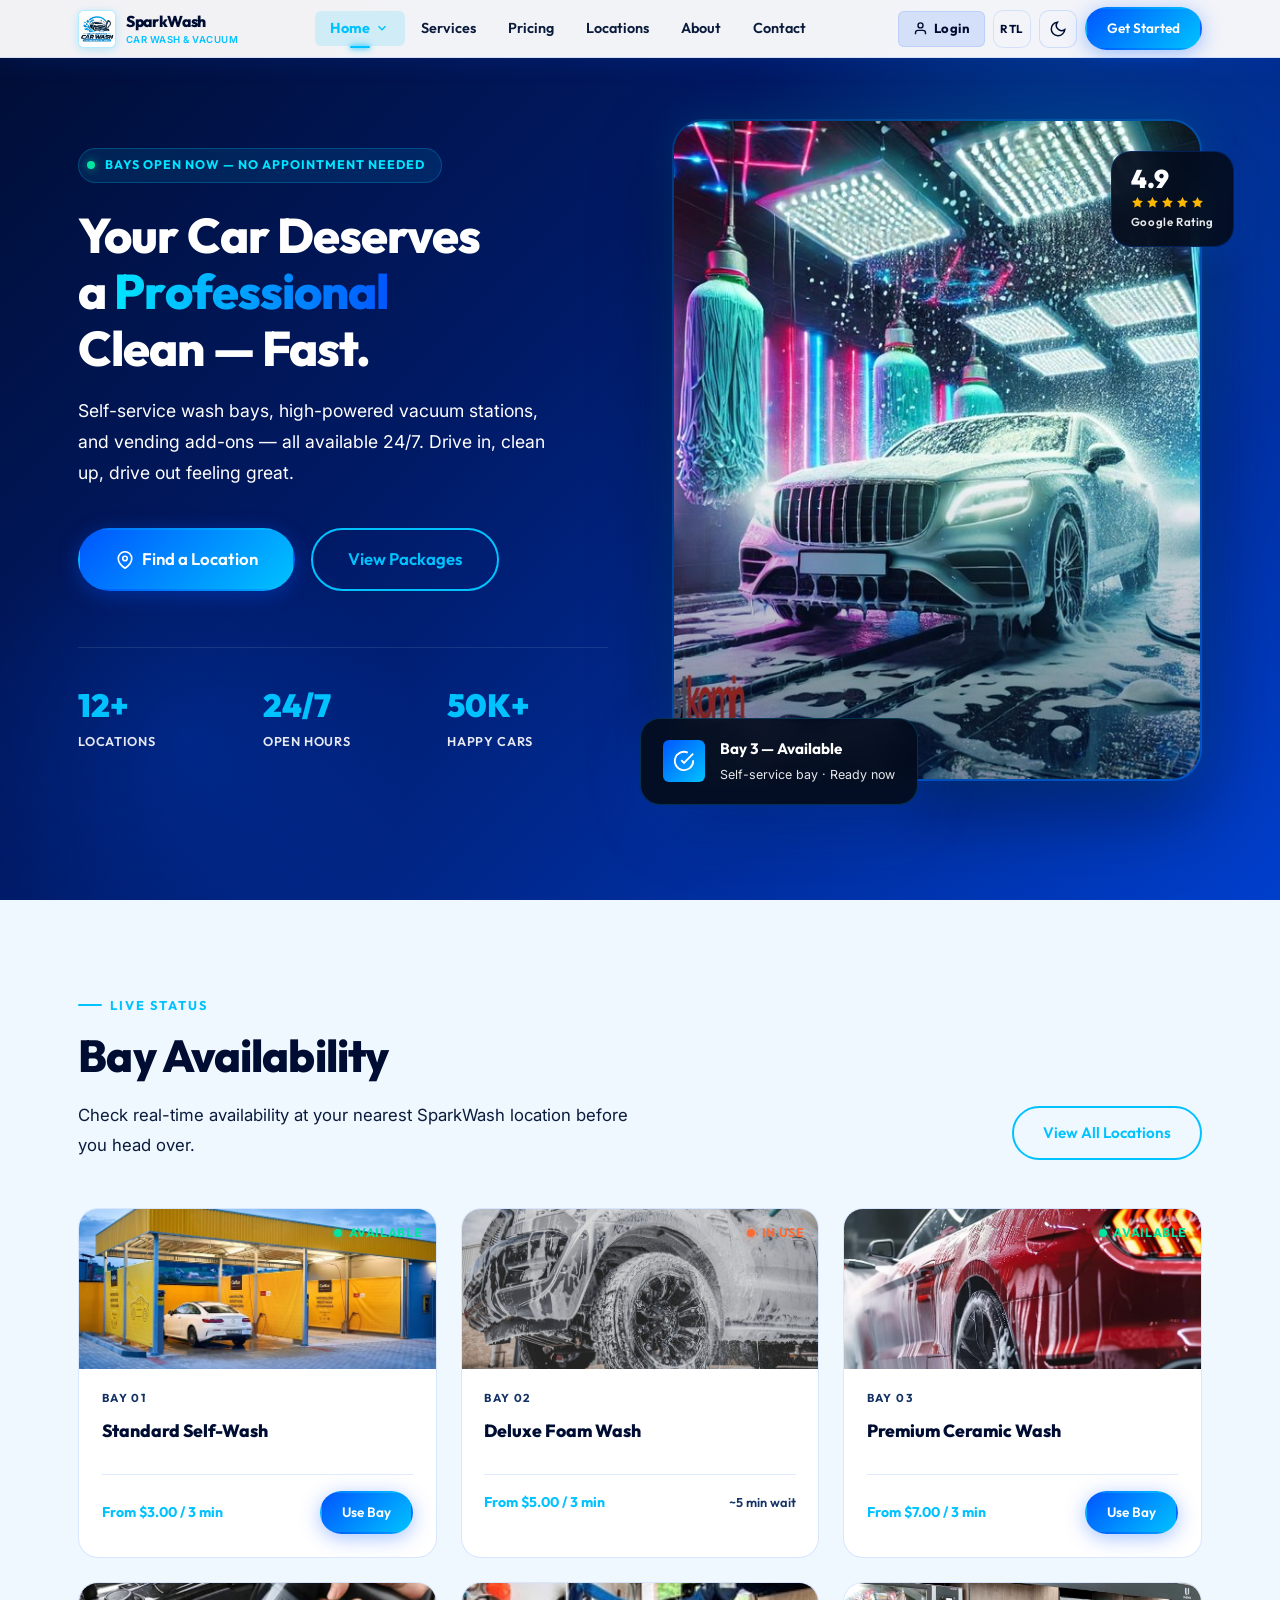
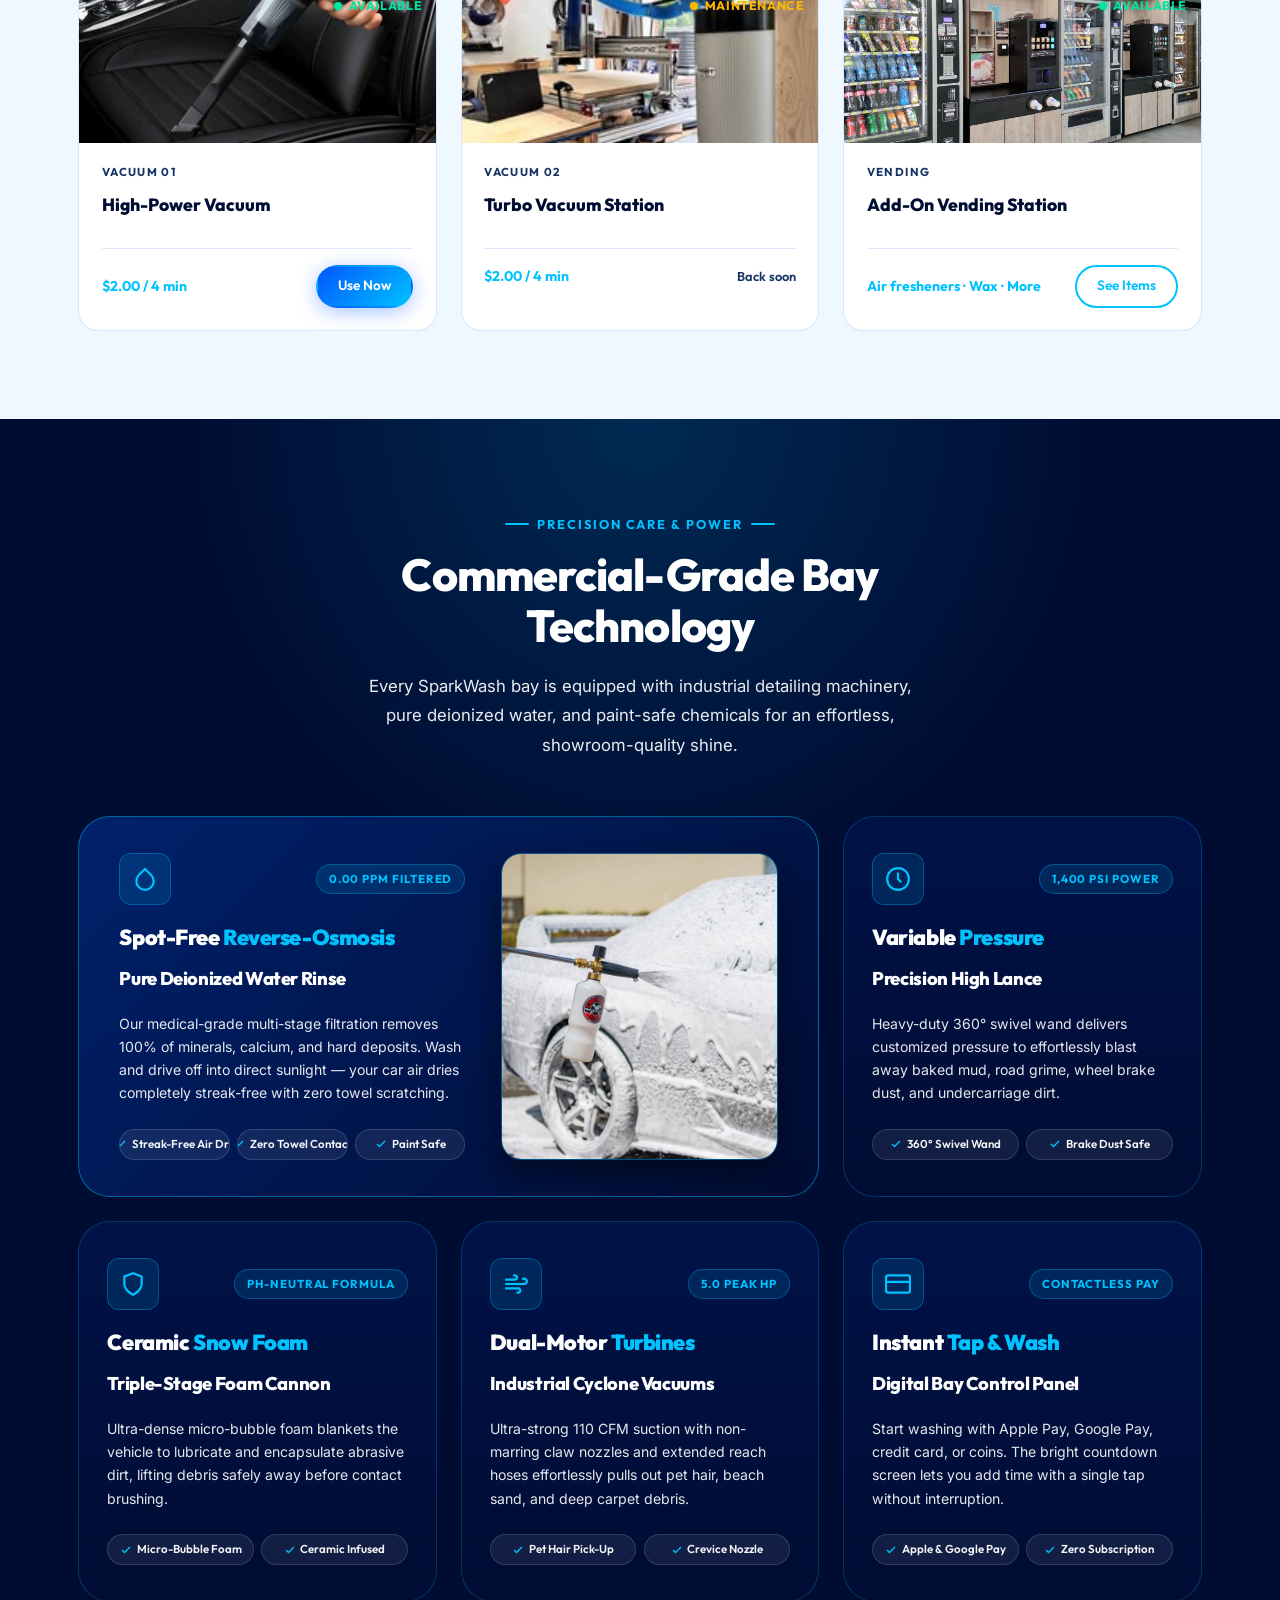
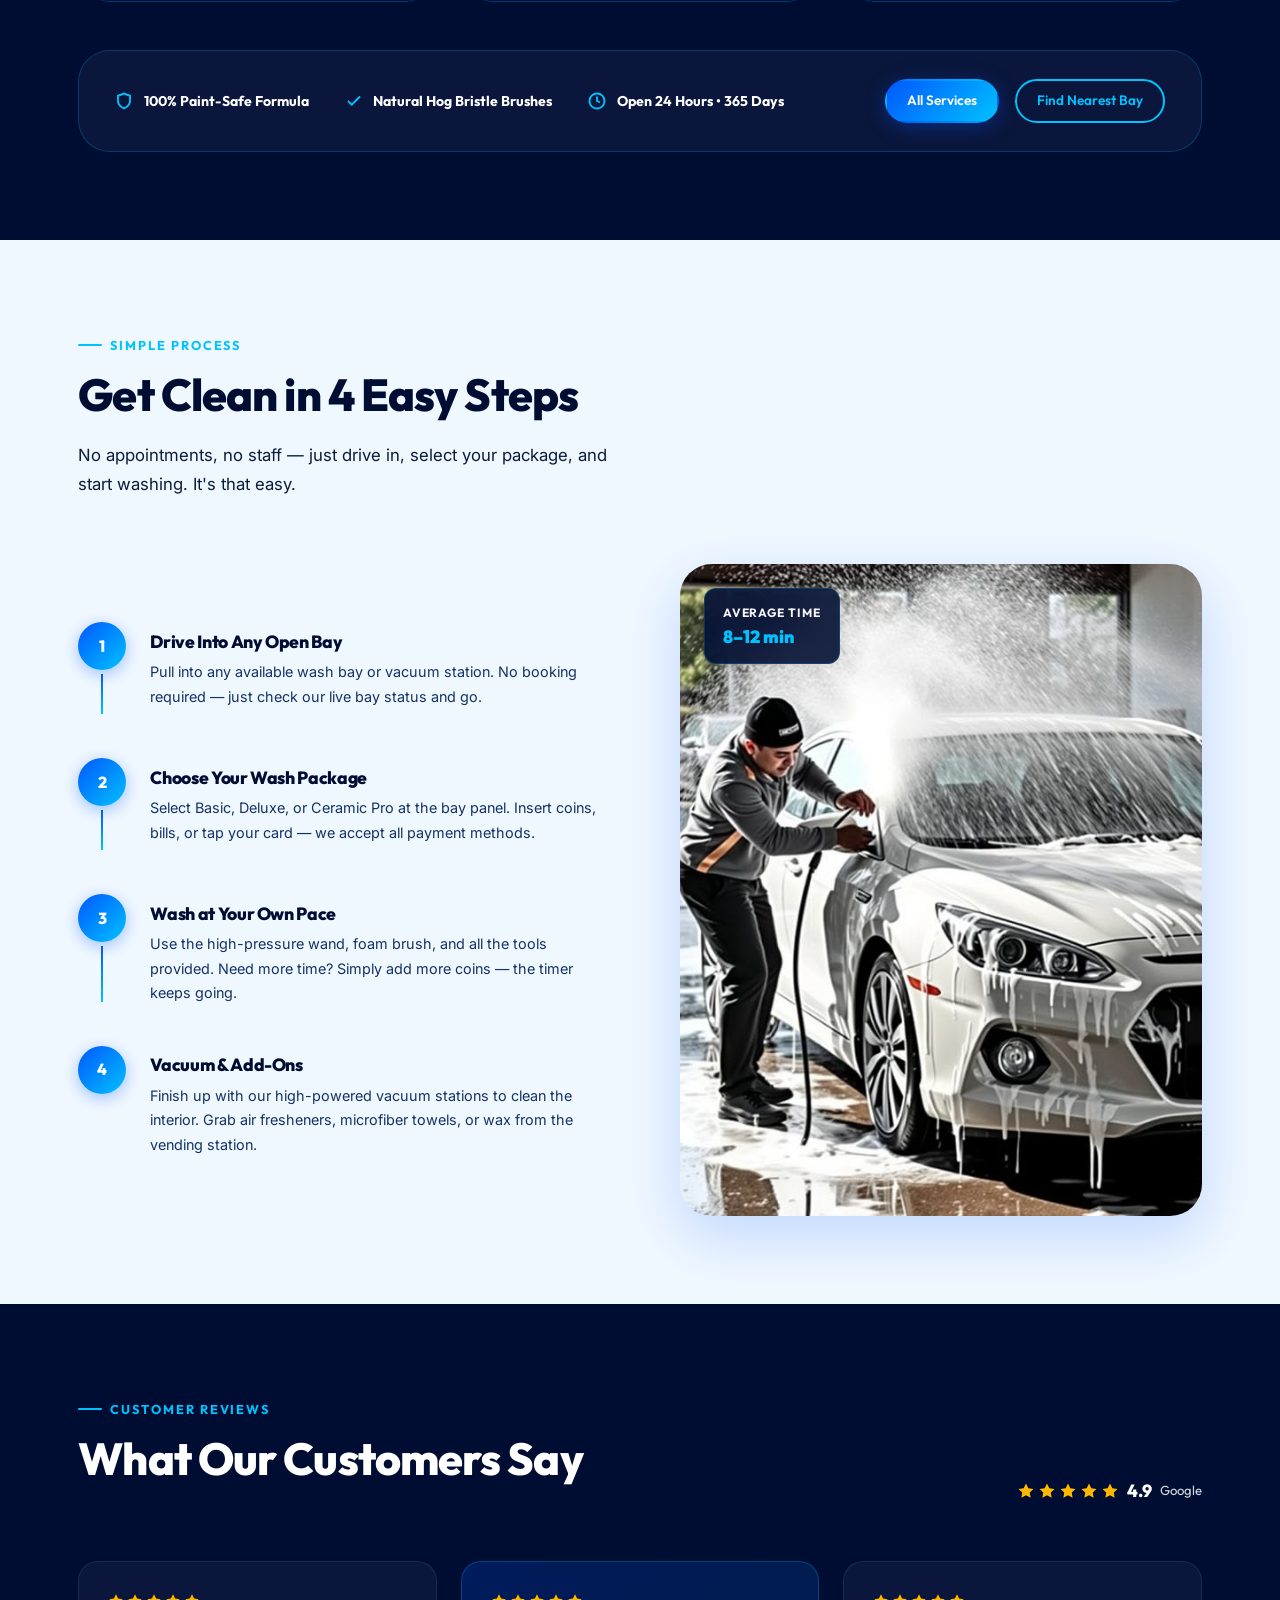
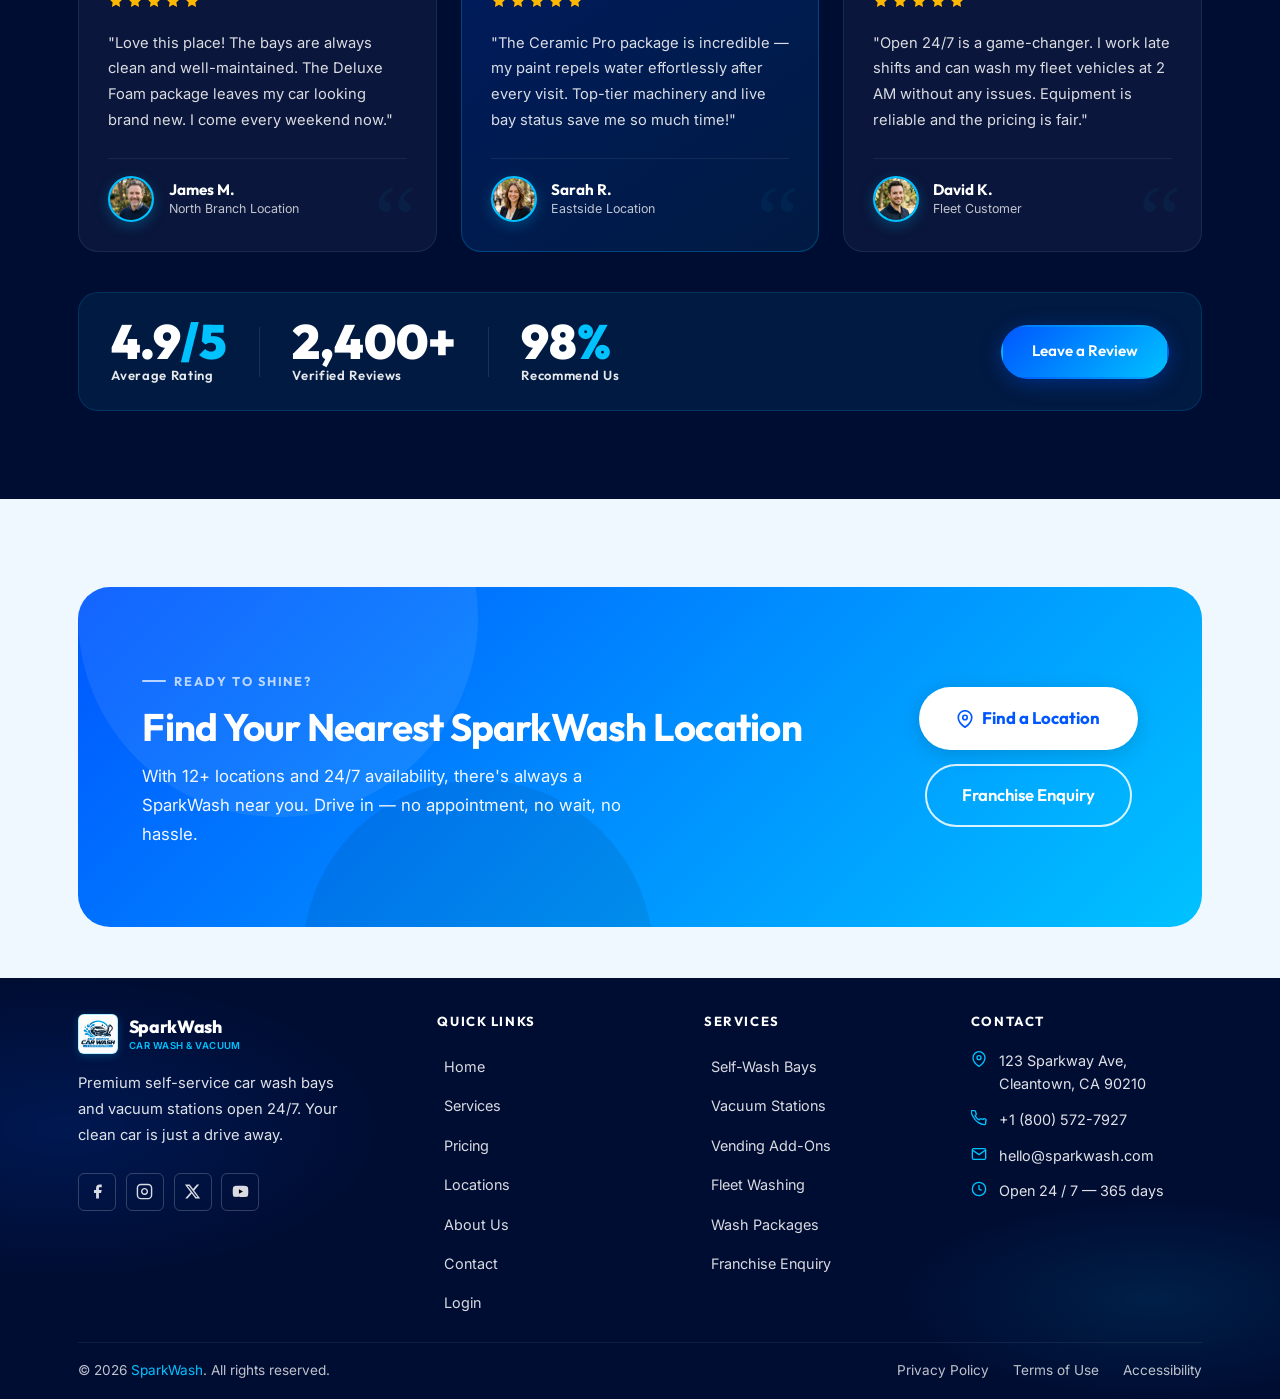
==== index.html @ c62435f8 "first commit" ====
<!DOCTYPE html>
<html lang="en" dir="ltr">

<head>
  <meta charset="UTF-8" />
  <link rel="icon" type="image/jpeg" href="assets/images/favicon.jpg" />
  <link rel="shortcut icon" href="assets/images/favicon.jpg" />
  <meta name="viewport" content="width=device-width, initial-scale=1.0" />
  <title>SparkWash — Self-Service Car Wash & Vacuum Station</title>
  <meta name="description"
    content="SparkWash offers premium self-service car wash bays, high-powered vacuum stations, and convenient vending add-ons. Find your nearest location and get started today." />
  <meta name="keywords" content="self-service car wash, vacuum station, car wash bays, SparkWash, car cleaning" />
  <meta property="og:title" content="SparkWash — Self-Service Car Wash & Vacuum Station" />
  <meta property="og:description" content="Premium self-service car wash bays and vacuum stations near you." />
  <meta property="og:type" content="website" />
  <link rel="canonical" href="index.html" />

  <!-- Fonts -->
  <link rel="preconnect" href="https://fonts.googleapis.com" />
  <link rel="preconnect" href="https://fonts.gstatic.com" crossorigin />
  <link
    href="https://fonts.googleapis.com/css2?family=Outfit:wght@300;400;500;600;700;800;900&family=Inter:wght@300;400;500;600;700&display=swap"
    rel="stylesheet" />

  <!-- Styles -->
  <link rel="stylesheet" href="assets/css/style.css" />
  <link rel="stylesheet" href="assets/css/responsive.css" />

  <link rel="stylesheet" href="assets/css/home-1.css" />
  <script src="assets/js/theme-init.js"></script>
</head>

<body>

  <!-- Skip Link -->
  <a href="#main-content" class="skip-link">Skip to main content</a>

  <!-- Loader -->
  <div id="site-loader" role="status" aria-label="Loading SparkWash">
    <div class="loader-brand">
      <svg class="loader-icon" viewBox="0 0 24 24" fill="none" stroke="currentColor" stroke-width="2"
        stroke-linecap="round" stroke-linejoin="round" aria-hidden="true">
        <path d="M7 16.5c-1.5 0-3-1.5-3-3s1.5-3 3-3h10c1.5 0 3 1.5 3 3s-1.5 3-3 3H7z" />
        <path d="M7 10.5V7a5 5 0 0110 0v3.5" />
        <circle cx="9" cy="19" r="1" />
        <circle cx="15" cy="19" r="1" />
        <path d="M3 13.5h1M20 13.5h1" />
      </svg>
      <div class="loader-name">Spark<span>Wash</span></div>
    </div>
    <div class="loader-bar">
      <div class="loader-bar-fill"></div>
    </div>
  </div>

  <!-- Header -->
  <header id="site-header" role="banner">
    <div class="container">
      <div class="header-inner">

        <!-- Brand -->
        <a href="index.html" class="header-brand" aria-label="SparkWash Home">
          <div class="brand-icon" aria-hidden="true">
            <img src="assets/images/logo.jpg" alt="SparkWash Logo" />
          </div>
          <div class="brand-text">
            <span class="brand-name">SparkWash</span>
            <span class="brand-tagline">Car Wash & Vacuum</span>
          </div>
        </a>

        <!-- Desktop Nav -->
        <nav class="header-nav" role="navigation" aria-label="Primary navigation">
          <!-- Home dropdown -->
          <div class="nav-item" data-dropdown>
            <button class="nav-link active" aria-expanded="false" aria-haspopup="true" id="nav-home-btn">
              Home
              <svg class="chevron" viewBox="0 0 24 24" fill="none" stroke="currentColor" stroke-width="2.5"
                aria-hidden="true">
                <polyline points="6 9 12 15 18 9" />
              </svg>
            </button>
            <div class="nav-dropdown" role="menu" aria-labelledby="nav-home-btn">
              <a href="index.html" role="menuitem" class="active">
                <svg viewBox="0 0 24 24" fill="none" stroke="currentColor" stroke-width="2" aria-hidden="true">
                  <path d="M3 9l9-7 9 7v11a2 2 0 01-2 2H5a2 2 0 01-2-2z" />
                  <polyline points="9 22 9 12 15 12 15 22" />
                </svg>
                Home 1
              </a>
              <a href="home-2.html" role="menuitem">
                <svg viewBox="0 0 24 24" fill="none" stroke="currentColor" stroke-width="2" aria-hidden="true">
                  <rect x="3" y="3" width="7" height="7" />
                  <rect x="14" y="3" width="7" height="7" />
                  <rect x="14" y="14" width="7" height="7" />
                  <rect x="3" y="14" width="7" height="7" />
                </svg>
                Home 2
              </a>
            </div>
          </div>

          <a href="services.html" class="nav-link">Services</a>
          <a href="pricing.html" class="nav-link">Pricing</a>
          <a href="locations.html" class="nav-link">Locations</a>
          <a href="about.html" class="nav-link">About</a>
          <a href="contact.html" class="nav-link">Contact</a>
        </nav>

        <!-- Controls -->
        <div class="header-controls">
          <a href="login.html" class="ctrl-btn-login" aria-label="Login to SparkWash" title="Sign In">
            <svg viewBox="0 0 24 24" fill="none" stroke="currentColor" stroke-width="2.2" width="15" height="15"
              aria-hidden="true">
              <path d="M20 21v-2a4 4 0 00-4-4H8a4 4 0 00-4 4v2" />
              <circle cx="12" cy="7" r="4" />
            </svg>
            <span class="ctrl-login-text">Login</span>
          </a>
          <button class="ctrl-btn" data-dir-toggle aria-label="Switch to RTL">RTL</button>
          <button class="ctrl-btn" data-dark-toggle aria-label="Switch to dark mode">
            <svg class="icon-moon" viewBox="0 0 24 24" fill="none" stroke="currentColor" stroke-width="2"
              aria-hidden="true">
              <path d="M21 12.79A9 9 0 1111.21 3 7 7 0 0021 12.79z" />
            </svg>
            <svg class="icon-sun" viewBox="0 0 24 24" fill="none" stroke="currentColor" stroke-width="2"
              aria-hidden="true" style="display:none">
              <circle cx="12" cy="12" r="5" />
              <line x1="12" y1="1" x2="12" y2="3" />
              <line x1="12" y1="21" x2="12" y2="23" />
              <line x1="4.22" y1="4.22" x2="5.64" y2="5.64" />
              <line x1="18.36" y1="18.36" x2="19.78" y2="19.78" />
              <line x1="1" y1="12" x2="3" y2="12" />
              <line x1="21" y1="12" x2="23" y2="12" />
              <line x1="4.22" y1="19.78" x2="5.64" y2="18.36" />
              <line x1="18.36" y1="5.64" x2="19.78" y2="4.22" />
            </svg>
          </button>
          <a href="contact.html" class="btn btn-primary btn-sm">Get Started</a>
          <!-- Mobile toggle -->
          <button id="menu-btn" class="menu-btn" aria-expanded="false" aria-controls="mobile-menu"
            aria-label="Toggle menu">
            <svg class="icon-hamburger" viewBox="0 0 24 24" fill="none" stroke="currentColor" stroke-width="2.2"
              aria-hidden="true">
              <line x1="3" y1="6" x2="21" y2="6" />
              <line x1="3" y1="12" x2="21" y2="12" />
              <line x1="3" y1="18" x2="21" y2="18" />
            </svg>
            <svg class="icon-close" viewBox="0 0 24 24" fill="none" stroke="currentColor" stroke-width="2.5"
              aria-hidden="true">
              <line x1="18" y1="6" x2="6" y2="18" />
              <line x1="6" y1="6" x2="18" y2="18" />
            </svg>
          </button>
        </div>

      </div>
    </div>
  </header>

  <!-- Mobile Menu -->
  <nav id="mobile-menu" role="navigation" aria-label="Mobile navigation" aria-hidden="true">
    <!-- Home accordion -->
    <div class="mobile-nav-item" data-accordion>
      <button class="mobile-nav-link active" aria-expanded="false" aria-haspopup="true">
        Home
        <svg viewBox="0 0 24 24" fill="none" stroke="currentColor" stroke-width="2.5" aria-hidden="true">
          <polyline points="6 9 12 15 18 9" />
        </svg>
      </button>
      <div class="mobile-submenu" role="group">
        <a href="index.html" class="active">
          <svg viewBox="0 0 24 24" fill="none" stroke="currentColor" stroke-width="2" aria-hidden="true">
            <path d="M3 9l9-7 9 7v11a2 2 0 01-2 2H5a2 2 0 01-2-2z" />
          </svg>
          Home 1
        </a>
        <a href="home-2.html">
          <svg viewBox="0 0 24 24" fill="none" stroke="currentColor" stroke-width="2" aria-hidden="true">
            <rect x="3" y="3" width="7" height="7" />
            <rect x="14" y="3" width="7" height="7" />
            <rect x="14" y="14" width="7" height="7" />
            <rect x="3" y="14" width="7" height="7" />
          </svg>
          Home 2
        </a>
      </div>
    </div>

    <a href="services.html" class="mobile-nav-link">Services</a>
    <a href="pricing.html" class="mobile-nav-link">Pricing</a>
    <a href="locations.html" class="mobile-nav-link">Locations</a>
    <a href="about.html" class="mobile-nav-link">About</a>
    <a href="contact.html" class="mobile-nav-link">Contact</a>
    <a href="login.html" class="mobile-nav-link">Login</a>

    <div class="mobile-controls">
      <button class="ctrl-btn" data-dark-toggle aria-label="Switch dark mode">
        <svg class="icon-moon" viewBox="0 0 24 24" fill="none" stroke="currentColor" stroke-width="2"
          aria-hidden="true">
          <path d="M21 12.79A9 9 0 1111.21 3 7 7 0 0021 12.79z" />
        </svg>
        <svg class="icon-sun" viewBox="0 0 24 24" fill="none" stroke="currentColor" stroke-width="2"
          stroke-linecap="round" stroke-linejoin="round" aria-hidden="true" style="display:none">
          <circle cx="12" cy="12" r="5" />
          <line x1="12" y1="1" x2="12" y2="3" />
          <line x1="12" y1="21" x2="12" y2="23" />
          <line x1="4.22" y1="4.22" x2="5.64" y2="5.64" />
          <line x1="18.36" y1="18.36" x2="19.78" y2="19.78" />
          <line x1="1" y1="12" x2="3" y2="12" />
          <line x1="21" y1="12" x2="23" y2="12" />
          <line x1="4.22" y1="19.78" x2="5.64" y2="18.36" />
          <line x1="18.36" y1="5.64" x2="19.78" y2="4.22" />
        </svg>
      </button>
      <button class="ctrl-btn" data-dir-toggle aria-label="Toggle direction">RTL</button>
    </div>
    <div class="mobile-cta">
      <a href="contact.html" class="btn btn-primary">Get Started Today</a>
    </div>
  </nav>

  <!-- PAGE WRAP -->
  <main id="main-content" class="page-wrap">

    <!-- ════════════════════════════════════
         SECTION 1 — HERO
         ════════════════════════════════════ -->
    <section class="hero-home section-pad" aria-labelledby="hero-heading">
      <div class="container">
        <div class="hero-grid">

          <!-- Left Content -->
          <div class="hero-left">
            <div class="hero-badge animate-fadein">
              <div class="hero-badge-dot" aria-hidden="true"></div>
              <span>Bays Open Now — No Appointment Needed</span>
            </div>

            <h1 class="hero-h1 animate-fadeup" id="hero-heading">
              Your Car Deserves<br />
              a <span class="highlight">Professional</span><br />
              Clean — Fast.
            </h1>

            <p class="hero-sub animate-fadeup delay-1">
              Self-service wash bays, high-powered vacuum stations, and vending add-ons — all available 24/7. Drive in,
              clean up, drive out feeling great.
            </p>

            <div class="hero-cta-group animate-fadeup delay-2">
              <a href="locations.html" class="btn btn-primary btn-lg">
                <svg width="18" height="18" viewBox="0 0 24 24" fill="none" stroke="currentColor" stroke-width="2.2"
                  aria-hidden="true">
                  <path d="M21 10c0 7-9 13-9 13s-9-6-9-13a9 9 0 0118 0z" />
                  <circle cx="12" cy="10" r="3" />
                </svg>
                Find a Location
              </a>
              <a href="pricing.html" class="btn btn-outline btn-lg">
                View Packages
              </a>
            </div>

            <div class="hero-stats animate-fadein delay-3">
              <div>
                <div class="hero-stat-num"><span data-counter data-target="12" data-suffix="+">12+</span></div>
                <div class="hero-stat-label">Locations</div>
              </div>
              <div>
                <div class="hero-stat-num"><span data-counter data-target="24">24</span><span
                    style="color:var(--clr-cyan)">/7</span></div>
                <div class="hero-stat-label">Open Hours</div>
              </div>
              <div>
                <div class="hero-stat-num"><span data-counter data-target="50" data-suffix="K+">50K+</span></div>
                <div class="hero-stat-label">Happy Cars</div>
              </div>
            </div>
          </div>

          <!-- Right Visual -->
          <div class="hero-visual animate-fadein delay-2">
            <div class="hero-img-frame">
              <img src="assets/images/hero/p1.jpg" alt="Shiny car in a self-service wash bay with blue lighting"
                loading="eager" />
              <div class="hero-img-overlay" aria-hidden="true"></div>
            </div>

            <!-- Floating badge 1 -->
            <div class="hero-badge-card" aria-hidden="true">
              <div class="hero-badge-card-icon">
                <svg viewBox="0 0 24 24" fill="none" stroke="currentColor" stroke-width="2" aria-hidden="true">
                  <path d="M22 11.08V12a10 10 0 11-5.93-9.14" />
                  <polyline points="22 4 12 14.01 9 11.01" />
                </svg>
              </div>
              <div class="hero-badge-card-text">
                <strong>Bay 3 — Available</strong>
                <span>Self-service bay · Ready now</span>
              </div>
            </div>

            <!-- Floating badge 2 — rating -->
            <div class="hero-badge-card2" aria-hidden="true">
              <div class="hero-badge-card2-rating">4.9</div>
              <div class="hero-badge-card2-stars">
                <svg viewBox="0 0 24 24" fill="currentColor" aria-hidden="true">
                  <polygon
                    points="12 2 15.09 8.26 22 9.27 17 14.14 18.18 21.02 12 17.77 5.82 21.02 7 14.14 2 9.27 8.91 8.26 12 2" />
                </svg>
                <svg viewBox="0 0 24 24" fill="currentColor" aria-hidden="true">
                  <polygon
                    points="12 2 15.09 8.26 22 9.27 17 14.14 18.18 21.02 12 17.77 5.82 21.02 7 14.14 2 9.27 8.91 8.26 12 2" />
                </svg>
                <svg viewBox="0 0 24 24" fill="currentColor" aria-hidden="true">
                  <polygon
                    points="12 2 15.09 8.26 22 9.27 17 14.14 18.18 21.02 12 17.77 5.82 21.02 7 14.14 2 9.27 8.91 8.26 12 2" />
                </svg>
                <svg viewBox="0 0 24 24" fill="currentColor" aria-hidden="true">
                  <polygon
                    points="12 2 15.09 8.26 22 9.27 17 14.14 18.18 21.02 12 17.77 5.82 21.02 7 14.14 2 9.27 8.91 8.26 12 2" />
                </svg>
                <svg viewBox="0 0 24 24" fill="currentColor" aria-hidden="true">
                  <polygon
                    points="12 2 15.09 8.26 22 9.27 17 14.14 18.18 21.02 12 17.77 5.82 21.02 7 14.14 2 9.27 8.91 8.26 12 2" />
                </svg>
              </div>
              <div class="hero-badge-card2-label">Google Rating</div>
            </div>
          </div>

        </div>
      </div>
    </section>

    <!-- ════════════════════════════════════
         SECTION 2 — BAY AVAILABILITY
         ════════════════════════════════════ -->
    <section class="bay-section section-pad" aria-labelledby="bay-heading">
      <div class="container">

        <div class="bay-header">
          <div>
            <div class="eyebrow animate-fadeup">Live Status</div>
            <h2 class="section-title animate-fadeup delay-1" id="bay-heading">Bay Availability</h2>
            <p class="section-sub animate-fadeup delay-2">Check real-time availability at your nearest SparkWash
              location before you head over.</p>
          </div>
          <a href="locations.html" class="btn btn-outline animate-fadeup delay-2">View All Locations</a>
        </div>

        <div class="bay-grid">

          <!-- Bay 1 -->
          <article class="bay-card has-img animate-fadeup" aria-label="Bay 1 status">
            <div class="bay-img-wrap">
              <img src="assets/images/bays/p2.jpg" alt="Bay 01 - Standard Self-Wash" class="bay-img" loading="lazy" />
              <div class="bay-status bay-available" aria-label="Available">
                <span class="bay-dot" aria-hidden="true"></span>
                <span class="bay-label">Available</span>
              </div>
            </div>
            <div class="bay-body">
              <div class="bay-number">Bay 01</div>
              <div class="bay-name">Standard Self-Wash</div>
              <div class="bay-meta">
                <span class="bay-price">From $3.00 / 3 min</span>
                <a href="pricing.html" class="btn btn-primary btn-sm">Use Bay</a>
              </div>
            </div>
          </article>

          <!-- Bay 2 -->
          <article class="bay-card has-img animate-fadeup delay-1" aria-label="Bay 2 status">
            <div class="bay-img-wrap">
              <img src="assets/images/bays/p3.jpg" alt="Bay 02 - Deluxe Foam Wash" class="bay-img" loading="lazy" />
              <div class="bay-status bay-busy" aria-label="In use">
                <span class="bay-dot" aria-hidden="true"></span>
                <span class="bay-label">In Use</span>
              </div>
            </div>
            <div class="bay-body">
              <div class="bay-number">Bay 02</div>
              <div class="bay-name">Deluxe Foam Wash</div>
              <div class="bay-meta">
                <span class="bay-price">From $5.00 / 3 min</span>
                <span style="font-size:0.8rem;color:var(--txt-muted);font-family:var(--font-heading);font-weight:600">~5
                  min wait</span>
              </div>
            </div>
          </article>

          <!-- Bay 3 -->
          <article class="bay-card has-img animate-fadeup delay-2" aria-label="Bay 3 status">
            <div class="bay-img-wrap">
              <img src="assets/images/bays/p4.jpg" alt="Bay 03 - Premium Ceramic Wash" class="bay-img" loading="lazy" />
              <div class="bay-status bay-available" aria-label="Available">
                <span class="bay-dot" aria-hidden="true"></span>
                <span class="bay-label">Available</span>
              </div>
            </div>
            <div class="bay-body">
              <div class="bay-number">Bay 03</div>
              <div class="bay-name">Premium Ceramic Wash</div>
              <div class="bay-meta">
                <span class="bay-price">From $7.00 / 3 min</span>
                <a href="pricing.html" class="btn btn-primary btn-sm">Use Bay</a>
              </div>
            </div>
          </article>

          <!-- Vacuum 1 -->
          <article class="bay-card has-img animate-fadeup delay-3" aria-label="Vacuum Station 1 status">
            <div class="bay-img-wrap">
              <img src="assets/images/bays/p5.jpg" alt="Vacuum 01 - High-Power Vacuum" class="bay-img" loading="lazy" />
              <div class="bay-status bay-available" aria-label="Available">
                <span class="bay-dot" aria-hidden="true"></span>
                <span class="bay-label">Available</span>
              </div>
            </div>
            <div class="bay-body">
              <div class="bay-number">Vacuum 01</div>
              <div class="bay-name">High-Power Vacuum</div>
              <div class="bay-meta">
                <span class="bay-price">$2.00 / 4 min</span>
                <a href="pricing.html" class="btn btn-primary btn-sm">Use Now</a>
              </div>
            </div>
          </article>

          <!-- Vacuum 2 -->
          <article class="bay-card has-img animate-fadeup delay-4" aria-label="Vacuum Station 2 status">
            <div class="bay-img-wrap">
              <img src="assets/images/bays/p6.jpg" alt="Vacuum 02 - Turbo Vacuum Station" class="bay-img"
                loading="lazy" />
              <div class="bay-status bay-maintenance" aria-label="Maintenance">
                <span class="bay-dot" aria-hidden="true"></span>
                <span class="bay-label">Maintenance</span>
              </div>
            </div>
            <div class="bay-body">
              <div class="bay-number">Vacuum 02</div>
              <div class="bay-name">Turbo Vacuum Station</div>
              <div class="bay-meta">
                <span class="bay-price">$2.00 / 4 min</span>
                <span
                  style="font-size:0.8rem;color:var(--txt-muted);font-family:var(--font-heading);font-weight:600">Back
                  soon</span>
              </div>
            </div>
          </article>

          <!-- Vending -->
          <article class="bay-card has-img animate-fadeup delay-5" aria-label="Vending station status">
            <div class="bay-img-wrap">
              <img src="assets/images/bays/p7.jpg" alt="Add-On Vending Station" class="bay-img" loading="lazy" />
              <div class="bay-status bay-available" aria-label="Available">
                <span class="bay-dot" aria-hidden="true"></span>
                <span class="bay-label">Available</span>
              </div>
            </div>
            <div class="bay-body">
              <div class="bay-number">Vending</div>
              <div class="bay-name">Add-On Vending Station</div>
              <div class="bay-meta">
                <span class="bay-price">Air fresheners · Wax · More</span>
                <a href="services.html" class="btn btn-outline btn-sm">See Items</a>
              </div>
            </div>
          </article>

        </div>

      </div>
    </section>

    <!-- ════════════════════════════════════
         SECTION 3 — COMMERCIAL BAY TECHNOLOGY SHOWCASE
         ════════════════════════════════════ -->
    <section class="tech-showcase-section section-pad" aria-labelledby="tech-heading">
      <div class="container">

        <div class="text-center" style="max-width:680px;margin:0 auto 1rem;">
          <div class="eyebrow animate-fadeup" style="color:var(--clr-cyan);justify-content:center">Precision Care &amp; Power</div>
          <h2 class="section-title animate-fadeup delay-1" id="tech-heading" style="color:#fff;">Commercial-Grade Bay Technology</h2>
          <p class="section-sub animate-fadeup delay-2" style="margin:0 auto;color:rgba(255,255,255,0.92);">
            Every SparkWash bay is equipped with industrial detailing machinery, pure deionized water, and paint-safe chemicals for an effortless, showroom-quality shine.
          </p>
        </div>

        <div class="tech-grid">

          <!-- 1. Hero Bento Card (Spans 2 columns): Spot-Free RO Rinse -->
          <article class="tech-card featured-wide animate-fadeup delay-1">
            <div class="tech-featured-content">
              <div class="tech-top-row">
                <div class="tech-icon" aria-hidden="true">
                  <svg viewBox="0 0 24 24" fill="none" stroke="currentColor" stroke-width="2">
                    <path d="M12 2.69l5.66 5.66a8 8 0 1 1-11.31 0z" />
                  </svg>
                </div>
                <span class="tech-badge">0.00 PPM Filtered</span>
              </div>
              <div class="tech-stat-val">Spot-Free <span>Reverse-Osmosis</span></div>
              <h3 class="tech-title">Pure Deionized Water Rinse</h3>
              <p class="tech-desc">
                Our medical-grade multi-stage filtration removes 100% of minerals, calcium, and hard deposits. Wash and drive off into direct sunlight — your car air dries completely streak-free with zero towel scratching.
              </p>
              <div class="tech-pills">
                <span class="tech-pill">
                  <svg viewBox="0 0 24 24" fill="none" stroke="currentColor" stroke-width="2.5"><polyline points="20 6 9 17 4 12"/></svg>
                  Streak-Free Air Dry
                </span>
                <span class="tech-pill">
                  <svg viewBox="0 0 24 24" fill="none" stroke="currentColor" stroke-width="2.5"><polyline points="20 6 9 17 4 12"/></svg>
                  Zero Towel Contact
                </span>
                <span class="tech-pill">
                  <svg viewBox="0 0 24 24" fill="none" stroke="currentColor" stroke-width="2.5"><polyline points="20 6 9 17 4 12"/></svg>
                  Paint Safe
                </span>
              </div>
            </div>
            <div class="tech-featured-img">
              <img src="assets/images/services/p12.jpg" alt="Pure spot-free water rinse in action" loading="lazy" />
            </div>
          </article>

          <!-- 2. High-Pressure Turbo Wand -->
          <article class="tech-card animate-fadeup delay-2">
            <div>
              <div class="tech-top-row">
                <div class="tech-icon" aria-hidden="true">
                  <svg viewBox="0 0 24 24" fill="none" stroke="currentColor" stroke-width="2">
                    <circle cx="12" cy="12" r="10" />
                    <polyline points="12 6 12 12 15 15" />
                  </svg>
                </div>
                <span class="tech-badge">1,400 PSI Power</span>
              </div>
              <div class="tech-stat-val">Variable <span>Pressure</span></div>
              <h3 class="tech-title">Precision High Lance</h3>
              <p class="tech-desc">
                Heavy-duty 360° swivel wand delivers customized pressure to effortlessly blast away baked mud, road grime, wheel brake dust, and undercarriage dirt.
              </p>
            </div>
            <div class="tech-pills">
              <span class="tech-pill">
                <svg viewBox="0 0 24 24" fill="none" stroke="currentColor" stroke-width="2.5"><polyline points="20 6 9 17 4 12"/></svg>
                360° Swivel Wand
              </span>
              <span class="tech-pill">
                <svg viewBox="0 0 24 24" fill="none" stroke="currentColor" stroke-width="2.5"><polyline points="20 6 9 17 4 12"/></svg>
                Brake Dust Safe
              </span>
            </div>
          </article>

          <!-- 3. Ceramic Snow Foam Cannon -->
          <article class="tech-card animate-fadeup delay-1">
            <div>
              <div class="tech-top-row">
                <div class="tech-icon" aria-hidden="true">
                  <svg viewBox="0 0 24 24" fill="none" stroke="currentColor" stroke-width="2">
                    <path d="M12 22s8-4 8-10V5l-8-3-8 3v7c0 6 8 10 8 10z" />
                  </svg>
                </div>
                <span class="tech-badge">pH-Neutral Formula</span>
              </div>
              <div class="tech-stat-val">Ceramic <span>Snow Foam</span></div>
              <h3 class="tech-title">Triple-Stage Foam Cannon</h3>
              <p class="tech-desc">
                Ultra-dense micro-bubble foam blankets the vehicle to lubricate and encapsulate abrasive dirt, lifting debris safely away before contact brushing.
              </p>
            </div>
            <div class="tech-pills">
              <span class="tech-pill">
                <svg viewBox="0 0 24 24" fill="none" stroke="currentColor" stroke-width="2.5"><polyline points="20 6 9 17 4 12"/></svg>
                Micro-Bubble Foam
              </span>
              <span class="tech-pill">
                <svg viewBox="0 0 24 24" fill="none" stroke="currentColor" stroke-width="2.5"><polyline points="20 6 9 17 4 12"/></svg>
                Ceramic Infused
              </span>
            </div>
          </article>

          <!-- 4. Dual-Motor Cyclone Vacuums -->
          <article class="tech-card animate-fadeup delay-2">
            <div>
              <div class="tech-top-row">
                <div class="tech-icon" aria-hidden="true">
                  <svg viewBox="0 0 24 24" fill="none" stroke="currentColor" stroke-width="2">
                    <path d="M9.59 4.59A2 2 0 1 1 11 8H2m10.59 11.41A2 2 0 1 0 14 16H2m15.73-8.27A2.5 2.5 0 1 1 19.5 12H2" />
                  </svg>
                </div>
                <span class="tech-badge">5.0 Peak HP</span>
              </div>
              <div class="tech-stat-val">Dual-Motor <span>Turbines</span></div>
              <h3 class="tech-title">Industrial Cyclone Vacuums</h3>
              <p class="tech-desc">
                Ultra-strong 110 CFM suction with non-marring claw nozzles and extended reach hoses effortlessly pulls out pet hair, beach sand, and deep carpet debris.
              </p>
            </div>
            <div class="tech-pills">
              <span class="tech-pill">
                <svg viewBox="0 0 24 24" fill="none" stroke="currentColor" stroke-width="2.5"><polyline points="20 6 9 17 4 12"/></svg>
                Pet Hair Pick-Up
              </span>
              <span class="tech-pill">
                <svg viewBox="0 0 24 24" fill="none" stroke="currentColor" stroke-width="2.5"><polyline points="20 6 9 17 4 12"/></svg>
                Crevice Nozzle
              </span>
            </div>
          </article>

          <!-- 5. Instant Tap & Wash Panel -->
          <article class="tech-card animate-fadeup delay-3">
            <div>
              <div class="tech-top-row">
                <div class="tech-icon" aria-hidden="true">
                  <svg viewBox="0 0 24 24" fill="none" stroke="currentColor" stroke-width="2">
                    <rect x="1" y="4" width="22" height="16" rx="2" ry="2" />
                    <line x1="1" y1="10" x2="23" y2="10" />
                  </svg>
                </div>
                <span class="tech-badge">Contactless Pay</span>
              </div>
              <div class="tech-stat-val">Instant <span>Tap &amp; Wash</span></div>
              <h3 class="tech-title">Digital Bay Control Panel</h3>
              <p class="tech-desc">
                Start washing with Apple Pay, Google Pay, credit card, or coins. The bright countdown screen lets you add time with a single tap without interruption.
              </p>
            </div>
            <div class="tech-pills">
              <span class="tech-pill">
                <svg viewBox="0 0 24 24" fill="none" stroke="currentColor" stroke-width="2.5"><polyline points="20 6 9 17 4 12"/></svg>
                Apple &amp; Google Pay
              </span>
              <span class="tech-pill">
                <svg viewBox="0 0 24 24" fill="none" stroke="currentColor" stroke-width="2.5"><polyline points="20 6 9 17 4 12"/></svg>
                Zero Subscription
              </span>
            </div>
          </article>

        </div>

        <!-- Bottom Specs Ribbon -->
        <div class="tech-specs-ribbon animate-fadein delay-3">
          <div class="tech-specs-items">
            <div class="tech-spec-item">
              <svg viewBox="0 0 24 24" fill="none" stroke="currentColor" stroke-width="2.5" aria-hidden="true">
                <path d="M12 22s8-4 8-10V5l-8-3-8 3v7c0 6 8 10 8 10z" />
              </svg>
              100% Paint-Safe Formula
            </div>
            <div class="tech-spec-item">
              <svg viewBox="0 0 24 24" fill="none" stroke="currentColor" stroke-width="2.5" aria-hidden="true">
                <polyline points="20 6 9 17 4 12" />
              </svg>
              Natural Hog Bristle Brushes
            </div>
            <div class="tech-spec-item">
              <svg viewBox="0 0 24 24" fill="none" stroke="currentColor" stroke-width="2.5" aria-hidden="true">
                <circle cx="12" cy="12" r="10" />
                <polyline points="12 6 12 12 16 14" />
              </svg>
              Open 24 Hours • 365 Days
            </div>
          </div>
          <div class="tech-specs-actions">
            <a href="services.html" class="btn btn-primary btn-sm">All Services</a>
            <a href="locations.html" class="btn btn-outline btn-sm" style="border-color:var(--clr-cyan);color:var(--clr-cyan)">Find Nearest Bay</a>
          </div>
        </div>

      </div>
    </section>

    <!-- ════════════════════════════════════
         SECTION 4 — HOW IT WORKS
         ════════════════════════════════════ -->
    <section class="how-section section-pad" aria-labelledby="how-heading">
      <div class="container">

        <div class="how-intro animate-fadeup">
          <div class="eyebrow">Simple Process</div>
          <h2 class="section-title" id="how-heading">Get Clean in 4 Easy Steps</h2>
          <p class="section-sub">No appointments, no staff — just drive in, select your package, and start washing. It's
            that easy.</p>
        </div>

        <div class="steps-layout">

          <!-- Steps -->
          <ol class="steps-list" aria-label="How to use SparkWash">
            <li class="step-item animate-fadeup">
              <div class="step-line-col">
                <div class="step-num" aria-label="Step 1">1</div>
                <div class="step-connector" aria-hidden="true"></div>
              </div>
              <div class="step-body">
                <h3 class="step-title">Drive Into Any Open Bay</h3>
                <p class="step-desc">Pull into any available wash bay or vacuum station. No booking required — just
                  check our live bay status and go.</p>
              </div>
            </li>

            <li class="step-item animate-fadeup delay-1">
              <div class="step-line-col">
                <div class="step-num" aria-label="Step 2">2</div>
                <div class="step-connector" aria-hidden="true"></div>
              </div>
              <div class="step-body">
                <h3 class="step-title">Choose Your Wash Package</h3>
                <p class="step-desc">Select Basic, Deluxe, or Ceramic Pro at the bay panel. Insert coins, bills, or tap
                  your card — we accept all payment methods.</p>
              </div>
            </li>

            <li class="step-item animate-fadeup delay-2">
              <div class="step-line-col">
                <div class="step-num" aria-label="Step 3">3</div>
                <div class="step-connector" aria-hidden="true"></div>
              </div>
              <div class="step-body">
                <h3 class="step-title">Wash at Your Own Pace</h3>
                <p class="step-desc">Use the high-pressure wand, foam brush, and all the tools provided. Need more time?
                  Simply add more coins — the timer keeps going.</p>
              </div>
            </li>

            <li class="step-item animate-fadeup delay-3">
              <div class="step-line-col">
                <div class="step-num" aria-label="Step 4">4</div>
                <div class="step-connector" aria-hidden="true"></div>
              </div>
              <div class="step-body">
                <h3 class="step-title">Vacuum & Add-Ons</h3>
                <p class="step-desc">Finish up with our high-powered vacuum stations to clean the interior. Grab air
                  fresheners, microfiber towels, or wax from the vending station.</p>
              </div>
            </li>
          </ol>

          <!-- Visual -->
          <div class="steps-visual animate-fadein delay-2">
            <img src="assets/images/sections/p8.jpg" alt="Person using self-service car wash wand on their vehicle"
              loading="lazy" />
            <div class="steps-visual-badge" aria-label="Average wash time">
              <p>Average Time</p>
              <strong>8–12 min</strong>
            </div>
          </div>

        </div>

      </div>
    </section>

    <!-- ════════════════════════════════════
         SECTION 5 — TESTIMONIALS
         ════════════════════════════════════ -->
    <section class="reviews-section section-pad" aria-labelledby="reviews-heading">
      <div class="container">

        <div class="reviews-header">
          <div>
            <div class="eyebrow animate-fadeup" style="color:var(--clr-cyan)">Customer Reviews</div>
            <h2 class="section-title animate-fadeup delay-1" id="reviews-heading" style="color:#fff;">What Our Customers
              Say</h2>
          </div>
          <div class="animate-fadein delay-2" style="display:flex;align-items:center;gap:0.5rem">
            <div style="display:flex;gap:3px">
              <svg width="18" height="18" viewBox="0 0 24 24" fill="#FFB800" aria-hidden="true">
                <polygon
                  points="12 2 15.09 8.26 22 9.27 17 14.14 18.18 21.02 12 17.77 5.82 21.02 7 14.14 2 9.27 8.91 8.26 12 2" />
              </svg>
              <svg width="18" height="18" viewBox="0 0 24 24" fill="#FFB800" aria-hidden="true">
                <polygon
                  points="12 2 15.09 8.26 22 9.27 17 14.14 18.18 21.02 12 17.77 5.82 21.02 7 14.14 2 9.27 8.91 8.26 12 2" />
              </svg>
              <svg width="18" height="18" viewBox="0 0 24 24" fill="#FFB800" aria-hidden="true">
                <polygon
                  points="12 2 15.09 8.26 22 9.27 17 14.14 18.18 21.02 12 17.77 5.82 21.02 7 14.14 2 9.27 8.91 8.26 12 2" />
              </svg>
              <svg width="18" height="18" viewBox="0 0 24 24" fill="#FFB800" aria-hidden="true">
                <polygon
                  points="12 2 15.09 8.26 22 9.27 17 14.14 18.18 21.02 12 17.77 5.82 21.02 7 14.14 2 9.27 8.91 8.26 12 2" />
              </svg>
              <svg width="18" height="18" viewBox="0 0 24 24" fill="#FFB800" aria-hidden="true">
                <polygon
                  points="12 2 15.09 8.26 22 9.27 17 14.14 18.18 21.02 12 17.77 5.82 21.02 7 14.14 2 9.27 8.91 8.26 12 2" />
              </svg>
            </div>
            <span style="font-family:var(--font-heading);font-weight:800;font-size:1.1rem;color:#fff">4.9</span>
            <span style="font-size:0.82rem;color: rgba(255,255,255,0.85);font-family:var(--font-heading)">Google</span>
          </div>
        </div>

        <div class="reviews-grid">

          <article class="review-card animate-fadeup">
            <div class="review-stars" aria-label="5 out of 5 stars">
              <svg viewBox="0 0 24 24" fill="currentColor" aria-hidden="true">
                <polygon
                  points="12 2 15.09 8.26 22 9.27 17 14.14 18.18 21.02 12 17.77 5.82 21.02 7 14.14 2 9.27 8.91 8.26 12 2" />
              </svg>
              <svg viewBox="0 0 24 24" fill="currentColor" aria-hidden="true">
                <polygon
                  points="12 2 15.09 8.26 22 9.27 17 14.14 18.18 21.02 12 17.77 5.82 21.02 7 14.14 2 9.27 8.91 8.26 12 2" />
              </svg>
              <svg viewBox="0 0 24 24" fill="currentColor" aria-hidden="true">
                <polygon
                  points="12 2 15.09 8.26 22 9.27 17 14.14 18.18 21.02 12 17.77 5.82 21.02 7 14.14 2 9.27 8.91 8.26 12 2" />
              </svg>
              <svg viewBox="0 0 24 24" fill="currentColor" aria-hidden="true">
                <polygon
                  points="12 2 15.09 8.26 22 9.27 17 14.14 18.18 21.02 12 17.77 5.82 21.02 7 14.14 2 9.27 8.91 8.26 12 2" />
              </svg>
              <svg viewBox="0 0 24 24" fill="currentColor" aria-hidden="true">
                <polygon
                  points="12 2 15.09 8.26 22 9.27 17 14.14 18.18 21.02 12 17.77 5.82 21.02 7 14.14 2 9.27 8.91 8.26 12 2" />
              </svg>
            </div>
            <blockquote class="review-text">"Love this place! The bays are always clean and well-maintained. The Deluxe Foam package leaves my car looking brand new. I come every weekend now."</blockquote>
            <div class="review-author">
              <div class="review-avatar">
                <img src="assets/images/testimonials/james.jpg" alt="James M." loading="lazy" />
              </div>
              <div>
                <div class="review-name">James M.</div>
                <div class="review-location">North Branch Location</div>
              </div>
            </div>
          </article>

          <article class="review-card featured-review animate-fadeup delay-1">
            <div class="review-stars" aria-label="5 out of 5 stars">
              <svg viewBox="0 0 24 24" fill="currentColor" aria-hidden="true">
                <polygon
                  points="12 2 15.09 8.26 22 9.27 17 14.14 18.18 21.02 12 17.77 5.82 21.02 7 14.14 2 9.27 8.91 8.26 12 2" />
              </svg>
              <svg viewBox="0 0 24 24" fill="currentColor" aria-hidden="true">
                <polygon
                  points="12 2 15.09 8.26 22 9.27 17 14.14 18.18 21.02 12 17.77 5.82 21.02 7 14.14 2 9.27 8.91 8.26 12 2" />
              </svg>
              <svg viewBox="0 0 24 24" fill="currentColor" aria-hidden="true">
                <polygon
                  points="12 2 15.09 8.26 22 9.27 17 14.14 18.18 21.02 12 17.77 5.82 21.02 7 14.14 2 9.27 8.91 8.26 12 2" />
              </svg>
              <svg viewBox="0 0 24 24" fill="currentColor" aria-hidden="true">
                <polygon
                  points="12 2 15.09 8.26 22 9.27 17 14.14 18.18 21.02 12 17.77 5.82 21.02 7 14.14 2 9.27 8.91 8.26 12 2" />
              </svg>
              <svg viewBox="0 0 24 24" fill="currentColor" aria-hidden="true">
                <polygon
                  points="12 2 15.09 8.26 22 9.27 17 14.14 18.18 21.02 12 17.77 5.82 21.02 7 14.14 2 9.27 8.91 8.26 12 2" />
              </svg>
            </div>
            <blockquote class="review-text">"The Ceramic Pro package is incredible — my paint repels water effortlessly after every visit. Top-tier machinery and live bay status save me so much time!"</blockquote>
            <div class="review-author">
              <div class="review-avatar">
                <img src="assets/images/testimonials/sarah.jpg" alt="Sarah R." loading="lazy" />
              </div>
              <div>
                <div class="review-name">Sarah R.</div>
                <div class="review-location">Eastside Location</div>
              </div>
            </div>
          </article>

          <article class="review-card animate-fadeup delay-2">
            <div class="review-stars" aria-label="5 out of 5 stars">
              <svg viewBox="0 0 24 24" fill="currentColor" aria-hidden="true">
                <polygon
                  points="12 2 15.09 8.26 22 9.27 17 14.14 18.18 21.02 12 17.77 5.82 21.02 7 14.14 2 9.27 8.91 8.26 12 2" />
              </svg>
              <svg viewBox="0 0 24 24" fill="currentColor" aria-hidden="true">
                <polygon
                  points="12 2 15.09 8.26 22 9.27 17 14.14 18.18 21.02 12 17.77 5.82 21.02 7 14.14 2 9.27 8.91 8.26 12 2" />
              </svg>
              <svg viewBox="0 0 24 24" fill="currentColor" aria-hidden="true">
                <polygon
                  points="12 2 15.09 8.26 22 9.27 17 14.14 18.18 21.02 12 17.77 5.82 21.02 7 14.14 2 9.27 8.91 8.26 12 2" />
              </svg>
              <svg viewBox="0 0 24 24" fill="currentColor" aria-hidden="true">
                <polygon
                  points="12 2 15.09 8.26 22 9.27 17 14.14 18.18 21.02 12 17.77 5.82 21.02 7 14.14 2 9.27 8.91 8.26 12 2" />
              </svg>
              <svg viewBox="0 0 24 24" fill="currentColor" aria-hidden="true">
                <polygon
                  points="12 2 15.09 8.26 22 9.27 17 14.14 18.18 21.02 12 17.77 5.82 21.02 7 14.14 2 9.27 8.91 8.26 12 2" />
              </svg>
            </div>
            <blockquote class="review-text">"Open 24/7 is a game-changer. I work late shifts and can wash my fleet vehicles at 2 AM without any issues. Equipment is reliable and the pricing is fair."</blockquote>
            <div class="review-author">
              <div class="review-avatar">
                <img src="assets/images/testimonials/david.jpg" alt="David K." loading="lazy" />
              </div>
              <div>
                <div class="review-name">David K.</div>
                <div class="review-location">Fleet Customer</div>
              </div>
            </div>
          </article>

        </div>

        <div class="reviews-summary animate-fadeup delay-3" role="region" aria-label="Review summary">
          <div>
            <div class="reviews-summary-num">4.9<span>/5</span></div>
            <div class="reviews-summary-label">Average Rating</div>
          </div>
          <div style="width:1px;height:50px;background:rgba(255,255,255,0.1)" aria-hidden="true"></div>
          <div>
            <div class="reviews-summary-num">2,<span style="color:#fff">400</span>+</div>
            <div class="reviews-summary-label">Verified Reviews</div>
          </div>
          <div style="width:1px;height:50px;background:rgba(255,255,255,0.1)" aria-hidden="true"></div>
          <div>
            <div class="reviews-summary-num">98<span>%</span></div>
            <div class="reviews-summary-label">Recommend Us</div>
          </div>
          <div style="margin-inline-start:auto">
            <a href="contact.html" class="btn btn-primary">Leave a Review</a>
          </div>
        </div>

      </div>
    </section>

    <!-- ════════════════════════════════════
         SECTION 6 — CTA BANNER
         ════════════════════════════════════ -->
    <section class="cta-section section-pad" aria-labelledby="cta-heading">
      <div class="container">
        <div class="cta-banner animate-fadein">
          <div class="cta-text">
            <div class="eyebrow">Ready to Shine?</div>
            <h2 id="cta-heading">Find Your Nearest SparkWash Location</h2>
            <p>With 12+ locations and 24/7 availability, there's always a SparkWash near you. Drive in — no appointment,
              no wait, no hassle.</p>
          </div>
          <div class="cta-actions">
            <a href="locations.html" class="btn btn-white btn-lg">
              <svg width="18" height="18" viewBox="0 0 24 24" fill="none" stroke="currentColor" stroke-width="2.2"
                aria-hidden="true">
                <path d="M21 10c0 7-9 13-9 13s-9-6-9-13a9 9 0 0118 0z" />
                <circle cx="12" cy="10" r="3" />
              </svg>
              Find a Location
            </a>
            <a href="contact.html" class="btn btn-white-outline btn-lg">Franchise Enquiry</a>
          </div>
        </div>
      </div>
    </section>

  </main>

  <!-- ════════════════════════════════════
       FOOTER
       ════════════════════════════════════ -->
  <footer id="site-footer" role="contentinfo">
    <div class="container">
      <div class="footer-inner">

        <div class="footer-top">

          <!-- Brand Column -->
          <div class="footer-brand-col">
            <div class="footer-brand">
              <div class="brand-icon" aria-hidden="true">
                <img src="assets/images/logo.jpg" alt="SparkWash Logo" />
              </div>
              <div class="brand-text">
                <span class="brand-name">SparkWash</span>
                <span class="brand-tagline">Car Wash & Vacuum</span>
              </div>
            </div>
            <p class="footer-desc">Premium self-service car wash bays and vacuum stations open 24/7. Your clean car is
              just a drive away.</p>
            <div class="footer-socials" aria-label="Social media links">
              <!-- Facebook -->
              <a href="#" class="social-btn" aria-label="Facebook">
                <svg viewBox="0 0 24 24" fill="currentColor" aria-hidden="true">
                  <path d="M18 2h-3a5 5 0 00-5 5v3H7v4h3v8h4v-8h3l1-4h-4V7a1 1 0 011-1h3z" />
                </svg>
              </a>
              <!-- Instagram -->
              <a href="#" class="social-btn" aria-label="Instagram">
                <svg viewBox="0 0 24 24" fill="none" stroke="currentColor" stroke-width="2" aria-hidden="true">
                  <rect x="2" y="2" width="20" height="20" rx="5" ry="5" />
                  <path d="M16 11.37A4 4 0 1112.63 8 4 4 0 0116 11.37z" />
                  <line x1="17.5" y1="6.5" x2="17.51" y2="6.5" />
                </svg>
              </a>
              <!-- Twitter/X -->
              <a href="#" class="social-btn" aria-label="X (Twitter)">
                <svg viewBox="0 0 24 24" fill="currentColor" aria-hidden="true">
                  <path
                    d="M18.244 2.25h3.308l-7.227 8.26 8.502 11.24H16.17l-5.214-6.817L4.99 21.75H1.68l7.73-8.835L1.254 2.25H8.08l4.713 6.231zm-1.161 17.52h1.833L7.084 4.126H5.117z" />
                </svg>
              </a>
              <!-- YouTube -->
              <a href="#" class="social-btn" aria-label="YouTube">
                <svg viewBox="0 0 24 24" fill="currentColor" aria-hidden="true">
                  <path
                    d="M22.54 6.42a2.78 2.78 0 00-1.94-1.96C18.88 4 12 4 12 4s-6.88 0-8.6.46a2.78 2.78 0 00-1.94 1.96A29 29 0 001 12a29 29 0 00.46 5.58 2.78 2.78 0 001.94 1.95C5.12 20 12 20 12 20s6.88 0 8.6-.47a2.78 2.78 0 001.94-1.95A29 29 0 0023 12a29 29 0 00-.46-5.58z" />
                  <polygon points="9.75 15.02 15.5 12 9.75 8.98 9.75 15.02" fill="#000" />
                </svg>
              </a>
            </div>
          </div>

          <!-- Quick Links -->
          <div>
            <h3 class="footer-col-title">Quick Links</h3>
            <ul class="footer-links">
              <li><a href="index.html">Home</a></li>
              <li><a href="services.html">Services</a></li>
              <li><a href="pricing.html">Pricing</a></li>
              <li><a href="locations.html">Locations</a></li>
              <li><a href="about.html">About Us</a></li>
              <li><a href="contact.html">Contact</a></li>
              <li><a href="login.html">Login</a></li>
            </ul>
          </div>

          <!-- Services -->
          <div>
            <h3 class="footer-col-title">Services</h3>
            <ul class="footer-links">
              <li><a href="services.html#self-wash">Self-Wash Bays</a></li>
              <li><a href="services.html#vacuum">Vacuum Stations</a></li>
              <li><a href="services.html#vending">Vending Add-Ons</a></li>
              <li><a href="services.html#fleet">Fleet Washing</a></li>
              <li><a href="pricing.html">Wash Packages</a></li>
              <li><a href="contact.html#franchise">Franchise Enquiry</a></li>
            </ul>
          </div>

          <!-- Contact -->
          <div>
            <h3 class="footer-col-title">Contact</h3>
            <div class="footer-contact-item">
              <svg viewBox="0 0 24 24" fill="none" stroke="currentColor" stroke-width="2" aria-hidden="true">
                <path d="M21 10c0 7-9 13-9 13s-9-6-9-13a9 9 0 0118 0z" />
                <circle cx="12" cy="10" r="3" />
              </svg>
              <span>123 Sparkway Ave, Cleantown, CA 90210</span>
            </div>
            <div class="footer-contact-item">
              <svg viewBox="0 0 24 24" fill="none" stroke="currentColor" stroke-width="2" aria-hidden="true">
                <path
                  d="M22 16.92v3a2 2 0 01-2.18 2 19.79 19.79 0 01-8.63-3.07A19.5 19.5 0 013.07 9.8 19.79 19.79 0 01.07 1.23 2 2 0 012.03 1h3a2 2 0 012 1.72 12.84 12.84 0 00.7 2.81 2 2 0 01-.45 2.11L6.09 8.91a16 16 0 006 6l1.27-1.27a2 2 0 012.11-.45 12.84 12.84 0 002.81.7A2 2 0 0122 16.92z" />
              </svg>
              <a href="tel:+18005727927" style="color:inherit">+1 (800) 572-7927</a>
            </div>
            <div class="footer-contact-item">
              <svg viewBox="0 0 24 24" fill="none" stroke="currentColor" stroke-width="2" aria-hidden="true">
                <path d="M4 4h16c1.1 0 2 .9 2 2v12c0 1.1-.9 2-2 2H4c-1.1 0-2-.9-2-2V6c0-1.1.9-2 2-2z" />
                <polyline points="22,6 12,13 2,6" />
              </svg>
              <a href="mailto:hello@sparkwash.com" style="color:inherit">hello@sparkwash.com</a>
            </div>
            <div class="footer-contact-item">
              <svg viewBox="0 0 24 24" fill="none" stroke="currentColor" stroke-width="2" aria-hidden="true">
                <circle cx="12" cy="12" r="10" />
                <polyline points="12 6 12 12 16 14" />
              </svg>
              <span>Open 24 / 7 — 365 days</span>
            </div>
          </div>

        </div>

        <div class="footer-bottom">
          <p class="footer-copy">© 2026 <span>SparkWash</span>. All rights reserved.</p>
          <nav class="footer-legal" aria-label="Legal links">
            <a href="#">Privacy Policy</a>
            <a href="#">Terms of Use</a>
            <a href="#">Accessibility</a>
          </nav>
        </div>

      </div>
    </div>
  </footer>

  <!-- Scroll to Top -->
  <button id="scroll-top" aria-label="Scroll to top">
    <svg viewBox="0 0 24 24" fill="none" stroke="currentColor" stroke-width="2.5" aria-hidden="true">
      <polyline points="18 15 12 9 6 15" />
    </svg>
  </button>

  <!-- JS -->
  <script src="assets/js/main.js"></script>

</body>

</html>
---- assets/css/style.css ----
/* ============================================================
   SPARKWASH — GLOBAL DESIGN SYSTEM
   Blue/Cyan Premium Theme
   ============================================================ */

@import url('https://fonts.googleapis.com/css2?family=Outfit:wght@300;400;500;600;700;800;900&family=Inter:wght@300;400;500;600;700&display=swap');

/* ─── CSS VARIABLES ─────────────────────────────────────── */
:root {
  /* Brand Colors */
  --clr-cyan: #00C2FF;
  --clr-cyan-light: #00E5FF;
  --clr-cyan-dark: #0099CC;
  --clr-royal: #0057FF;
  --clr-royal-dark: #003FCC;
  --clr-navy: #001A66;
  --clr-navy-deep: #000D33;
  --clr-white: #FFFFFF;
  --clr-off-white: #F0F8FF;
  --clr-text-bright: #FFFFFF;
  --clr-text-body: #FFFFFF;
  --clr-text-muted: #D2E7FF;

  /* Gradients */
  --grad-primary: linear-gradient(135deg, #0057FF 0%, #00C2FF 100%);
  --grad-hero: linear-gradient(135deg, #000D33 0%, #001A66 40%, #003FCC 100%);
  --grad-section: linear-gradient(180deg, #000D33 0%, #001233 100%);
  --grad-card: linear-gradient(145deg, rgba(0, 87, 255, 0.15) 0%, rgba(0, 194, 255, 0.08) 100%);
  --grad-shine: linear-gradient(90deg, transparent, rgba(0, 194, 255, 0.2), transparent);

  /* Light Mode Surface */
  --bg-page: #F0F8FF;
  --bg-surface: #FFFFFF;
  --bg-nav: rgba(255, 255, 255, 0.95);
  --bg-section-alt: #E8F2FF;
  --bg-card: #FFFFFF;

  /* Light Mode Text - Crisp & High-Contrast */
  --txt-heading: #000D33;
  --txt-body: #0A1B3B;
  --txt-muted: #143265;
  --txt-bright: #FFFFFF;

  /* Borders */
  --border-light: rgba(0, 87, 255, 0.12);
  --border-cyan: rgba(0, 194, 255, 0.3);
  --border-card: rgba(0, 87, 255, 0.15);

  /* Shadows */
  --shadow-sm: 0 2px 12px rgba(0, 87, 255, 0.08);
  --shadow-md: 0 8px 32px rgba(0, 87, 255, 0.15);
  --shadow-lg: 0 20px 60px rgba(0, 87, 255, 0.2);
  --shadow-glow: 0 0 30px rgba(0, 194, 255, 0.25);
  --shadow-nav: 0 4px 24px rgba(0, 87, 255, 0.12);

  /* Typography */
  --font-heading: 'Outfit', sans-serif;
  --font-body: 'Inter', sans-serif;

  /* Spacing & Layout - Even & Balanced across Header, Sections & Footer */
  --container-max: 1200px;
  --header-h: 58px;
  --radius-sm: 6px;
  --radius-md: 12px;
  --radius-lg: 20px;
  --radius-xl: 32px;
  --radius-pill: 999px;

  /* Transitions */
  --ease-fast: 0.18s cubic-bezier(0.4, 0, 0.2, 1);
  --ease-med: 0.3s cubic-bezier(0.4, 0, 0.2, 1);
  --ease-slow: 0.5s cubic-bezier(0.4, 0, 0.2, 1);
}

/* Dark Mode Variables */
.dark-mode {
  --bg-page: #000000;
  --bg-surface: #040d1e;
  --bg-nav: rgba(0, 0, 0, 0.96);
  --bg-section-alt: #030918;
  --bg-card: #050e20;
  --txt-heading: #FFFFFF;
  --txt-body: #FFFFFF;
  --txt-muted: #D2E7FF;
  --border-light: rgba(0, 194, 255, 0.18);
  --border-card: rgba(0, 194, 255, 0.2);
  --shadow-sm: 0 2px 12px rgba(0, 194, 255, 0.06);
  --shadow-md: 0 8px 32px rgba(0, 194, 255, 0.12);
  --shadow-nav: 0 4px 24px rgba(0, 0, 0, 0.5);
}

/* ─── RESET & BASE ──────────────────────────────────────── */
*,
*::before,
*::after {
  box-sizing: border-box;
  margin: 0;
  padding: 0;
}

html {
  scroll-behavior: smooth;
  font-size: 16px;
  -webkit-text-size-adjust: 100%;
}

body {
  font-family: var(--font-body);
  background-color: var(--bg-page);
  color: var(--txt-body);
  line-height: 1.6;
  overflow-x: hidden;
  transition: background-color var(--ease-med), color var(--ease-med);
}

img {
  max-width: 100%;
  height: auto;
  display: block;
}

a {
  text-decoration: none;
  color: inherit;
}

ul,
ol {
  list-style: none;
}

button {
  cursor: pointer;
  border: none;
  background: none;
  font-family: inherit;
}

input,
textarea,
select {
  font-family: inherit;
}

/* ─── TYPOGRAPHY ────────────────────────────────────────── */
h1,
h2,
h3,
h4,
h5,
h6 {
  font-family: var(--font-heading);
  color: var(--txt-heading);
  line-height: 1.15;
  font-weight: 700;
  letter-spacing: -0.02em;
}

h1 {
  font-size: clamp(2rem, 3vw, 2rem);
}

h2 {
  font-size: clamp(2rem, 3.5vw, 3rem);
}

h3 {
  font-size: clamp(1.4rem, 2vw, 1.9rem);
}

h4 {
  font-size: clamp(1.1rem, 1.5vw, 1.4rem);
}

h5 {
  font-size: 1.1rem;
}

h6 {
  font-size: 0.95rem;
}

p {
  color: var(--txt-body);
  line-height: 1.75;
}

/* ─── UTILITY CLASSES ───────────────────────────────────── */
.container {
  width: 100%;
  max-width: var(--container-max);
  margin: 0 auto;
  padding: 0 clamp(1.25rem, 3vw, 2.5rem);
}

.section-pad {
  padding: clamp(3.5rem, 7vw, 5.5rem) 0;
}

.text-center {
  text-align: center;
}

.text-right {
  text-align: right;
}

.eyebrow {
  display: inline-flex;
  align-items: center;
  gap: 0.5rem;
  font-family: var(--font-heading);
  font-size: 0.8rem;
  font-weight: 700;
  letter-spacing: 0.15em;
  text-transform: uppercase;
  color: var(--clr-cyan);
  margin-bottom: 0.9rem;
}

.eyebrow::before {
  content: '';
  display: block;
  width: 24px;
  height: 2px;
  background: var(--clr-cyan);
  border-radius: 2px;
}

.text-center .eyebrow,
.eyebrow.text-center,
[style*="justify-content:center"].eyebrow,
.eyebrow[style*="justify-content:center"] {
  justify-content: center;
}

.text-center .eyebrow::after,
.eyebrow.text-center::after,
[style*="justify-content:center"].eyebrow::after,
.eyebrow[style*="justify-content:center"]::after {
  content: '';
  display: block;
  width: 24px;
  height: 2px;
  background: var(--clr-cyan);
  border-radius: 2px;
}

[dir="rtl"] .eyebrow::before {
  order: 1;
}

.section-title {
  font-family: var(--font-heading);
  font-weight: 800;
  color: var(--txt-heading);
  margin-bottom: 1.25rem;
}

.section-sub {
  font-size: 1.05rem;
  color: var(--txt-body);
  max-width: 560px;
  line-height: 1.75;
  font-weight: 400;
}

/* ─── BRIGHT TEXT STYLING FOR ALL TEXT SECTIONS ─────────────────── */
.hero-home p,
.hero-content p,
.about-hero p,
.svc-page-hero p,
.pricing-hero p,
.loc-hero p,
.contact-hero p,
.team-strip p,
.franchise-left p,
.cta-text p,
.auth-banner p {
  color: #FFFFFF !important;
  opacity: 0.95;
}

.breadcrumb {
  color: rgba(255, 255, 255, 0.9) !important;
}

.breadcrumb a {
  color: var(--clr-cyan) !important;
  font-weight: 600;
}

.team-stat-lbl,
.franchise-stat-lbl {
  color: rgba(255, 255, 255, 0.88) !important;
}

.dark-mode p,
.dark-mode .section-sub,
.dark-mode .card p,
.dark-mode .service-card p,
.dark-mode .pricing-card p,
.dark-mode .step-item p,
.dark-mode .feature-card p,
.dark-mode .location-card p,
.dark-mode .testimonial-card p,
.dark-mode .value-card p,
.dark-mode .tl-desc,
.dark-mode .faq-answer p {
  color: #FFFFFF !important;
  opacity: 0.95;
}

.dark-mode .card-desc,
.dark-mode .pricing-card-desc,
.dark-mode .svc-desc,
.dark-mode .bay-body p,
.dark-mode .bay-desc,
.dark-mode .bay-number,
.dark-mode .pkg-card p {
  color: #D2E7FF !important;
}

.dark-mode .bay-name,
.dark-mode .card-title,
.dark-mode .feature-card-title,
.dark-mode .location-card-title {
  color: #FFFFFF !important;
}

.text-cyan {
  color: var(--clr-cyan);
}

.text-royal {
  color: var(--clr-royal);
}

.gradient-text {
  background: var(--grad-primary);
  -webkit-background-clip: text;
  -webkit-text-fill-color: transparent;
  background-clip: text;
}

/* ─── BUTTONS ───────────────────────────────────────────── */
.btn {
  display: inline-flex;
  align-items: center;
  gap: 0.5rem;
  font-family: var(--font-heading);
  font-weight: 600;
  font-size: 0.95rem;
  padding: 0.8rem 1.8rem;
  border-radius: var(--radius-pill);
  transition: all var(--ease-fast);
  cursor: pointer;
  white-space: nowrap;
  position: relative;
  overflow: hidden;
  border: 2px solid transparent;
}

.btn::after {
  content: '';
  position: absolute;
  inset: 0;
  background: var(--grad-shine);
  transform: translateX(-100%);
  transition: transform 0.5s ease;
}

.btn:hover::after {
  transform: translateX(100%);
}

.btn-primary {
  background: var(--grad-primary);
  color: #FFFFFF;
  border-color: transparent;
  box-shadow: 0 4px 20px rgba(0, 87, 255, 0.35);
}

.btn-primary:hover {
  box-shadow: 0 6px 28px rgba(0, 194, 255, 0.5);
  transform: translateY(-2px);
}

.btn-outline {
  background: transparent;
  color: var(--clr-cyan);
  border-color: var(--clr-cyan);
}

.btn-outline:hover,
.btn-outline:focus {
  background: var(--clr-cyan) !important;
  color: #000D33 !important;
  border-color: var(--clr-cyan) !important;
  box-shadow: 0 4px 20px rgba(0, 194, 255, 0.4);
  transform: translateY(-2px);
}

.btn-ghost {
  background: rgba(0, 194, 255, 0.1);
  color: var(--clr-cyan-light);
  border-color: rgba(0, 194, 255, 0.2);
}

.btn-ghost:hover {
  background: rgba(0, 194, 255, 0.2);
  border-color: var(--clr-cyan);
}

.btn-sm {
  font-size: 0.85rem;
  padding: 0.55rem 1.25rem;
}

.btn-lg {
  font-size: 1.05rem;
  padding: 1rem 2.2rem;
}

/* ─── LOADER ────────────────────────────────────────────── */
#site-loader {
  position: fixed;
  inset: 0;
  z-index: 9999;
  background: var(--clr-navy-deep);
  display: flex;
  flex-direction: column;
  align-items: center;
  justify-content: center;
  gap: 1.5rem;
  transition: opacity 0.5s ease, visibility 0.5s ease;
}

#site-loader.loaded {
  opacity: 0;
  visibility: hidden;
  pointer-events: none;
}

.loader-brand {
  display: flex;
  align-items: center;
  gap: 0.75rem;
}

.loader-icon {
  width: 48px;
  height: 48px;
  color: var(--clr-cyan);
  animation: loaderPulse 1.2s ease-in-out infinite;
}

.loader-name {
  font-family: var(--font-heading);
  font-size: 1.6rem;
  font-weight: 800;
  color: #FFFFFF;
  letter-spacing: -0.02em;
}

.loader-name span {
  color: var(--clr-cyan);
}

.loader-bar {
  width: 180px;
  height: 3px;
  background: rgba(255, 255, 255, 0.1);
  border-radius: 99px;
  overflow: hidden;
}

.loader-bar-fill {
  height: 100%;
  width: 0;
  background: var(--grad-primary);
  border-radius: 99px;
  animation: loaderFill 1.4s ease-out forwards;
}

@keyframes loaderPulse {

  0%,
  100% {
    opacity: 1;
    transform: scale(1);
  }

  50% {
    opacity: 0.7;
    transform: scale(0.92);
  }
}

@keyframes loaderFill {
  0% {
    width: 0;
  }

  60% {
    width: 70%;
  }

  100% {
    width: 100%;
  }
}

/* ─── HEADER ────────────────────────────────────────────── */
#site-header {
  position: fixed;
  top: 0;
  left: 0;
  right: 0;
  z-index: 1000;
  height: var(--header-h);
  display: flex;
  align-items: center;
  background: var(--bg-nav);
  border-bottom: 1px solid var(--border-light);
  box-shadow: var(--shadow-nav);
  transition: background var(--ease-med), box-shadow var(--ease-med), border-color var(--ease-med);
  backdrop-filter: blur(16px);
  -webkit-backdrop-filter: blur(16px);
}

.header-inner {
  display: flex;
  align-items: center;
  justify-content: space-between;
  gap: 1rem;
  width: 100%;
}

/* Brand */
.header-brand {
  display: flex;
  align-items: center;
  gap: 0.6rem;
  flex-shrink: 0;
  text-decoration: none;
}

.brand-icon {
  width: 38px;
  height: 38px;
  background: #FFFFFF;
  border-radius: var(--radius-sm);
  display: flex;
  align-items: center;
  justify-content: center;
  flex-shrink: 0;
  overflow: hidden;
  box-shadow: 0 2px 8px rgba(0, 194, 255, 0.25);
  border: 1px solid rgba(0, 194, 255, 0.3);
}

.brand-icon img {
  width: 100%;
  height: 100%;
  object-fit: cover;
  display: block;
}

.brand-icon svg {
  width: 18px;
  height: 18px;
  color: #FFFFFF;
}

.brand-text {
  display: flex;
  flex-direction: column;
  gap: 3px;
  line-height: 1.15;
}

.brand-name {
  font-family: var(--font-heading);
  font-size: 0.98rem;
  font-weight: 800;
  color: var(--txt-heading);
  letter-spacing: -0.02em;
  white-space: nowrap;
}

.brand-tagline {
  font-size: 0.6rem;
  font-weight: 600;
  color: var(--clr-cyan);
  letter-spacing: 0.05em;
  text-transform: uppercase;
  white-space: nowrap;
}

/* Nav */
.header-nav {
  display: flex;
  align-items: center;
  gap: 0.1rem;
}

.nav-item {
  position: relative;
}

.nav-link {
  position: relative;
  display: flex;
  align-items: center;
  gap: 0.35rem;
  font-family: var(--font-heading);
  font-size: 0.9rem;
  font-weight: 600;
  color: var(--txt-body);
  padding: 0.55rem 0.95rem;
  border-radius: var(--radius-sm);
  transition: color var(--ease-fast), background var(--ease-fast);
  white-space: nowrap;
  cursor: pointer;
}

.nav-link:hover {
  color: var(--clr-cyan);
  background: rgba(0, 194, 255, 0.08);
}

.nav-link.active {
  color: var(--clr-cyan) !important;
  background: rgba(0, 194, 255, 0.14) !important;
  font-weight: 700 !important;
}

.nav-link.active::after {
  content: '';
  position: absolute;
  bottom: 0px;
  left: 12px;
  right: 12px;
  height: 3px;
  background: var(--clr-cyan);
  border-radius: 3px 3px 0 0;
  box-shadow: 0 0 10px var(--clr-cyan), 0 0 4px var(--clr-cyan);
}

.nav-link svg.chevron {
  width: 14px;
  height: 14px;
  transition: transform var(--ease-fast);
  flex-shrink: 0;
}

.nav-item.open>.nav-link svg.chevron {
  transform: rotate(180deg);
}

/* Dropdown */
.nav-dropdown {
  position: absolute;
  top: calc(100% + 8px);
  left: 0;
  min-width: 180px;
  background: var(--bg-surface);
  border: 1px solid var(--border-card);
  border-radius: var(--radius-md);
  box-shadow: var(--shadow-lg);
  padding: 0.5rem;
  opacity: 0;
  visibility: hidden;
  transform: translateY(-8px);
  transition: opacity var(--ease-fast), transform var(--ease-fast), visibility var(--ease-fast);
  pointer-events: none;
}

[dir="rtl"] .nav-dropdown {
  left: auto;
  right: 0;
}

.nav-item.open .nav-dropdown {
  opacity: 1;
  visibility: visible;
  transform: translateY(0);
  pointer-events: auto;
}

.nav-dropdown a {
  display: flex;
  align-items: center;
  gap: 0.6rem;
  font-family: var(--font-heading);
  font-size: 0.88rem;
  font-weight: 600;
  color: var(--txt-body);
  padding: 0.6rem 0.9rem;
  border-radius: var(--radius-sm);
  transition: background var(--ease-fast), color var(--ease-fast);
}

.nav-dropdown a:hover,
.nav-dropdown a.active {
  background: rgba(0, 194, 255, 0.12);
  color: var(--clr-cyan) !important;
  font-weight: 700;
}

.nav-dropdown a svg {
  width: 16px;
  height: 16px;
  color: var(--clr-cyan);
  flex-shrink: 0;
}

/* Header Controls */
.header-controls {
  display: flex;
  align-items: center;
  gap: 0.5rem;
  flex-shrink: 0;
}

.ctrl-btn {
  width: 38px;
  height: 38px;
  border-radius: 10px;
  display: flex;
  align-items: center;
  justify-content: center;
  background: rgba(255, 255, 255, 0.05);
  border: 1.5px solid var(--border-light);
  color: var(--txt-heading);
  cursor: pointer;
  transition: all var(--ease-med);
  font-family: var(--font-heading);
  font-size: 0.72rem;
  font-weight: 700;
  letter-spacing: 0.05em;
  position: relative;
}

.ctrl-btn:hover {
  background: rgba(0, 194, 255, 0.12);
  border-color: var(--clr-cyan);
  color: var(--clr-cyan);
  transform: translateY(-1px);
  box-shadow: 0 4px 14px rgba(0, 194, 255, 0.25);
}

.ctrl-btn:active {
  transform: translateY(0) scale(0.95);
}

.ctrl-btn svg {
  width: 18px;
  height: 18px;
  transition: transform var(--ease-med), color var(--ease-fast);
}

/* Specific Dark Mode Toggle Button — Premium State */
.ctrl-btn[data-dark-toggle] {
  border-color: var(--border-card);
}

.dark-mode .ctrl-btn[data-dark-toggle] {
  color: #ffb703 !important;
  border-color: rgba(255, 183, 3, 0.5) !important;
  background: rgba(255, 183, 3, 0.12) !important;
  box-shadow: 0 0 14px rgba(255, 183, 3, 0.25);
}

.dark-mode .ctrl-btn[data-dark-toggle]:hover {
  color: #ffd166 !important;
  border-color: #ffd166 !important;
  background: rgba(255, 183, 3, 0.22) !important;
  box-shadow: 0 0 20px rgba(255, 183, 3, 0.45);
  transform: translateY(-1px) scale(1.05);
}

.dark-mode .ctrl-btn[data-dark-toggle] .icon-sun {
  filter: drop-shadow(0 0 3px rgba(255, 183, 3, 0.8));
}

/* Login Button in Header Controls (Placed right beside RTL) */
.ctrl-btn-login {
  display: inline-flex;
  align-items: center;
  gap: 0.4rem;
  padding: 0 0.85rem;
  height: 36px;
  border-radius: var(--radius-sm);
  background: rgba(0, 87, 255, 0.12);
  border: 1px solid var(--border-light);
  color: var(--txt-heading);
  font-family: var(--font-heading);
  font-size: 0.82rem;
  font-weight: 700;
  letter-spacing: 0.03em;
  transition: all var(--ease-fast);
  text-decoration: none;
  white-space: nowrap;
  flex-shrink: 0;
}

.ctrl-btn-login:hover {
  background: var(--grad-primary);
  color: #FFFFFF !important;
  border-color: transparent;
  transform: translateY(-1px);
  box-shadow: 0 4px 14px rgba(0, 87, 255, 0.3);
}

.ctrl-btn-login svg {
  width: 15px;
  height: 15px;
  flex-shrink: 0;
}

.dark-mode .ctrl-btn-login {
  background: rgba(0, 194, 255, 0.12);
  border-color: rgba(0, 194, 255, 0.25);
  color: #FFFFFF;
}

@media (max-width: 540px) {
  .ctrl-login-text {
    display: none;
  }

  .ctrl-btn-login {
    padding: 0;
    width: 36px;
    justify-content: center;
  }
}

.menu-btn {
  display: none;
  width: 40px;
  height: 40px;
  border-radius: var(--radius-sm);
  background: transparent;
  border: 1px solid var(--border-light);
  color: var(--txt-heading);
  align-items: center;
  justify-content: center;
  cursor: pointer;
  transition: all var(--ease-fast);
}

.menu-btn:hover {
  background: rgba(0, 194, 255, 0.08);
  border-color: var(--clr-cyan);
}

.menu-btn svg {
  width: 22px;
  height: 22px;
  flex-shrink: 0;
}

/* Into Mark (X) icon toggle for close state */
.menu-btn .icon-close {
  display: none;
}

.menu-btn.active .icon-hamburger,
.menu-btn[aria-expanded="true"] .icon-hamburger {
  display: none !important;
}

.menu-btn.active .icon-close,
.menu-btn[aria-expanded="true"] .icon-close {
  display: block !important;
  color: var(--clr-cyan);
}

/* ─── MOBILE MENU ───────────────────────────────────────── */
#mobile-menu {
  position: fixed;
  inset: 0;
  z-index: 999;
  background: var(--bg-page);
  padding: calc(var(--header-h) + 1.5rem) 1.5rem 2rem;
  display: flex;
  flex-direction: column;
  gap: 0.75rem;
  overflow-y: auto;
  opacity: 0;
  visibility: hidden;
  transform: translateX(100%);
  transition: opacity var(--ease-med), transform var(--ease-med), visibility var(--ease-med);
}

[dir="rtl"] #mobile-menu {
  transform: translateX(-100%);
}

#mobile-menu.open {
  opacity: 1;
  visibility: visible;
  transform: translateX(0);
}

.mobile-nav-group {
  display: flex;
  flex-direction: column;
  gap: 0.75rem;
  width: 100%;
}

.mobile-nav-item {
  width: 100%;
}

.mobile-nav-item .mobile-nav-link,
button.mobile-nav-link,
.mobile-nav-link {
  width: 100%;
  box-sizing: border-box;
  display: flex;
  align-items: center;
  justify-content: space-between;
  font-family: var(--font-heading);
  font-size: 1.15rem;
  font-weight: 700;
  color: var(--txt-heading);
  padding: 0.9rem 1.1rem;
  border-radius: var(--radius-md);
  border: 1px solid var(--border-card);
  background: transparent;
  transition: all var(--ease-fast);
  cursor: pointer;
  text-decoration: none;
}

.mobile-nav-link:hover {
  background: rgba(0, 194, 255, 0.07);
  border-color: var(--clr-cyan);
  color: var(--clr-cyan);
}

.mobile-nav-link.active {
  background: rgba(0, 194, 255, 0.15) !important;
  border-color: var(--clr-cyan) !important;
  color: var(--clr-cyan) !important;
  font-weight: 700 !important;
  border-left: 4px solid var(--clr-cyan) !important;
  box-shadow: 0 0 15px rgba(0, 194, 255, 0.2);
}

[dir="rtl"] .mobile-nav-link.active {
  border-left: 1px solid var(--clr-cyan) !important;
  border-right: 4px solid var(--clr-cyan) !important;
}

.mobile-nav-link svg {
  width: 18px;
  height: 18px;
  transition: transform var(--ease-fast);
  flex-shrink: 0;
}

.mobile-nav-item.open .mobile-nav-link svg {
  transform: rotate(180deg);
}

.mobile-submenu {
  display: none;
  flex-direction: column;
  gap: 0.35rem;
  padding: 0.4rem 0 0.4rem 1.25rem;
}

[dir="rtl"] .mobile-submenu {
  padding: 0.4rem 1.25rem 0.4rem 0;
}

.mobile-nav-item.open .mobile-submenu {
  display: flex;
}

.mobile-submenu a {
  display: flex;
  align-items: center;
  gap: 0.75rem;
  font-family: var(--font-heading);
  font-size: 0.95rem;
  font-weight: 600;
  color: var(--txt-muted);
  padding: 0.65rem 0.9rem;
  border-radius: var(--radius-sm);
  border: 1px solid transparent;
  transition: all var(--ease-fast);
}

.mobile-submenu a svg {
  width: 18px;
  height: 18px;
  color: var(--clr-cyan);
  flex-shrink: 0;
}

.mobile-submenu a:hover,
.mobile-submenu a.active {
  color: var(--clr-cyan) !important;
  background: rgba(0, 194, 255, 0.12) !important;
  border-color: rgba(0, 194, 255, 0.25) !important;
  font-weight: 700;
}

.mobile-controls {
  margin-top: auto;
  padding-top: 1.5rem;
  border-top: 1px solid var(--border-card);
  display: flex;
  gap: 0.75rem;
  flex-wrap: wrap;
}

.mobile-cta {
  margin-top: 1rem;
}

.mobile-cta .btn {
  width: 100%;
  justify-content: center;
}

/* ─── SCROLL-TO-TOP ─────────────────────────────────────── */
#scroll-top {
  position: fixed;
  bottom: 2rem;
  right: 2rem;
  z-index: 500;
  width: 46px;
  height: 46px;
  border-radius: var(--radius-md);
  background: var(--grad-primary);
  color: #FFFFFF;
  display: flex;
  align-items: center;
  justify-content: center;
  cursor: pointer;
  box-shadow: var(--shadow-glow);
  opacity: 0;
  visibility: hidden;
  transform: translateY(12px);
  transition: all var(--ease-fast);
  border: none;
}

[dir="rtl"] #scroll-top {
  right: auto;
  left: 2rem;
}

#scroll-top.visible {
  opacity: 1;
  visibility: visible;
  transform: translateY(0);
}

#scroll-top:hover {
  box-shadow: 0 8px 30px rgba(0, 194, 255, 0.4);
  transform: translateY(-3px);
}

#scroll-top svg {
  width: 20px;
  height: 20px;
}

/* ─── MAIN CONTENT OFFSET ───────────────────────────────── */
.page-wrap {
  padding-top: var(--header-h);
}

/* ─── HERO BASE ─────────────────────────────────────────── */
.hero {
  position: relative;
  overflow: hidden;
  min-height: 100svh;
  display: flex;
  align-items: center;
}

.hero-overlay {
  position: absolute;
  inset: 0;
  background: var(--grad-hero);
  z-index: 1;
}

.hero-img {
  position: absolute;
  inset: 0;
  width: 100%;
  height: 100%;
  object-fit: cover;
  z-index: 0;
}

.hero-content {
  position: relative;
  z-index: 2;
}

/* ─── CARDS ─────────────────────────────────────────────── */
.card {
  background: var(--bg-card);
  border: 1px solid var(--border-card);
  border-radius: var(--radius-lg);
  overflow: hidden;
  transition: transform var(--ease-med), box-shadow var(--ease-med), border-color var(--ease-med);
}

.card:hover {
  transform: translateY(-6px);
  box-shadow: var(--shadow-lg);
  border-color: var(--clr-cyan);
}

/* ─── SECTION DIVIDERS ──────────────────────────────────── */
.wave-divider {
  position: absolute;
  bottom: -1px;
  left: 0;
  right: 0;
  height: 80px;
  overflow: hidden;
}

.wave-divider svg {
  width: 100%;
  height: 100%;
}

/* ─── BADGE / TAG ───────────────────────────────────────── */
.badge {
  display: inline-flex;
  align-items: center;
  gap: 0.35rem;
  font-family: var(--font-heading);
  font-size: 0.75rem;
  font-weight: 700;
  letter-spacing: 0.06em;
  text-transform: uppercase;
  padding: 0.3rem 0.75rem;
  border-radius: var(--radius-pill);
  border: 1px solid;
}

.badge-cyan {
  color: var(--clr-cyan);
  border-color: rgba(0, 194, 255, 0.3);
  background: rgba(0, 194, 255, 0.08);
}

.badge-royal {
  color: var(--clr-royal);
  border-color: rgba(0, 87, 255, 0.3);
  background: rgba(0, 87, 255, 0.08);
}

/* ─── STAT NUMBERS ──────────────────────────────────────── */
.stat-num {
  font-family: var(--font-heading);
  font-size: clamp(2.5rem, 5vw, 4rem);
  font-weight: 900;
  line-height: 1;
  background: var(--grad-primary);
  -webkit-background-clip: text;
  -webkit-text-fill-color: transparent;
  background-clip: text;
}

/* ─── ICON BOX ──────────────────────────────────────────── */
.icon-box {
  width: 56px;
  height: 56px;
  border-radius: var(--radius-md);
  display: flex;
  align-items: center;
  justify-content: center;
  background: var(--grad-card);
  border: 1px solid var(--border-cyan);
  flex-shrink: 0;
}

.icon-box svg {
  width: 26px;
  height: 26px;
  color: var(--clr-cyan);
}

.icon-box-lg {
  width: 72px;
  height: 72px;
  border-radius: var(--radius-lg);
}

.icon-box-lg svg {
  width: 34px;
  height: 34px;
}

/* ─── FORMS ─────────────────────────────────────────────── */
.form-group {
  display: flex;
  flex-direction: column;
  gap: 0.4rem;
}

.form-label {
  font-family: var(--font-heading);
  font-size: 0.85rem;
  font-weight: 600;
  color: var(--txt-heading);
}

.form-input,
.form-select,
.form-textarea {
  width: 100%;
  padding: 0.85rem 1.1rem;
  font-family: var(--font-body);
  font-size: 0.95rem;
  color: var(--txt-heading);
  background: var(--bg-surface);
  border: 1.5px solid var(--border-card);
  border-radius: var(--radius-md);
  outline: none;
  transition: border-color var(--ease-fast), box-shadow var(--ease-fast);
}

.form-input::placeholder,
.form-textarea::placeholder {
  color: var(--txt-muted);
}

.form-input:focus,
.form-select:focus,
.form-textarea:focus {
  border-color: var(--clr-cyan);
  box-shadow: 0 0 0 3px rgba(0, 194, 255, 0.12);
}

.form-select option {
  background-color: var(--bg-surface);
  color: var(--txt-heading);
  padding: 0.5rem 1rem;
}

.dark-mode .form-select option {
  background-color: #060e24;
  color: #ffffff;
}

.form-textarea {
  min-height: 140px;
  resize: vertical;
}

/* ─── FOOTER ────────────────────────────────────────────── */
#site-footer {
  background: var(--clr-navy-deep);
  color: var(--clr-text-body);
  position: relative;
  overflow: hidden;
}

#site-footer::before {
  content: '';
  position: absolute;
  top: 0;
  left: -20%;
  width: 50%;
  height: 300px;
  background: radial-gradient(ellipse, rgba(0, 87, 255, 0.15) 0%, transparent 70%);
  pointer-events: none;
}

#site-footer::after {
  content: '';
  position: absolute;
  bottom: 0;
  right: -10%;
  width: 40%;
  height: 200px;
  background: radial-gradient(ellipse, rgba(0, 194, 255, 0.1) 0%, transparent 70%);
  pointer-events: none;
}

.footer-inner {
  position: relative;
  z-index: 1;
}

.footer-top {
  padding: 2.25rem 0 1.75rem;
  display: grid;
  grid-template-columns: 1.4fr repeat(3, 1fr);
  gap: 2rem 2.25rem;
  border-bottom: 1px solid rgba(255, 255, 255, 0.07);
}

.footer-brand-col {}

.footer-brand {
  display: flex;
  align-items: center;
  gap: 0.65rem;
  margin-bottom: 1.1rem;
}

.footer-brand .brand-icon {
  width: 40px;
  height: 40px;
}

.footer-brand .brand-name {
  color: #FFFFFF;
  font-size: 1.1rem;
}

.footer-brand .brand-tagline {
  color: var(--clr-cyan);
}

.footer-desc {
  font-size: 0.92rem;
  color: rgba(255, 255, 255, 0.88);
  line-height: 1.75;
  max-width: 280px;
  margin-bottom: 1.5rem;
}

.footer-socials {
  display: flex;
  gap: 0.6rem;
}

.social-btn {
  width: 38px;
  height: 38px;
  border-radius: var(--radius-sm);
  border: 1px solid rgba(255, 255, 255, 0.2);
  display: flex;
  align-items: center;
  justify-content: center;
  color: rgba(255, 255, 255, 0.85);
  transition: all var(--ease-fast);
}

.social-btn:hover {
  background: var(--grad-primary);
  border-color: transparent;
  color: #FFFFFF;
  transform: translateY(-2px);
}

.social-btn svg {
  width: 17px;
  height: 17px;
}

.footer-col-title {
  font-family: var(--font-heading);
  font-size: 0.82rem;
  font-weight: 700;
  letter-spacing: 0.12em;
  text-transform: uppercase;
  color: #FFFFFF;
  margin-bottom: 1.25rem;
}

.footer-links {
  display: flex;
  flex-direction: column;
  gap: 0.65rem;
}

.footer-links a {
  font-size: 0.9rem;
  color: rgba(255, 255, 255, 0.85);
  transition: color var(--ease-fast), padding var(--ease-fast);
  display: inline-flex;
  align-items: center;
  gap: 0.4rem;
}

.footer-links a::before {
  content: '';
  display: block;
  width: 0;
  height: 1px;
  background: var(--clr-cyan);
  transition: width var(--ease-fast);
}

.footer-links a:hover {
  color: var(--clr-cyan);
}

.footer-links a:hover::before {
  width: 12px;
}

[dir="rtl"] .footer-links a::before {
  order: 1;
}

.footer-contact-item {
  display: flex;
  align-items: flex-start;
  gap: 0.75rem;
  font-size: 0.9rem;
  color: rgba(255, 255, 255, 0.88);
  margin-bottom: 0.8rem;
  transition: color var(--ease-fast);
}

.footer-contact-item:hover {
  color: var(--clr-cyan);
}

.footer-contact-item svg {
  width: 16px;
  height: 16px;
  color: var(--clr-cyan);
  flex-shrink: 0;
  margin-top: 2px;
}

.footer-bottom {
  padding: 1rem 0;
  display: flex;
  align-items: center;
  justify-content: space-between;
  gap: 1rem;
  flex-wrap: wrap;
}

.footer-copy {
  font-size: 0.85rem;
  color: rgba(255, 255, 255, 0.75);
}

.footer-copy span {
  color: var(--clr-cyan);
}

.footer-legal {
  display: flex;
  gap: 1.5rem;
}

.footer-legal a {
  font-size: 0.85rem;
  color: rgba(255, 255, 255, 0.75);
  transition: color var(--ease-fast);
}

.footer-legal a:hover {
  color: var(--clr-cyan);
}

/* ─── ANIMATIONS ────────────────────────────────────────── */
@keyframes fadeUp {
  from {
    opacity: 0;
    transform: translateY(30px);
  }

  to {
    opacity: 1;
    transform: translateY(0);
  }
}

@keyframes fadeIn {
  from {
    opacity: 0;
  }

  to {
    opacity: 1;
  }
}

@keyframes clipReveal {
  from {
    clip-path: inset(0 100% 0 0);
  }

  to {
    clip-path: inset(0 0% 0 0);
  }
}

@keyframes borderPulse {

  0%,
  100% {
    border-color: rgba(0, 194, 255, 0.3);
  }

  50% {
    border-color: rgba(0, 194, 255, 0.7);
  }
}

@keyframes floatY {

  0%,
  100% {
    transform: translateY(0);
  }

  50% {
    transform: translateY(-12px);
  }
}

@keyframes spinSlow {
  from {
    transform: rotate(0deg);
  }

  to {
    transform: rotate(360deg);
  }
}

@keyframes glowPulse {

  0%,
  100% {
    opacity: 0.4;
  }

  50% {
    opacity: 0.8;
  }
}

.animate-fadeup {
  opacity: 0;
  transform: translateY(30px);
  transition: opacity 0.7s ease, transform 0.7s ease;
}

.animate-fadeup.in-view {
  opacity: 1;
  transform: translateY(0);
}

.animate-fadein {
  opacity: 0;
  transition: opacity 0.7s ease;
}

.animate-fadein.in-view {
  opacity: 1;
}

.delay-1 {
  transition-delay: 0.1s;
}

.delay-2 {
  transition-delay: 0.2s;
}

.delay-3 {
  transition-delay: 0.3s;
}

.delay-4 {
  transition-delay: 0.4s;
}

.delay-5 {
  transition-delay: 0.5s;
}

@media (prefers-reduced-motion: reduce) {

  .animate-fadeup,
  .animate-fadein {
    transition: none;
    opacity: 1;
    transform: none;
  }
}

/* ─── SECTION BACKGROUNDS ───────────────────────────────── */
.bg-dark-section {
  background: var(--clr-navy-deep);
  color: var(--clr-text-body);
  position: relative;
}

.bg-blue-section {
  background: linear-gradient(135deg, var(--clr-navy) 0%, #001F7A 100%);
  color: var(--clr-text-body);
  position: relative;
}

.bg-alt-section {
  background: var(--bg-section-alt);
}

.dark-mode .bg-alt-section {
  background: var(--bg-surface);
}

/* ─── GLOW ORBS (decorative) ────────────────────────────── */
.glow-orb {
  position: absolute;
  border-radius: 50%;
  pointer-events: none;
  filter: blur(60px);
  animation: glowPulse 4s ease-in-out infinite;
}

.orb-cyan {
  background: rgba(0, 194, 255, 0.18);
}

.orb-royal {
  background: rgba(0, 87, 255, 0.18);
}

/* ─── PRICE CARDS ───────────────────────────────────────── */
.price-card {
  background: var(--bg-card);
  border: 2px solid var(--border-card);
  border-radius: var(--radius-xl);
  padding: 2.5rem 2rem;
  position: relative;
  overflow: hidden;
  transition: all var(--ease-med);
}

.price-card.featured {
  background: linear-gradient(145deg, #001A66, #003FCC);
  border-color: var(--clr-cyan);
  color: #FFFFFF;
  box-shadow: var(--shadow-glow);
}

.price-card:hover {
  transform: translateY(-8px);
  box-shadow: var(--shadow-lg);
}

.price-card.featured:hover {
  box-shadow: 0 24px 64px rgba(0, 194, 255, 0.35);
}

.price-tag {
  font-family: var(--font-heading);
  font-size: clamp(2.5rem, 4vw, 3.5rem);
  font-weight: 900;
  color: var(--txt-heading);
  line-height: 1;
}

.price-card.featured .price-tag {
  color: #FFFFFF;
}

.price-tag sup {
  font-size: 0.45em;
  vertical-align: super;
  font-weight: 600;
}

.price-tag sub {
  font-size: 0.3em;
  vertical-align: baseline;
  font-weight: 400;
  opacity: 0.7;
}

.price-features {
  display: flex;
  flex-direction: column;
  gap: 0.65rem;
  margin: 1.5rem 0;
}

.price-feature {
  display: flex;
  align-items: center;
  gap: 0.6rem;
  font-size: 0.9rem;
}

.price-feature svg {
  width: 16px;
  height: 16px;
  color: var(--clr-cyan);
  flex-shrink: 0;
}

/* ─── BAY STATUS ────────────────────────────────────────── */
.bay-status {
  display: inline-flex;
  align-items: center;
  gap: 0.4rem;
  font-size: 0.78rem;
  font-weight: 700;
  font-family: var(--font-heading);
  letter-spacing: 0.05em;
  text-transform: uppercase;
}

.bay-dot {
  width: 8px;
  height: 8px;
  border-radius: 50%;
  flex-shrink: 0;
}

.bay-available .bay-dot {
  background: #00E5A0;
  box-shadow: 0 0 6px rgba(0, 229, 160, 0.6);
}

.bay-available {
  color: #00E5A0;
}

.bay-busy .bay-dot {
  background: #FF6B35;
  box-shadow: 0 0 6px rgba(255, 107, 53, 0.6);
}

.bay-busy {
  color: #FF6B35;
}

.bay-maintenance .bay-dot {
  background: #FFB800;
  box-shadow: 0 0 6px rgba(255, 184, 0, 0.6);
}

.bay-maintenance {
  color: #FFB800;
}

/* ─── ACCORDION ─────────────────────────────────────────── */
.accordion-item {
  border: 1.5px solid var(--border-card);
  border-radius: var(--radius-md);
  overflow: hidden;
  transition: border-color var(--ease-fast);
}

.accordion-item.open {
  border-color: var(--clr-cyan);
}

.accordion-header {
  display: flex;
  align-items: center;
  justify-content: space-between;
  gap: 1rem;
  padding: 1.1rem 1.4rem;
  cursor: pointer;
  background: transparent;
  width: 100%;
  text-align: left;
  font-family: var(--font-heading);
  font-size: 0.95rem;
  font-weight: 700;
  color: var(--txt-heading);
  transition: background var(--ease-fast), color var(--ease-fast);
}

[dir="rtl"] .accordion-header {
  text-align: right;
}

.accordion-item.open .accordion-header {
  color: var(--clr-cyan);
  background: rgba(0, 194, 255, 0.04);
}

.accordion-icon {
  width: 20px;
  height: 20px;
  color: var(--clr-cyan);
  flex-shrink: 0;
  transition: transform var(--ease-fast);
}

.accordion-item.open .accordion-icon {
  transform: rotate(45deg);
}

.accordion-body {
  max-height: 0;
  overflow: hidden;
  transition: max-height 0.35s ease;
}

.accordion-item.open .accordion-body {
  max-height: 400px;
}

.accordion-body-inner {
  padding: 0 1.4rem 1.25rem;
  font-size: 0.9rem;
  color: var(--txt-muted);
  line-height: 1.75;
}

/* ─── DARK MODE SECTION OVERRIDES ───────────────────────── */
.dark-mode .bg-dark-section h2,
.dark-mode .bg-dark-section h3,
.dark-mode .bg-dark-section h4,
.dark-mode .bg-blue-section h2,
.dark-mode .bg-blue-section h3,
.dark-mode .bg-blue-section h4 {
  color: #FFFFFF;
}

.dark-mode .bg-dark-section p,
.dark-mode .bg-blue-section p {
  color: rgba(255, 255, 255, 0.7);
}

/* Always white text in dark/blue sections */
.bg-dark-section .section-title,
.bg-blue-section .section-title {
  color: #FFFFFF;
}

.bg-dark-section .section-sub,
.bg-blue-section .section-sub {
  color: rgba(255, 255, 255, 0.65);
}

/* ─── SKIP LINK ─────────────────────────────────────────── */
.skip-link {
  position: absolute;
  top: -100%;
  left: 1rem;
  background: var(--clr-royal);
  color: #FFFFFF;
  padding: 0.6rem 1.2rem;
  border-radius: 0 0 var(--radius-sm) var(--radius-sm);
  font-family: var(--font-heading);
  font-weight: 700;
  font-size: 0.88rem;
  z-index: 10000;
  transition: top var(--ease-fast);
}

.skip-link:focus {
  top: 0;
}

/* ─── ACTIVE NAV INDICATOR ──────────────────────────────────────── */
.nav-link.active::after {
  content: '';
  position: absolute;
  bottom: -2px;
  left: 50%;
  transform: translateX(-50%);
  width: 20px;
  height: 2px;
  background: var(--clr-cyan);
  border-radius: 2px;
}

/* ─── PAGE WRAP ─────────────────────────────────────────────────── */
.page-wrap {
  padding-top: 0;
}

/* ─── CTA BANNER ────────────────────────────────────────────────── */
.cta-banner {
  background: var(--grad-hero);
  border-radius: var(--radius-xl);
  padding: 4rem 3.5rem;
  display: grid;
  grid-template-columns: 1fr auto;
  gap: 3rem;
  align-items: center;
  position: relative;
  overflow: hidden;
}

.cta-banner::before {
  content: '';
  position: absolute;
  inset: 0;
  background: radial-gradient(ellipse at right top, rgba(0, 194, 255, 0.2) 0%, transparent 60%);
  pointer-events: none;
}

.cta-text {
  position: relative;
  z-index: 1;
}

.cta-text .eyebrow {
  color: var(--clr-cyan);
}

.cta-text h2 {
  color: #FFFFFF;
  margin-bottom: 0.6rem;
}

.cta-text p {
  color: #FFFFFF;
  opacity: 0.95;
  max-width: 520px;
  font-size: 1.05rem;
  line-height: 1.75;
}

.cta-actions {
  display: flex;
  flex-direction: column;
  gap: 0.75rem;
  align-items: flex-end;
  flex-shrink: 0;
  position: relative;
  z-index: 1;
}

@media (max-width: 768px) {
  .cta-banner {
    grid-template-columns: 1fr;
    padding: 2.5rem 2rem;
  }

  .cta-actions {
    align-items: flex-start;
    flex-direction: row;
    flex-wrap: wrap;
  }
}

/* ─── WHITE / LIGHT BUTTONS ─────────────────────────────────────── */
.btn-white {
  background: #FFFFFF;
  color: var(--clr-royal);
  border-color: transparent;
  font-weight: 700;
  box-shadow: 0 4px 20px rgba(0, 0, 0, 0.15);
}

.btn-white:hover {
  background: var(--clr-off-white);
  transform: translateY(-2px);
  box-shadow: 0 8px 30px rgba(0, 0, 0, 0.2);
}

.btn-white-outline {
  background: transparent;
  color: #FFFFFF;
  border-color: rgba(255, 255, 255, 0.4);
}

.btn-white-outline:hover {
  background: rgba(255, 255, 255, 0.1);
  border-color: #FFFFFF;
}

/* ─── MOBILE CONTROLS ───────────────────────────────────────────── */
.mobile-controls {
  display: flex;
  gap: 0.75rem;
  align-items: center;
  padding: 1rem 1.5rem;
  border-top: 1px solid rgba(255, 255, 255, 0.06);
  margin-top: 0.5rem;
}

/* ─── SECTION TO FOOTER SPACING ──────────────────────────────────── */
main>section:last-of-type,
.page-wrap>section:last-of-type {
  padding-bottom: clamp(2.5rem, 4vw, 3.5rem);
}

/* ─── AUTH / LOGIN STYLES ────────────────────────────────────────── */
.auth-section {
  min-height: calc(100vh - var(--header-h));
  display: flex;
  align-items: center;
  justify-content: center;
  padding: clamp(2rem, 5vw, 4rem) 0;
  position: relative;
  overflow: hidden;
}

.auth-wrapper {
  display: grid;
  grid-template-columns: 1.1fr 1fr;
  background: var(--bg-surface);
  border: 1.5px solid var(--border-light);
  border-radius: var(--radius-xl);
  box-shadow: var(--shadow-lg);
  overflow: hidden;
  max-width: 1040px;
  margin: 0 auto;
  width: 100%;
}

.auth-banner {
  background: var(--grad-hero);
  padding: clamp(2.5rem, 5vw, 4rem);
  display: flex;
  flex-direction: column;
  justify-content: space-between;
  position: relative;
  overflow: hidden;
  color: #FFFFFF;
}

.auth-banner::before {
  content: '';
  position: absolute;
  top: -20%;
  left: -20%;
  width: 350px;
  height: 350px;
  background: radial-gradient(circle, rgba(0, 194, 255, 0.2) 0%, transparent 70%);
  pointer-events: none;
}

.auth-banner-content {
  position: relative;
  z-index: 1;
}

.auth-banner h2 {
  color: #FFFFFF;
  font-size: clamp(1.6rem, 2.5vw, 2.2rem);
  margin-bottom: 0.75rem;
}

.auth-banner p {
  color: #FFFFFF;
  opacity: 0.95;
  font-size: 1rem;
  line-height: 1.7;
  margin-bottom: 2rem;
}

.auth-perks {
  display: flex;
  flex-direction: column;
  gap: 1rem;
  margin-bottom: 2rem;
}

.auth-perk-item {
  display: flex;
  align-items: center;
  gap: 0.85rem;
  font-size: 0.92rem;
  color: rgba(255, 255, 255, 0.9);
}

.auth-perk-icon {
  width: 32px;
  height: 32px;
  border-radius: 50%;
  background: rgba(0, 194, 255, 0.15);
  border: 1px solid rgba(0, 194, 255, 0.3);
  display: flex;
  align-items: center;
  justify-content: center;
  flex-shrink: 0;
  color: var(--clr-cyan);
}

.auth-perk-icon svg {
  width: 16px;
  height: 16px;
}

.auth-banner-footer {
  font-size: 0.82rem;
  color: rgba(255, 255, 255, 0.45);
  position: relative;
  z-index: 1;
}

.auth-form-card {
  padding: clamp(2rem, 4vw, 3.5rem);
  display: flex;
  flex-direction: column;
  justify-content: center;
  background: var(--bg-card);
}

.auth-form-header {
  margin-bottom: 1.75rem;
}

.auth-form-header h1 {
  font-size: clamp(1.5rem, 2.2vw, 1.9rem);
  color: var(--txt-heading);
  margin-bottom: 0.35rem;
}

.auth-form-header p {
  font-size: 0.88rem;
  color: var(--txt-muted);
}

.auth-tabs {
  display: grid;
  grid-template-columns: 1fr 1fr;
  background: rgba(0, 87, 255, 0.06);
  border: 1px solid var(--border-light);
  border-radius: var(--radius-pill);
  padding: 4px;
  margin-bottom: 1.75rem;
}

.auth-tab-btn {
  padding: 0.6rem 1rem;
  border-radius: var(--radius-pill);
  font-family: var(--font-heading);
  font-size: 0.85rem;
  font-weight: 700;
  color: var(--txt-muted);
  text-align: center;
  transition: all var(--ease-fast);
}

.auth-tab-btn.active {
  background: var(--grad-primary);
  color: #FFFFFF;
  box-shadow: 0 2px 10px rgba(0, 87, 255, 0.25);
}

.auth-form-group {
  margin-bottom: 1.25rem;
}

.auth-form-label {
  display: block;
  font-size: 0.82rem;
  font-weight: 600;
  color: var(--txt-heading);
  margin-bottom: 0.45rem;
}

.auth-input-wrap {
  position: relative;
  display: flex;
  align-items: center;
}

.auth-input-icon {
  position: absolute;
  left: 1rem;
  width: 18px;
  height: 18px;
  color: var(--txt-muted);
  pointer-events: none;
}

[dir="rtl"] .auth-input-icon {
  left: auto;
  right: 1rem;
}

.auth-input {
  width: 100%;
  padding: 0.75rem 1rem 0.75rem 2.75rem;
  background: var(--bg-surface);
  border: 1.5px solid var(--border-light);
  border-radius: var(--radius-md);
  font-size: 0.92rem;
  color: var(--txt-heading);
  transition: border-color var(--ease-fast), box-shadow var(--ease-fast);
}

[dir="rtl"] .auth-input {
  padding: 0.75rem 2.75rem 0.75rem 1rem;
}

.auth-input:focus {
  outline: none;
  border-color: var(--clr-cyan);
  box-shadow: 0 0 0 3px rgba(0, 194, 255, 0.15);
}

.auth-input-toggle-pwd {
  position: absolute;
  right: 1rem;
  background: none;
  border: none;
  color: var(--txt-muted);
  cursor: pointer;
  padding: 0;
  display: flex;
  align-items: center;
}

[dir="rtl"] .auth-input-toggle-pwd {
  right: auto;
  left: 1rem;
}

.auth-input-toggle-pwd:hover {
  color: var(--clr-cyan);
}

.auth-meta-row {
  display: flex;
  align-items: center;
  justify-content: space-between;
  gap: 1rem;
  font-size: 0.82rem;
  margin-bottom: 1.5rem;
}

.auth-checkbox-label {
  display: flex;
  align-items: center;
  gap: 0.5rem;
  color: var(--txt-muted);
  cursor: pointer;
  user-select: none;
}

.auth-checkbox-label input[type="checkbox"] {
  accent-color: var(--clr-royal);
  width: 16px;
  height: 16px;
}

.auth-forgot-link {
  color: var(--clr-cyan);
  font-weight: 600;
  transition: color var(--ease-fast);
}

.auth-forgot-link:hover {
  text-decoration: underline;
}

.auth-divider {
  display: flex;
  align-items: center;
  gap: 1rem;
  margin: 1.5rem 0;
  color: var(--txt-muted);
  font-size: 0.8rem;
}

.auth-divider::before,
.auth-divider::after {
  content: '';
  flex: 1;
  height: 1px;
  background: var(--border-light);
}

.auth-social-btns {
  display: grid;
  grid-template-columns: 1fr 1fr;
  gap: 0.85rem;
  margin-bottom: 1.5rem;
}

.auth-social-btn {
  display: flex;
  align-items: center;
  justify-content: center;
  gap: 0.6rem;
  padding: 0.65rem 1rem;
  background: var(--bg-surface);
  border: 1.5px solid var(--border-light);
  border-radius: var(--radius-md);
  color: var(--txt-heading);
  font-size: 0.85rem;
  font-weight: 600;
  transition: all var(--ease-fast);
}

.auth-social-btn:hover {
  border-color: var(--clr-cyan);
  background: rgba(0, 194, 255, 0.05);
  transform: translateY(-1px);
}

.auth-social-btn svg {
  width: 18px;
  height: 18px;
}

.auth-switch-prompt {
  text-align: center;
  font-size: 0.85rem;
  color: var(--txt-muted);
}

.auth-switch-prompt a {
  color: var(--clr-cyan);
  font-weight: 700;
}

.auth-switch-prompt a:hover {
  text-decoration: underline;
}

/* ─── RESPONSIVE 2-COLUMN GRID UTILITY ────────────────────── */
.grid-2col-resp {
  display: grid;
  grid-template-columns: 1fr 1fr;
  gap: 3rem;
  align-items: center;
}

@media (max-width: 991px) {
  .grid-2col-resp {
    grid-template-columns: 1fr !important;
    gap: 2rem !important;
  }
}

@media (max-width: 900px) {
  .auth-wrapper {
    grid-template-columns: 1fr;
    max-width: 520px;
  }

  .auth-banner {
    display: none;
  }
}
---- assets/css/responsive.css ----
/* ============================================================
   SPARKWASH — ULTRA RESPONSIVE SYSTEM
   Engineered for:
   - Desktop & Ultrawide (1200px - 1920px+)
   - iPad Pro 12.9" & 13" (1024px - 1199px)
   - iPad 10.2", iPad Air, iPad Pro 11", Tablets (768px - 1023px)
   - Large Phones: iPhone 14/15/16 Pro Max, Pixel 7/8/9/10 Pro (412px - 430px)
   - Standard Phones: iPhone 12/13/14/15/16, Pixel 7/8/9 (375px - 410px)
   - Compact Phones: iPhone SE, Small Androids (320px - 360px)
   ============================================================ */

/* ─── GLOBAL OVERFLOW & MEDIA SAFEGUARDS ──────────────────── */
html, body {
  max-width: 100%;
  overflow-x: hidden !important;
  position: relative;
}

*, *::before, *::after {
  box-sizing: border-box;
}

img, svg, video, canvas {
  max-width: 100%;
  height: auto;
}

/* ─── 1199px and below (iPad Pro 12.9" / 13", Small Laptops) ─── */
@media (max-width: 1199px) {
  :root {
    --container-max: 1080px;
  }

  .header-nav {
    gap: 0.25rem;
  }

  .nav-link {
    padding: 0.5rem 0.65rem;
    font-size: 0.88rem;
  }

  .packages-grid {
    gap: 1.5rem;
  }

  .steps-layout {
    gap: 3rem;
  }
}

/* ─── 1024px and below (iPad, iPad Air, Tablets) ──────────── */
@media (max-width: 1024px) {
  .header-nav,
  .header-controls .btn-primary,
  .ctrl-btn-login {
    display: none !important;
  }

  .menu-btn {
    display: flex !important;
  }

  .header-controls {
    gap: 0.45rem;
  }

  /* Grid adaptations for tablets */
  .footer-top {
    grid-template-columns: 1fr 1fr;
    gap: 2.25rem;
  }

  .about-hero-inner,
  .team-strip-inner,
  .contact-layout,
  .franchise-layout,
  .pricing-cards-grid,
  .faq-grid,
  .svc-features-grid,
  .steps-layout {
    grid-template-columns: 1fr !important;
    gap: 2.5rem !important;
  }

  .loc-grid {
    grid-template-columns: 1fr 1fr !important;
  }

  .guarantee-box {
    grid-template-columns: 1fr !important;
    text-align: center;
  }

  .guarantee-icon {
    margin: 0 auto;
  }

  .cta-banner {
    grid-template-columns: 1fr !important;
    padding: 3rem 2.5rem;
  }

  .cta-actions {
    align-items: flex-start;
    flex-direction: row;
    flex-wrap: wrap;
  }
}

/* ─── 768px and below (Small Tablets & Large Phones) ───────── */
@media (max-width: 768px) {
  :root {
    --header-h: 58px;
  }

  .container {
    padding: 0 1.25rem;
  }

  /* Section padding scales down comfortably */
  .section-pad {
    padding: clamp(2.5rem, 5vw, 3.5rem) 0;
  }

  /* Footer single column on phones */
  .footer-top {
    grid-template-columns: 1fr;
    gap: 2rem;
    padding: 2.25rem 0 1.5rem;
  }

  .footer-desc {
    max-width: 100%;
  }

  .footer-bottom {
    flex-direction: column;
    align-items: flex-start;
    gap: 0.85rem;
  }

  /* Hero adjustments */
  .hero-home {
    min-height: auto;
    padding: calc(var(--header-h) + 2.5rem) 0 3.5rem;
  }

  .hero-grid {
    grid-template-columns: 1fr !important;
    gap: 2.5rem !important;
  }

  .hero-stats {
    grid-template-columns: repeat(3, 1fr);
    gap: 1rem;
  }

  .hero-img-wrap {
    max-width: 480px;
    margin: 0 auto;
  }

  .hero-badge-card {
    left: 0;
    bottom: -1rem;
    padding: 0.8rem 1rem;
  }

  /* Cards single column */
  .packages-grid,
  .reviews-grid,
  .values-grid,
  .loc-grid,
  .vending-grid,
  .team-stat-row,
  .h2-services-mosaic,
  .h2-stations-grid {
    grid-template-columns: 1fr !important;
  }

  .svc-tile,
  .svc-tile.large {
    grid-column: span 1 !important;
  }

  .form-row {
    grid-template-columns: 1fr !important;
  }

  .social-grid {
    grid-template-columns: 1fr 1fr !important;
  }

  /* Scroll-to-top position */
  #scroll-top {
    bottom: 1.25rem;
    right: 1.25rem;
    width: 42px;
    height: 42px;
  }

  [dir="rtl"] #scroll-top {
    right: auto;
    left: 1.25rem;
  }
}

/* ─── 540px and below (Pixel 7/8/9/10, iPhone 12/13/14/15/16 Pro) ─── */
@media (max-width: 540px) {
  /* Compact Login Button in Navbar: hide text, show icon square */
  .ctrl-login-text {
    display: none !important;
  }

  .ctrl-btn-login {
    padding: 0 !important;
    width: 36px !important;
    justify-content: center !important;
  }

  .header-controls {
    gap: 0.35rem;
  }

  .brand-tagline {
    display: block !important;
    font-size: 0.58rem;
    line-height: 1;
    letter-spacing: 0.04em;
  }

  .hero-stats {
    grid-template-columns: 1fr 1fr;
  }

  .cta-banner {
    padding: 2.25rem 1.5rem;
  }

  .cta-actions {
    width: 100%;
    flex-direction: column;
  }

  .cta-actions .btn {
    width: 100%;
    justify-content: center;
  }

  .addon-table th,
  .addon-table td {
    padding: 0.75rem 0.85rem;
    font-size: 0.84rem;
  }

  .hours-table td {
    padding: 0.65rem 0.85rem;
    font-size: 0.86rem;
  }
}

/* ─── 425px and below (Standard Mobile Screens) ───────────── */
@media (max-width: 425px) {
  :root {
    --header-h: 56px;
  }

  .container {
    padding: 0 1rem;
  }

  .brand-name {
    font-size: 0.94rem;
  }

  .brand-icon {
    width: 30px;
    height: 30px;
  }

  .brand-icon svg {
    width: 16px;
    height: 16px;
  }

  .btn-lg {
    font-size: 0.95rem;
    padding: 0.85rem 1.5rem;
  }

  .footer-legal {
    gap: 1rem;
    flex-wrap: wrap;
  }

  .bay-grid {
    grid-template-columns: 1fr !important;
  }

  .hero-badge-card {
    position: static;
    margin-top: 1rem;
    width: 100%;
  }
}

/* ─── 360px and below (iPhone SE & Compact Phones) ────────── */
@media (max-width: 360px) {
  .brand-name {
    font-size: 0.88rem;
  }

  .brand-tagline {
    font-size: 0.52rem;
  }

  .header-controls {
    gap: 0.25rem;
  }

  .ctrl-btn {
    width: 32px;
    height: 32px;
    font-size: 0.68rem;
  }

  .ctrl-btn-login {
    width: 32px !important;
    height: 32px !important;
  }

  .menu-btn {
    width: 36px;
    height: 36px;
  }

  .mobile-nav-link {
    font-size: 1rem;
    padding: 0.75rem 0.85rem;
  }

  .p-card {
    padding: 1.75rem 1.25rem;
  }

  .p-price {
    font-size: 2.75rem;
  }
}

/* ─── PRINT MEDIA ─────────────────────────────────────────── */
@media print {
  #site-header,
  #site-loader,
  #mobile-menu,
  #scroll-top {
    display: none !important;
  }

  .page-wrap {
    padding-top: 0;
  }
}
---- assets/css/home-1.css ----
/* ── PAGE-SPECIFIC STYLES ── */

    /* HERO */
    .hero-home {
      min-height: 100svh;
      background: var(--grad-hero);
      position: relative;
      overflow: hidden;
      display: flex;
      align-items: center;
    }

    .hero-home::before {
      content: '';
      position: absolute;
      top: -20%;
      right: -10%;
      width: 700px;
      height: 700px;
      background: radial-gradient(ellipse, rgba(0,194,255,0.15) 0%, transparent 65%);
      pointer-events: none;
      animation: glowPulse 5s ease-in-out infinite;
    }

    .hero-home::after {
      content: '';
      position: absolute;
      bottom: -10%;
      left: -5%;
      width: 500px;
      height: 500px;
      background: radial-gradient(ellipse, rgba(0,87,255,0.2) 0%, transparent 65%);
      pointer-events: none;
    }

    .hero-grid {
      display: grid;
      grid-template-columns: 1fr 1fr;
      gap: 4rem;
      align-items: center;
      position: relative;
      z-index: 1;
    }

    .hero-badge {
      display: inline-flex;
      align-items: center;
      gap: 0.6rem;
      background: rgba(0,194,255,0.1);
      border: 1px solid rgba(0,194,255,0.25);
      border-radius: var(--radius-pill);
      padding: 0.4rem 1rem 0.4rem 0.5rem;
      margin-bottom: 1.5rem;
    }

    .hero-badge-dot {
      width: 8px;
      height: 8px;
      border-radius: 50%;
      background: #00E5A0;
      box-shadow: 0 0 8px rgba(0,229,160,0.6);
      animation: borderPulse 2s ease infinite;
      flex-shrink: 0;
    }

    .hero-badge span {
      font-family: var(--font-heading);
      font-size: 0.78rem;
      font-weight: 700;
      letter-spacing: 0.08em;
      text-transform: uppercase;
      color: var(--clr-cyan-light);
    }

    .hero-h1 {
      font-size: clamp(2rem, 3.8vw, 3.5rem);
      font-weight: 800;
      color: #FFFFFF;
      line-height: 1.16;
      margin-bottom: 1.25rem;
      letter-spacing: -0.02em;
    }

    .hero-h1 .highlight {
      background: linear-gradient(90deg, var(--clr-cyan-light), var(--clr-royal));
      -webkit-background-clip: text;
      -webkit-text-fill-color: transparent;
      background-clip: text;
    }

    .hero-sub {
      font-size: 1.1rem;
      color: rgba(255,255,255,0.7);
      max-width: 480px;
      line-height: 1.75;
      margin-bottom: 2.5rem;
    }

    .hero-cta-group {
      display: flex;
      align-items: center;
      gap: 1rem;
      flex-wrap: wrap;
    }

    .hero-stats {
      display: grid;
      grid-template-columns: repeat(3, 1fr);
      gap: 1.5rem;
      margin-top: 3.5rem;
      padding-top: 2rem;
      border-top: 1px solid rgba(255,255,255,0.1);
    }

    .hero-stat-num {
      font-family: var(--font-heading);
      font-size: 2rem;
      font-weight: 900;
      color: #FFFFFF;
    }

    .hero-stat-num span {
      color: var(--clr-cyan);
    }

    .hero-stat-label {
      font-size: 0.8rem;
      color: rgba(255,255,255,0.90);
      letter-spacing: 0.05em;
      text-transform: uppercase;
      font-weight: 600;
      font-family: var(--font-heading);
    }

    /* Hero right visual */
    .hero-visual {
      position: relative;
      display: flex;
      align-items: center;
      justify-content: center;
    }

    .hero-img-frame {
      position: relative;
      width: 100%;
      aspect-ratio: 4/5;
      border-radius: var(--radius-xl);
      overflow: hidden;
      border: 2px solid rgba(0,194,255,0.2);
      box-shadow: 0 30px 80px rgba(0,0,0,0.4), 0 0 40px rgba(0,194,255,0.15);
    }

    .hero-img-frame img {
      width: 100%;
      height: 100%;
      object-fit: cover;
      transform: scale(1.03);
      transition: transform 6s ease;
    }

    .hero-img-frame:hover img {
      transform: scale(1.08);
    }

    .hero-img-overlay {
      position: absolute;
      inset: 0;
      background: linear-gradient(to top, rgba(0,13,51,0.5) 0%, transparent 50%);
    }

    .hero-badge-card {
      position: absolute;
      bottom: -1.5rem;
      left: -2rem;
      background: rgba(4,13,30,0.92);
      backdrop-filter: blur(12px);
      border: 1px solid rgba(0,194,255,0.2);
      border-radius: var(--radius-lg);
      padding: 1.1rem 1.4rem;
      display: flex;
      align-items: center;
      gap: 0.9rem;
      box-shadow: var(--shadow-lg);
      animation: floatY 4s ease-in-out infinite;
    }

    .hero-badge-card-icon {
      width: 42px;
      height: 42px;
      background: var(--grad-primary);
      border-radius: var(--radius-sm);
      display: flex;
      align-items: center;
      justify-content: center;
      flex-shrink: 0;
    }

    .hero-badge-card-icon svg {
      width: 22px;
      height: 22px;
      color: #FFFFFF;
    }

    .hero-badge-card-text strong {
      display: block;
      font-family: var(--font-heading);
      font-size: 0.95rem;
      font-weight: 700;
      color: #FFFFFF;
    }

    .hero-badge-card-text span {
      font-size: 0.78rem;
      color: rgba(255,255,255,0.90);
    }

    .hero-badge-card2 {
      position: absolute;
      top: 2rem;
      right: -2rem;
      background: rgba(4,13,30,0.92);
      backdrop-filter: blur(12px);
      border: 1px solid rgba(0,87,255,0.25);
      border-radius: var(--radius-lg);
      padding: 0.9rem 1.2rem;
      box-shadow: var(--shadow-md);
      animation: floatY 5s ease-in-out infinite reverse;
    }

    .hero-badge-card2-rating {
      font-family: var(--font-heading);
      font-size: 1.6rem;
      font-weight: 900;
      color: #FFFFFF;
      line-height: 1;
    }

    .hero-badge-card2-stars {
      display: flex;
      gap: 2px;
      margin: 0.25rem 0;
    }

    .hero-badge-card2-stars svg {
      width: 13px;
      height: 13px;
      color: #FFB800;
    }

    .hero-badge-card2-label {
      font-size: 0.72rem;
      color: rgba(255,255,255,0.90);
      font-family: var(--font-heading);
      font-weight: 600;
      letter-spacing: 0.05em;
    }

    /* ─── SECTION 2 — BAY AVAILABILITY ─── */
    .bay-section {
      background: var(--bg-page);
      transition: background var(--ease-med);
    }

    .bay-header {
      display: flex;
      align-items: flex-end;
      justify-content: space-between;
      gap: 2rem;
      margin-bottom: 3rem;
      flex-wrap: wrap;
    }

    .bay-grid {
      display: grid;
      grid-template-columns: repeat(auto-fill, minmax(280px, 1fr));
      gap: 1.5rem;
    }

    .bay-card {
      background: var(--bg-card);
      border: 1.5px solid var(--border-card);
      border-radius: var(--radius-lg);
      padding: 1.8rem;
      position: relative;
      overflow: hidden;
      transition: all var(--ease-med);
    }

    .bay-card::before {
      content: '';
      position: absolute;
      top: 0;
      left: 0;
      right: 0;
      height: 3px;
      background: var(--grad-primary);
      transform: scaleX(0);
      transform-origin: left;
      transition: transform var(--ease-med);
    }

    .bay-card:hover::before {
      transform: scaleX(1);
    }

    .bay-card:hover {
      box-shadow: var(--shadow-md);
      border-color: var(--border-cyan);
      transform: translateY(-4px);
    }

    /* Bay Card with Image */
    .bay-card.has-img,
    .bay-card:has(.bay-img-wrap) {
      padding: 0;
      display: flex;
      flex-direction: column;
    }

    .bay-img-wrap {
      position: relative;
      width: 100%;
      height: 160px;
      overflow: hidden;
      background: var(--clr-navy-deep);
    }

    .bay-img {
      width: 100%;
      height: 100%;
      object-fit: cover;
      display: block;
      transition: transform 0.6s var(--ease-med);
    }

    .bay-card:hover .bay-img {
      transform: scale(1.06);
    }

    .bay-img-wrap .bay-status {
      position: absolute;
      top: 0.85rem;
      right: 0.85rem;
      z-index: 2;
    }

    [dir="rtl"] .bay-img-wrap .bay-status {
      right: auto;
      left: 0.85rem;
    }

    .bay-body {
      padding: 1.25rem 1.4rem 1.4rem;
      display: flex;
      flex-direction: column;
      flex: 1;
    }

    .bay-number {
      font-family: var(--font-heading);
      font-size: 0.72rem;
      font-weight: 700;
      letter-spacing: 0.12em;
      text-transform: uppercase;
      color: var(--txt-muted);
      margin-bottom: 0.6rem;
    }

    .bay-name {
      font-family: var(--font-heading);
      font-size: 1.1rem;
      font-weight: 800;
      color: var(--txt-heading);
      margin-bottom: 0.8rem;
    }

    .bay-meta {
      display: flex;
      align-items: center;
      justify-content: space-between;
      margin-top: 1rem;
      padding-top: 1rem;
      border-top: 1px solid var(--border-light);
    }

    .bay-price {
      font-family: var(--font-heading);
      font-size: 0.88rem;
      font-weight: 700;
      color: var(--clr-cyan);
    }

    /* ─── SECTION 3 — COMMERCIAL BAY TECHNOLOGY SHOWCASE ─── */
    .tech-showcase-section {
      background: var(--clr-navy-deep);
      position: relative;
      overflow: hidden;
    }

    .tech-showcase-section::before {
      content: '';
      position: absolute;
      top: 0;
      left: 50%;
      transform: translateX(-50%);
      width: 900px;
      height: 480px;
      background: radial-gradient(ellipse at center top, rgba(0, 194, 255, 0.16) 0%, transparent 70%);
      pointer-events: none;
    }

    .tech-grid {
      display: grid;
      grid-template-columns: repeat(3, 1fr);
      gap: 1.5rem;
      margin-top: 3.5rem;
      align-items: stretch;
    }

    .tech-card {
      background: linear-gradient(180deg, rgba(0, 26, 102, 0.42) 0%, rgba(0, 13, 51, 0.65) 100%);
      border: 1.5px solid rgba(0, 194, 255, 0.22);
      border-radius: var(--radius-xl);
      padding: 2.25rem 1.75rem;
      position: relative;
      overflow: hidden;
      display: flex;
      flex-direction: column;
      justify-content: space-between;
      height: 100%;
      transition: all var(--ease-med);
      color: #FFFFFF;
    }

    .tech-card:hover {
      transform: translateY(-7px);
      border-color: var(--clr-cyan);
      box-shadow: 0 18px 45px rgba(0, 194, 255, 0.28);
    }

    /* Wide Bento Card (Featured Hero Bay) */
    .tech-card.featured-wide {
      grid-column: span 2;
      background: linear-gradient(135deg, rgba(0, 87, 255, 0.28) 0%, rgba(0, 13, 51, 0.8) 100%);
      border-color: rgba(0, 194, 255, 0.45);
      display: grid;
      grid-template-columns: 1.25fr 1fr;
      gap: 2.25rem;
      align-items: center;
      padding: 2.25rem 2.5rem;
    }

    .tech-card.featured-wide:hover {
      box-shadow: 0 22px 55px rgba(0, 194, 255, 0.35);
    }

    .tech-featured-img {
      position: relative;
      border-radius: var(--radius-lg);
      overflow: hidden;
      height: 100%;
      min-height: 240px;
      border: 1px solid rgba(0, 194, 255, 0.35);
      box-shadow: 0 12px 30px rgba(0, 0, 0, 0.5);
    }

    .tech-featured-img img {
      width: 100%;
      height: 100%;
      object-fit: cover;
      display: block;
      transition: transform 0.6s ease;
    }

    .tech-card.featured-wide:hover .tech-featured-img img {
      transform: scale(1.06);
    }

    .tech-card > div:first-child {
      display: flex;
      flex-direction: column;
      flex: 1;
    }

    .tech-top-row {
      display: flex;
      align-items: center;
      justify-content: space-between;
      margin-bottom: 1.25rem;
      min-height: 52px;
    }

    .tech-icon {
      width: 52px;
      height: 52px;
      border-radius: var(--radius-md);
      background: rgba(0, 194, 255, 0.12);
      border: 1px solid rgba(0, 194, 255, 0.3);
      display: flex;
      align-items: center;
      justify-content: center;
      color: var(--clr-cyan);
      flex-shrink: 0;
    }

    .tech-icon svg {
      width: 26px;
      height: 26px;
    }

    .tech-badge {
      font-family: var(--font-heading);
      font-size: 0.72rem;
      font-weight: 700;
      letter-spacing: 0.08em;
      text-transform: uppercase;
      color: var(--clr-cyan);
      background: rgba(0, 194, 255, 0.12);
      border: 1px solid rgba(0, 194, 255, 0.3);
      padding: 0.3rem 0.75rem;
      border-radius: var(--radius-pill);
      white-space: nowrap;
    }

    .tech-stat-val {
      font-family: var(--font-heading);
      font-size: 1.35rem;
      font-weight: 900;
      color: #FFFFFF;
      margin-bottom: 0.3rem;
      letter-spacing: -0.02em;
      line-height: 1.2;
    }

    .tech-stat-val span {
      color: var(--clr-cyan);
    }

    .tech-title {
      font-family: var(--font-heading);
      font-size: 1.15rem;
      font-weight: 800;
      color: #FFFFFF !important;
      margin-bottom: 0.65rem;
      line-height: 1.3;
      min-height: 2.85rem;
      display: flex;
      align-items: center;
    }

    .tech-desc {
      font-size: 0.88rem;
      color: rgba(255, 255, 255, 0.9) !important;
      line-height: 1.65;
      margin-bottom: 1.5rem;
      flex-grow: 1;
    }

    .tech-pills {
      display: flex;
      flex-wrap: nowrap;
      gap: 0.45rem;
      margin-top: auto;
      width: 100%;
    }

    .tech-pill {
      display: inline-flex;
      align-items: center;
      justify-content: center;
      gap: 0.3rem;
      font-family: var(--font-heading);
      font-size: 0.72rem;
      font-weight: 600;
      color: rgba(255, 255, 255, 0.95);
      background: rgba(255, 255, 255, 0.07);
      border: 1px solid rgba(255, 255, 255, 0.14);
      padding: 0.35rem 0.5rem;
      border-radius: var(--radius-pill);
      flex: 1 1 0;
      min-width: 0;
      white-space: nowrap;
      text-align: center;
      overflow: hidden;
      text-overflow: ellipsis;
    }

    .tech-pill svg {
      width: 12px;
      height: 12px;
      color: var(--clr-cyan);
      flex-shrink: 0;
    }

    /* Bottom Specs Ribbon */
    .tech-specs-ribbon {
      margin-top: 3rem;
      background: rgba(255, 255, 255, 0.04);
      border: 1.5px solid rgba(0, 194, 255, 0.22);
      border-radius: var(--radius-xl);
      padding: 1.75rem 2.25rem;
      display: flex;
      align-items: center;
      justify-content: space-between;
      gap: 2rem;
      flex-wrap: wrap;
    }

    .tech-specs-items {
      display: flex;
      align-items: center;
      gap: 2.25rem;
      flex-wrap: wrap;
    }

    .tech-spec-item {
      display: flex;
      align-items: center;
      gap: 0.65rem;
      font-family: var(--font-heading);
      font-size: 0.88rem;
      font-weight: 700;
      color: #FFFFFF;
    }

    .tech-spec-item svg {
      width: 18px;
      height: 18px;
      color: var(--clr-cyan);
      flex-shrink: 0;
    }

    .tech-specs-actions {
      display: flex;
      align-items: center;
      gap: 1rem;
      flex-wrap: wrap;
    }

    /* Responsive Rules for Bay Tech Showcase */
    @media (max-width: 1024px) {
      .tech-grid {
        grid-template-columns: repeat(2, 1fr);
        gap: 1.5rem;
      }
      .tech-card.featured-wide {
        grid-column: span 2;
        grid-template-columns: 1.1fr 1fr;
        gap: 1.75rem;
        padding: 2rem;
      }
      .tech-featured-img {
        min-height: 200px;
      }
      .tech-specs-ribbon {
        flex-direction: column;
        align-items: stretch;
        gap: 1.5rem;
        padding: 1.75rem 1.5rem;
      }
      .tech-specs-items {
        gap: 1.25rem;
      }
    }

    @media (max-width: 768px) {
      .tech-grid {
        grid-template-columns: 1fr !important;
        gap: 1.25rem;
      }
      .tech-card,
      .tech-card.featured-wide {
        grid-column: span 1 !important;
        grid-template-columns: 1fr !important;
        padding: 1.75rem 1.4rem;
      }
      .tech-pills {
        gap: 0.45rem;
        flex-wrap: wrap !important;
      }
      .tech-pill {
        flex: 0 1 auto;
        font-size: 0.72rem;
        padding: 0.3rem 0.55rem;
      }
      .tech-featured-img {
        height: 200px;
      }
      .tech-specs-ribbon {
        flex-direction: column;
        align-items: stretch;
        text-align: center;
        padding: 1.5rem 1.25rem;
        gap: 1.25rem;
      }
      .tech-specs-items {
        flex-direction: column;
        align-items: flex-start;
        gap: 0.85rem;
      }
      .tech-specs-actions {
        flex-direction: column;
        width: 100%;
      }
      .tech-specs-actions .btn {
        width: 100%;
        justify-content: center;
      }
    }

    /* ─── SECTION 4 — HOW IT WORKS ─── */
    .how-section {
      background: var(--bg-alt-section);
      position: relative;
      overflow: hidden;
    }

    .dark-mode .how-section {
      background: var(--bg-surface);
    }

    .how-intro {
      max-width: 600px;
      margin-bottom: 4rem;
    }

    .steps-layout {
      display: grid;
      grid-template-columns: 1fr 1fr;
      gap: 5rem;
      align-items: center;
    }

    .steps-list {
      display: flex;
      flex-direction: column;
      gap: 0;
    }

    .step-item {
      display: flex;
      gap: 1.5rem;
      position: relative;
    }

    .step-item:not(:last-child) {
      padding-bottom: 2.5rem;
    }

    .step-line-col {
      display: flex;
      flex-direction: column;
      align-items: center;
      flex-shrink: 0;
    }

    .step-num {
      width: 48px;
      height: 48px;
      border-radius: 50%;
      background: var(--grad-primary);
      display: flex;
      align-items: center;
      justify-content: center;
      font-family: var(--font-heading);
      font-size: 1rem;
      font-weight: 800;
      color: #FFFFFF;
      flex-shrink: 0;
      box-shadow: 0 4px 16px rgba(0,87,255,0.35);
      position: relative;
      z-index: 1;
    }

    .step-connector {
      flex: 1;
      width: 2px;
      background: linear-gradient(to bottom, var(--clr-royal), var(--clr-cyan));
      margin: 4px 0;
      min-height: 40px;
    }

    .step-item:last-child .step-connector {
      display: none;
    }

    .step-body {
      padding-top: 0.6rem;
    }

    .step-title {
      font-family: var(--font-heading);
      font-size: 1.1rem;
      font-weight: 800;
      color: var(--txt-heading);
      margin-bottom: 0.5rem;
    }

    .step-desc {
      font-size: 0.9rem;
      color: var(--txt-muted);
      line-height: 1.7;
    }

    .steps-visual {
      position: relative;
      border-radius: var(--radius-xl);
      overflow: hidden;
      aspect-ratio: 4/5;
      box-shadow: var(--shadow-lg);
    }

    .steps-visual img {
      width: 100%;
      height: 100%;
      object-fit: cover;
    }

    .steps-visual-badge {
      position: absolute;
      top: 1.5rem;
      left: 1.5rem;
      background: rgba(0,13,51,0.88);
      backdrop-filter: blur(10px);
      border: 1px solid rgba(0,194,255,0.2);
      border-radius: var(--radius-md);
      padding: 0.8rem 1.1rem;
    }

    .steps-visual-badge p {
      font-family: var(--font-heading);
      font-size: 0.75rem;
      font-weight: 700;
      color: rgba(255,255,255,0.95);
      letter-spacing: 0.08em;
      text-transform: uppercase;
    }

    .steps-visual-badge strong {
      display: block;
      font-family: var(--font-heading);
      font-size: 1.1rem;
      font-weight: 900;
      color: var(--clr-cyan);
    }

    /* ─── SECTION 5 — TESTIMONIALS ─── */
    .reviews-section {
      background: var(--clr-navy-deep);
      position: relative;
      overflow: hidden;
    }

    .reviews-header {
      display: grid;
      grid-template-columns: 1fr auto;
      gap: 2rem;
      align-items: flex-end;
      margin-bottom: 3.5rem;
    }

    .reviews-grid {
      display: grid;
      grid-template-columns: repeat(3, 1fr);
      gap: 1.5rem;
      align-items: stretch;
    }

    .review-card {
      background: rgba(255,255,255,0.04);
      border: 1px solid rgba(255,255,255,0.08);
      border-radius: var(--radius-lg);
      padding: 1.8rem;
      transition: all var(--ease-med);
      position: relative;
      overflow: hidden;
      display: flex;
      flex-direction: column;
      justify-content: space-between;
      height: 100%;
    }

    .review-card::after {
      content: '\201C';
      position: absolute;
      bottom: -1rem;
      right: 1.2rem;
      font-size: 6rem;
      font-family: Georgia, serif;
      color: rgba(0,194,255,0.06);
      line-height: 1;
      pointer-events: none;
    }

    .review-card:hover {
      border-color: rgba(0,194,255,0.2);
      box-shadow: 0 10px 40px rgba(0,194,255,0.1);
      transform: translateY(-4px);
    }

    .review-card.featured-review {
      background: linear-gradient(145deg, rgba(0,87,255,0.2), rgba(0,194,255,0.08));
      border-color: rgba(0,194,255,0.25);
    }

    .review-stars {
      display: flex;
      gap: 3px;
      margin-bottom: 1.25rem;
      align-items: center;
      min-height: 20px;
    }

    .review-stars svg {
      width: 16px;
      height: 16px;
      color: #FFB800;
      flex-shrink: 0;
    }

    .review-text {
      font-size: 0.92rem;
      color: rgba(255,255,255,0.85);
      line-height: 1.75;
      margin-bottom: 1.5rem;
      flex-grow: 1;
      min-height: 5.5rem;
    }

    .review-author {
      display: flex;
      align-items: center;
      gap: 0.9rem;
      padding-top: 1.1rem;
      border-top: 1px solid rgba(255,255,255,0.07);
      margin-top: auto;
    }

    .review-avatar {
      width: 46px;
      height: 46px;
      border-radius: 50%;
      overflow: hidden;
      border: 2px solid var(--clr-cyan);
      box-shadow: 0 4px 14px rgba(0, 194, 255, 0.25);
      background: var(--grad-primary);
      display: flex;
      align-items: center;
      justify-content: center;
      flex-shrink: 0;
    }

    .review-avatar img {
      width: 100%;
      height: 100%;
      object-fit: cover;
      display: block;
      border-radius: 50%;
    }

    .review-name {
      font-family: var(--font-heading);
      font-size: 0.95rem;
      font-weight: 700;
      color: #FFFFFF;
      margin-bottom: 0.15rem;
      line-height: 1.2;
    }

    .review-location {
      font-size: 0.78rem;
      color: rgba(255,255,255,0.75);
      line-height: 1.2;
    }

    .reviews-summary {
      background: rgba(0,194,255,0.07);
      border: 1px solid rgba(0,194,255,0.15);
      border-radius: var(--radius-lg);
      padding: 1.5rem 2rem;
      display: flex;
      align-items: center;
      gap: 2rem;
      margin-top: 2.5rem;
      flex-wrap: wrap;
    }

    .reviews-summary-num {
      font-family: var(--font-heading);
      font-size: 3rem;
      font-weight: 900;
      color: #FFFFFF;
      line-height: 1;
    }

    .reviews-summary-num span {
      color: var(--clr-cyan);
    }

    .reviews-summary-label {
      font-size: 0.82rem;
      color: rgba(255,255,255,0.90);
      font-family: var(--font-heading);
      font-weight: 600;
      letter-spacing: 0.05em;
    }

    /* ─── SECTION 6 — CTA BANNER ─── */
    .cta-section {
      background: var(--bg-page);
      position: relative;
    }

    .cta-banner {
      background: var(--grad-primary);
      border-radius: var(--radius-xl);
      padding: clamp(3rem, 6vw, 5rem) clamp(2rem, 5vw, 4rem);
      position: relative;
      overflow: hidden;
      display: grid;
      grid-template-columns: 1fr auto;
      gap: 3rem;
      align-items: center;
    }

    .cta-banner::before {
      content: '';
      position: absolute;
      top: -50%;
      right: -10%;
      width: 400px;
      height: 400px;
      border-radius: 50%;
      background: rgba(255,255,255,0.08);
      pointer-events: none;
    }

    .cta-banner::after {
      content: '';
      position: absolute;
      bottom: -60%;
      left: 20%;
      width: 350px;
      height: 350px;
      border-radius: 50%;
      background: rgba(0,0,0,0.08);
      pointer-events: none;
    }

    .cta-text {
      position: relative;
      z-index: 1;
    }

    .cta-text .eyebrow {
      color: rgba(255,255,255,0.7);
    }

    .cta-text .eyebrow::before {
      background: rgba(255,255,255,0.7);
    }

    .cta-text h2 {
      color: #FFFFFF;
      font-size: clamp(1.8rem, 3vw, 2.8rem);
      margin-bottom: 0.75rem;
    }

    .cta-text p {
      color: rgba(255,255,255,0.75);
      font-size: 1.05rem;
      max-width: 500px;
    }

    .cta-actions {
      display: flex;
      flex-direction: column;
      gap: 0.85rem;
      align-items: center;
      position: relative;
      z-index: 1;
      flex-shrink: 0;
    }

    .btn-white {
      background: #FFFFFF;
      color: var(--clr-royal);
      border-color: transparent;
      font-weight: 700;
    }

    .btn-white:hover {
      background: var(--clr-off-white);
      box-shadow: 0 8px 24px rgba(0,0,0,0.2);
      transform: translateY(-2px);
    }

    .btn-white-outline {
      background: transparent;
      color: #FFFFFF;
      border-color: rgba(255,255,255,0.85);
    }

    .btn-white-outline:hover {
      background: rgba(255,255,255,0.1);
      border-color: rgba(255,255,255,0.7);
    }

    /* ── RESPONSIVE ── */
    @media (max-width: 1024px) {
      .hero-grid {
        grid-template-columns: 1fr;
        gap: 3rem;
        text-align: center;
      }
      .hero-visual {
        max-width: 500px;
        margin: 0 auto;
      }
      .hero-sub { margin-inline: auto; }
      .hero-cta-group { justify-content: center; }
      .hero-stats { max-width: 400px; margin-inline: auto; }
      .hero-badge-card { left: 0; bottom: -1rem; }
      .hero-badge-card2 { right: 0; }
      .packages-grid { grid-template-columns: 1fr 1fr; }
      .steps-layout { grid-template-columns: 1fr; gap: 3rem; }
      .steps-visual { aspect-ratio: 16/9; max-height: 380px; }
      .reviews-grid { grid-template-columns: 1fr; }
      .reviews-header { grid-template-columns: 1fr; }
      .cta-banner { grid-template-columns: 1fr; gap: 2rem; }
    }

    @media (max-width: 768px) {
      .hero-h1 { font-size: clamp(1.75rem, 5vw, 2.25rem); }
      .packages-grid { grid-template-columns: 1fr; }
      .bay-grid { grid-template-columns: 1fr 1fr; }
      .hero-stats { grid-template-columns: repeat(3, 1fr); }
      .hero-badge-card { display: none; }
      .hero-badge-card2 { display: none; }
      .cta-actions { flex-direction: row; flex-wrap: wrap; justify-content: center; }
    }

    @media (max-width: 480px) {
      .hero-h1 { font-size: clamp(1.5rem, 5.5vw, 1.85rem); }
      .bay-grid { grid-template-columns: 1fr; }
      .hero-stats { grid-template-columns: 1fr 1fr; }
    }
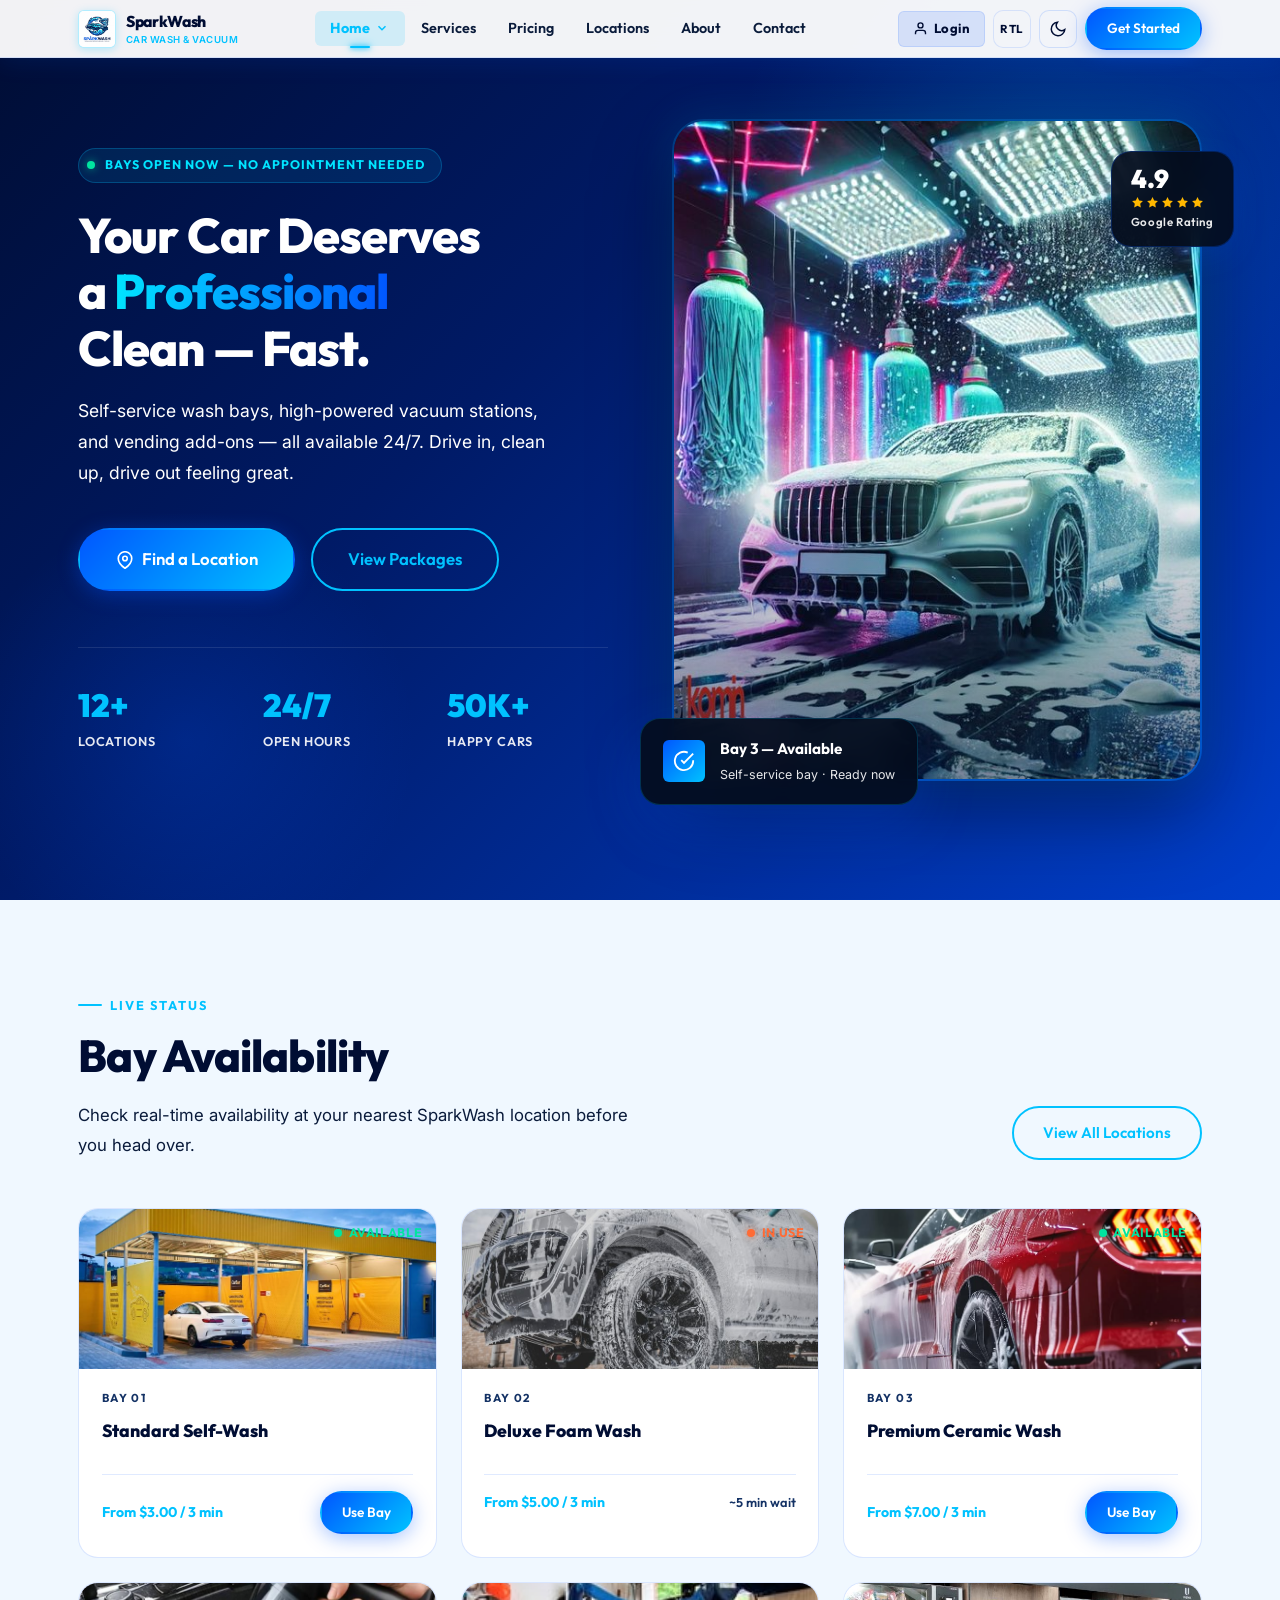
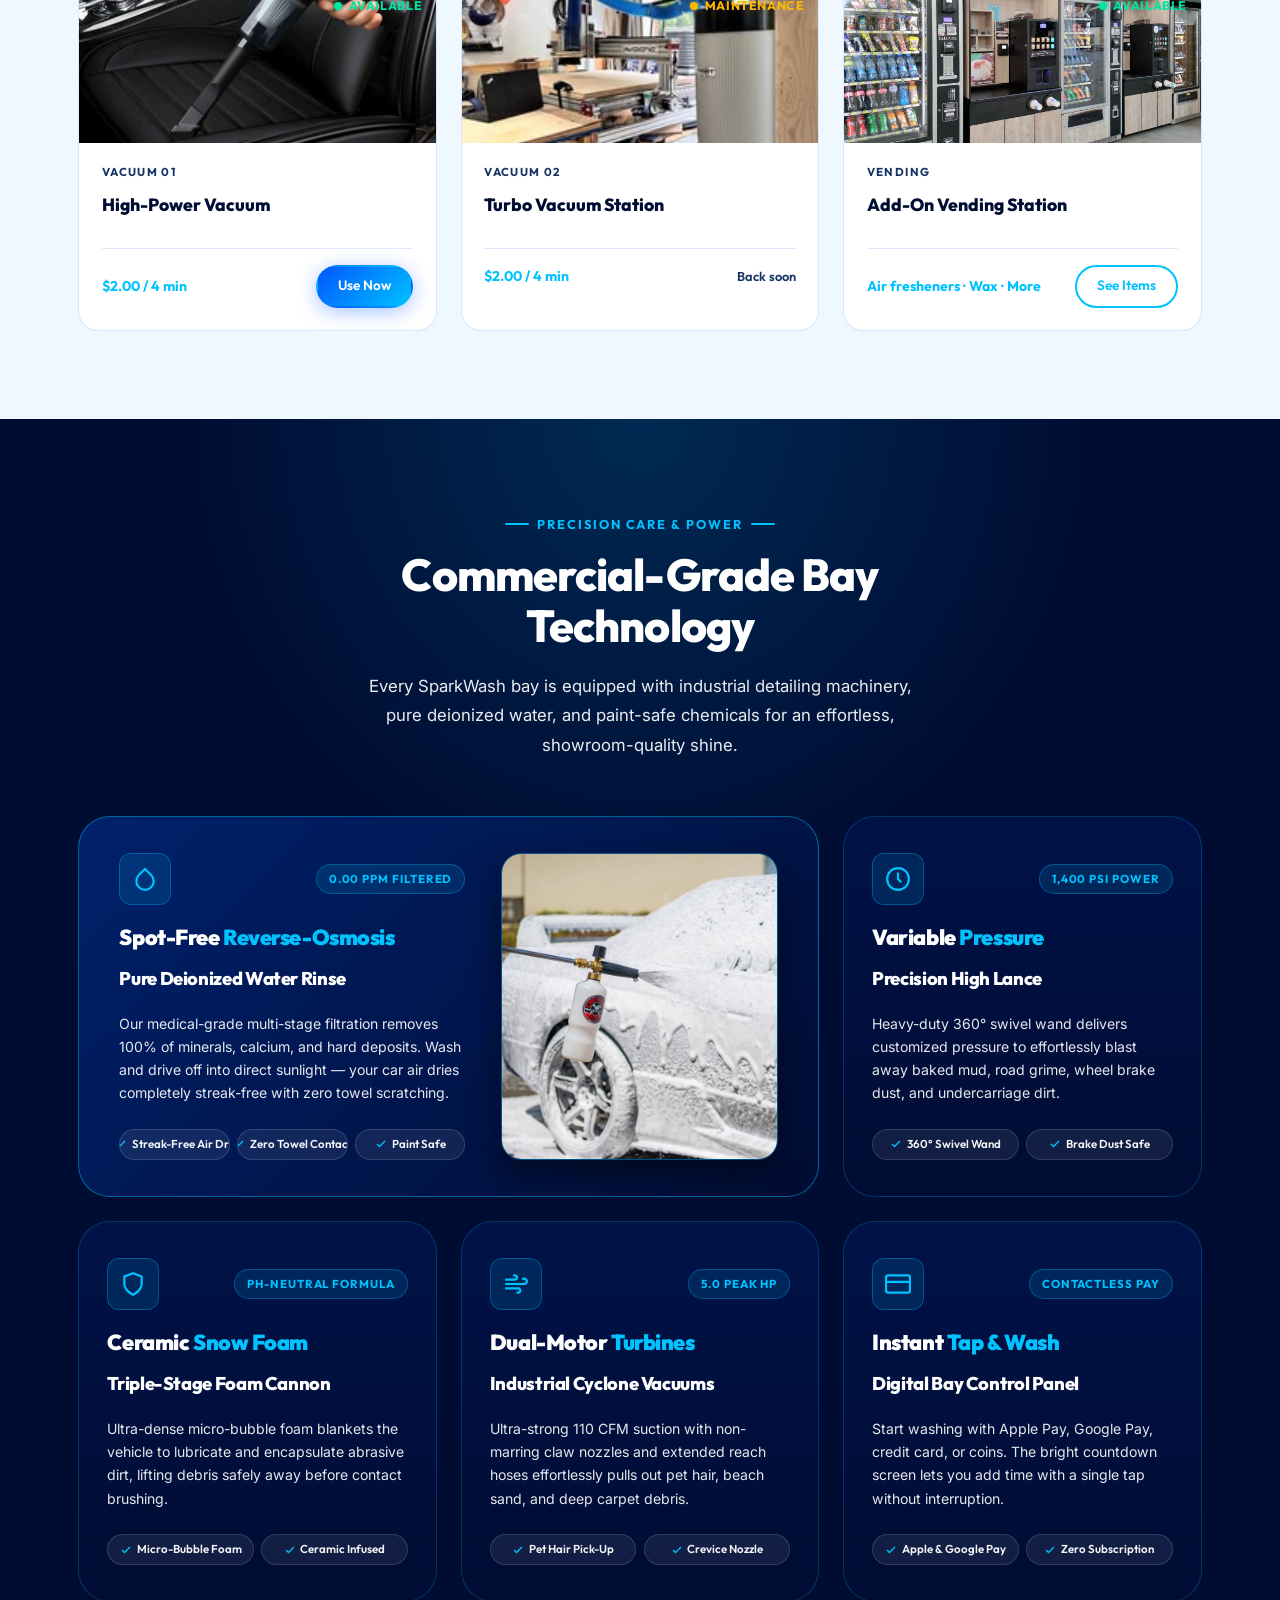
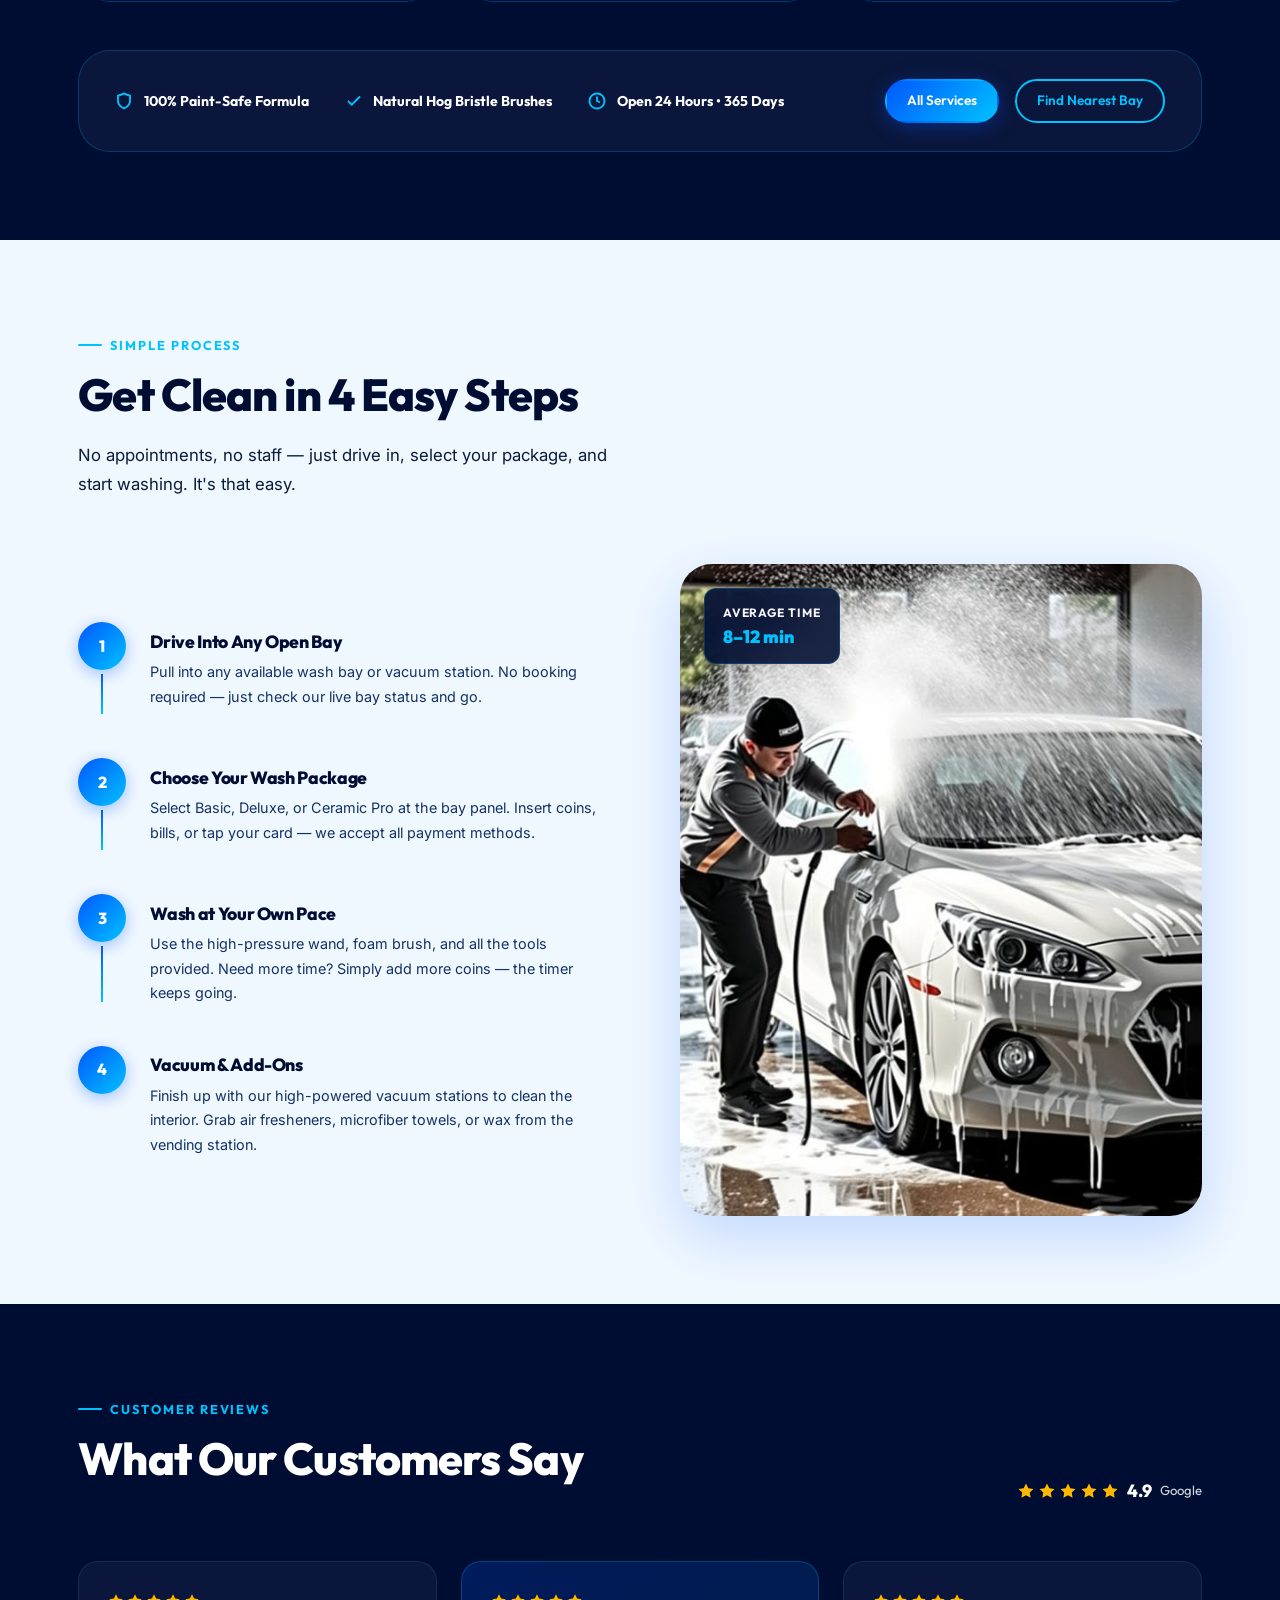
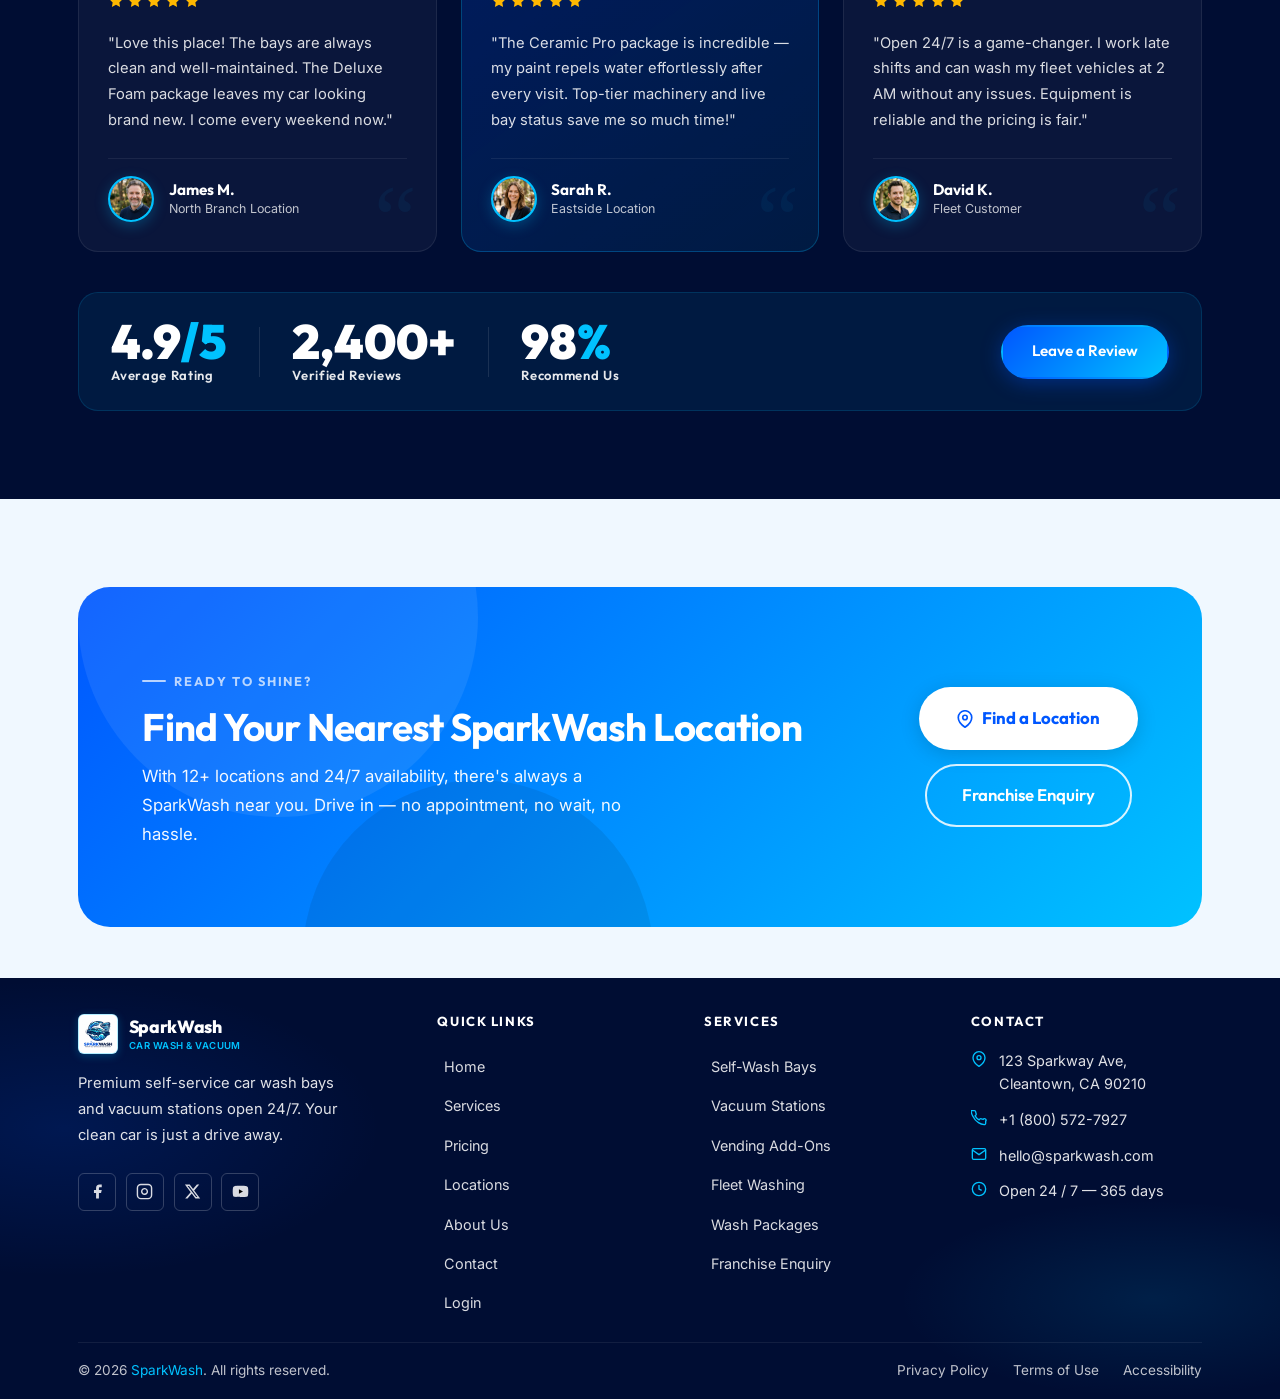
==== commit 61a1cb44: "logo changed" ====
--- a/index.html
+++ b/index.html
@@ -38,14 +38,9 @@
   <!-- Loader -->
   <div id="site-loader" role="status" aria-label="Loading SparkWash">
     <div class="loader-brand">
-      <svg class="loader-icon" viewBox="0 0 24 24" fill="none" stroke="currentColor" stroke-width="2"
-        stroke-linecap="round" stroke-linejoin="round" aria-hidden="true">
-        <path d="M7 16.5c-1.5 0-3-1.5-3-3s1.5-3 3-3h10c1.5 0 3 1.5 3 3s-1.5 3-3 3H7z" />
-        <path d="M7 10.5V7a5 5 0 0110 0v3.5" />
-        <circle cx="9" cy="19" r="1" />
-        <circle cx="15" cy="19" r="1" />
-        <path d="M3 13.5h1M20 13.5h1" />
-      </svg>
+      <div class="brand-icon loader-brand-icon" aria-hidden="true">
+        <img src="assets/images/logo.jpg" alt="SparkWash Logo" />
+      </div>
       <div class="loader-name">Spark<span>Wash</span></div>
     </div>
     <div class="loader-bar">
@@ -158,65 +153,164 @@
     </div>
   </header>
 
-  <!-- Mobile Menu -->
-  <nav id="mobile-menu" role="navigation" aria-label="Mobile navigation" aria-hidden="true">
-    <!-- Home accordion -->
-    <div class="mobile-nav-item" data-accordion>
-      <button class="mobile-nav-link active" aria-expanded="false" aria-haspopup="true">
-        Home
+  <!-- Mobile Menu Backdrop -->
+  <div id="mobile-menu-backdrop" class="mobile-menu-backdrop" aria-hidden="true"></div>
+
+  <!-- Mobile Menu Drawer -->
+  <nav id="mobile-menu" class="mobile-menu-drawer" role="navigation" aria-label="Mobile navigation" aria-hidden="true">
+    <div class="mobile-menu-header">
+      <div class="mobile-brand">
+        <div class="brand-icon" aria-hidden="true">
+          <img src="assets/images/logo.jpg" alt="SparkWash Logo" />
+        </div>
+        <div class="brand-text">
+          <span class="brand-name">SparkWash</span>
+          <span class="brand-tagline">Car Wash & Vacuum</span>
+        </div>
+      </div>
+      <button id="menu-close" class="mobile-close-btn" aria-label="Close navigation menu">
         <svg viewBox="0 0 24 24" fill="none" stroke="currentColor" stroke-width="2.5" aria-hidden="true">
-          <polyline points="6 9 12 15 18 9" />
+          <line x1="18" y1="6" x2="6" y2="18" />
+          <line x1="6" y1="6" x2="18" y2="18" />
         </svg>
       </button>
-      <div class="mobile-submenu" role="group">
-        <a href="index.html" class="active">
-          <svg viewBox="0 0 24 24" fill="none" stroke="currentColor" stroke-width="2" aria-hidden="true">
-            <path d="M3 9l9-7 9 7v11a2 2 0 01-2 2H5a2 2 0 01-2-2z" />
+    </div>
+
+    <div class="mobile-menu-body">
+      <!-- Home accordion -->
+      <div class="mobile-nav-item" data-accordion>
+        <button class="mobile-nav-link" aria-expanded="false" aria-haspopup="true">
+          <span class="mobile-nav-link-content">
+            <svg class="mobile-nav-icon" viewBox="0 0 24 24" fill="none" stroke="currentColor" stroke-width="2" aria-hidden="true">
+              <path d="M3 9l9-7 9 7v11a2 2 0 01-2 2H5a2 2 0 01-2-2z" />
+              <polyline points="9 22 9 12 15 12 15 22" />
+            </svg>
+            <span>Home</span>
+          </span>
+          <svg class="mobile-chevron" viewBox="0 0 24 24" fill="none" stroke="currentColor" stroke-width="2.5" aria-hidden="true">
+            <polyline points="6 9 12 15 18 9" />
           </svg>
-          Home 1
-        </a>
-        <a href="home-2.html">
-          <svg viewBox="0 0 24 24" fill="none" stroke="currentColor" stroke-width="2" aria-hidden="true">
-            <rect x="3" y="3" width="7" height="7" />
-            <rect x="14" y="3" width="7" height="7" />
-            <rect x="14" y="14" width="7" height="7" />
-            <rect x="3" y="14" width="7" height="7" />
+        </button>
+        <div class="mobile-submenu" role="group">
+          <a href="index.html">
+            <svg viewBox="0 0 24 24" fill="none" stroke="currentColor" stroke-width="2" aria-hidden="true">
+              <path d="M3 9l9-7 9 7v11a2 2 0 01-2 2H5a2 2 0 01-2-2z" />
+              <polyline points="9 22 9 12 15 12 15 22" />
+            </svg>
+            <span>Home 1 (Classic)</span>
+          </a>
+          <a href="home-2.html">
+            <svg viewBox="0 0 24 24" fill="none" stroke="currentColor" stroke-width="2" aria-hidden="true">
+              <rect x="3" y="3" width="7" height="7" />
+              <rect x="14" y="3" width="7" height="7" />
+              <rect x="14" y="14" width="7" height="7" />
+              <rect x="3" y="14" width="7" height="7" />
+            </svg>
+            <span>Home 2 (Modern)</span>
+          </a>
+        </div>
+      </div>
+
+      <a href="services.html" class="mobile-nav-link">
+        <span class="mobile-nav-link-content">
+          <svg class="mobile-nav-icon" viewBox="0 0 24 24" fill="none" stroke="currentColor" stroke-width="2" aria-hidden="true">
+            <polygon points="12 2 2 7 12 12 22 7 12 2" />
+            <polyline points="2 17 12 22 22 17" />
+            <polyline points="2 12 12 17 22 12" />
           </svg>
-          Home 2
-        </a>
-      </div>
+          <span>Services</span>
+        </span>
+      </a>
+
+      <a href="pricing.html" class="mobile-nav-link">
+        <span class="mobile-nav-link-content">
+          <svg class="mobile-nav-icon" viewBox="0 0 24 24" fill="none" stroke="currentColor" stroke-width="2" aria-hidden="true">
+            <line x1="12" y1="1" x2="12" y2="23" />
+            <path d="M17 5H9.5a3.5 3.5 0 000 7h5a3.5 3.5 0 010 7H6" />
+          </svg>
+          <span>Pricing</span>
+        </span>
+      </a>
+
+      <a href="locations.html" class="mobile-nav-link">
+        <span class="mobile-nav-link-content">
+          <svg class="mobile-nav-icon" viewBox="0 0 24 24" fill="none" stroke="currentColor" stroke-width="2" aria-hidden="true">
+            <path d="M21 10c0 7-9 13-9 13s-9-6-9-13a9 9 0 0118 0z" />
+            <circle cx="12" cy="10" r="3" />
+          </svg>
+          <span>Locations</span>
+        </span>
+      </a>
+
+      <a href="about.html" class="mobile-nav-link">
+        <span class="mobile-nav-link-content">
+          <svg class="mobile-nav-icon" viewBox="0 0 24 24" fill="none" stroke="currentColor" stroke-width="2" aria-hidden="true">
+            <circle cx="12" cy="12" r="10" />
+            <line x1="12" y1="16" x2="12" y2="12" />
+            <line x1="12" y1="8" x2="12.01" y2="8" />
+          </svg>
+          <span>About</span>
+        </span>
+      </a>
+
+      <a href="contact.html" class="mobile-nav-link">
+        <span class="mobile-nav-link-content">
+          <svg class="mobile-nav-icon" viewBox="0 0 24 24" fill="none" stroke="currentColor" stroke-width="2" aria-hidden="true">
+            <path d="M22 16.92v3a2 2 0 01-2.18 2 19.79 19.79 0 01-8.63-3.07A19.5 19.5 0 013.07 9.8a2 2 0 012-2.18H8.5a2 2 0 012 1.72 12.84 12.84 0 00.7 2.81 2 2 0 01-.45 2.11L9.58 15.5A16 16 0 0015.5 21.42l1.06-1.06a2 2 0 012.11-.45 12.84 12.84 0 002.81.7A2 2 0 0122 16.92z" />
+          </svg>
+          <span>Contact</span>
+        </span>
+      </a>
+
+      <a href="login.html" class="mobile-nav-link">
+        <span class="mobile-nav-link-content">
+          <svg class="mobile-nav-icon" viewBox="0 0 24 24" fill="none" stroke="currentColor" stroke-width="2" aria-hidden="true">
+            <path d="M20 21v-2a4 4 0 00-4-4H8a4 4 0 00-4 4v2" />
+            <circle cx="12" cy="7" r="4" />
+          </svg>
+          <span>Login / Portal</span>
+        </span>
+      </a>
     </div>
 
-    <a href="services.html" class="mobile-nav-link">Services</a>
-    <a href="pricing.html" class="mobile-nav-link">Pricing</a>
-    <a href="locations.html" class="mobile-nav-link">Locations</a>
-    <a href="about.html" class="mobile-nav-link">About</a>
-    <a href="contact.html" class="mobile-nav-link">Contact</a>
-    <a href="login.html" class="mobile-nav-link">Login</a>
-
-    <div class="mobile-controls">
-      <button class="ctrl-btn" data-dark-toggle aria-label="Switch dark mode">
-        <svg class="icon-moon" viewBox="0 0 24 24" fill="none" stroke="currentColor" stroke-width="2"
-          aria-hidden="true">
-          <path d="M21 12.79A9 9 0 1111.21 3 7 7 0 0021 12.79z" />
-        </svg>
-        <svg class="icon-sun" viewBox="0 0 24 24" fill="none" stroke="currentColor" stroke-width="2"
-          stroke-linecap="round" stroke-linejoin="round" aria-hidden="true" style="display:none">
-          <circle cx="12" cy="12" r="5" />
-          <line x1="12" y1="1" x2="12" y2="3" />
-          <line x1="12" y1="21" x2="12" y2="23" />
-          <line x1="4.22" y1="4.22" x2="5.64" y2="5.64" />
-          <line x1="18.36" y1="18.36" x2="19.78" y2="19.78" />
-          <line x1="1" y1="12" x2="3" y2="12" />
-          <line x1="21" y1="12" x2="23" y2="12" />
-          <line x1="4.22" y1="19.78" x2="5.64" y2="18.36" />
-          <line x1="18.36" y1="5.64" x2="19.78" y2="4.22" />
-        </svg>
-      </button>
-      <button class="ctrl-btn" data-dir-toggle aria-label="Toggle direction">RTL</button>
-    </div>
-    <div class="mobile-cta">
-      <a href="contact.html" class="btn btn-primary">Get Started Today</a>
+    <div class="mobile-menu-footer">
+      <div class="mobile-footer-actions">
+        <button class="mobile-action-btn" data-dir-toggle aria-label="Toggle RTL layout">
+          <svg viewBox="0 0 24 24" fill="none" stroke="currentColor" stroke-width="2" width="15" height="15" aria-hidden="true">
+            <polyline points="16 3 21 8 16 13" />
+            <line x1="21" y1="8" x2="3" y2="8" />
+            <polyline points="8 21 3 16 8 11" />
+            <line x1="3" y1="16" x2="21" y2="16" />
+          </svg>
+          <span>RTL Mode</span>
+        </button>
+        <button class="mobile-action-btn" data-dark-toggle aria-label="Toggle Dark Mode">
+          <svg class="icon-moon" viewBox="0 0 24 24" fill="none" stroke="currentColor" stroke-width="2" width="15" height="15" aria-hidden="true">
+            <path d="M21 12.79A9 9 0 1111.21 3 7 7 0 0021 12.79z" />
+          </svg>
+          <svg class="icon-sun" viewBox="0 0 24 24" fill="none" stroke="currentColor" stroke-width="2" width="15" height="15" aria-hidden="true" style="display:none">
+            <circle cx="12" cy="12" r="5" />
+            <line x1="12" y1="1" x2="12" y2="3" />
+            <line x1="12" y1="21" x2="12" y2="23" />
+            <line x1="4.22" y1="4.22" x2="5.64" y2="5.64" />
+            <line x1="18.36" y1="18.36" x2="19.78" y2="19.78" />
+            <line x1="1" y1="12" x2="3" y2="12" />
+            <line x1="21" y1="12" x2="23" y2="12" />
+            <line x1="4.22" y1="19.78" x2="5.64" y2="18.36" />
+            <line x1="18.36" y1="5.64" x2="19.78" y2="4.22" />
+          </svg>
+          <span>Theme</span>
+        </button>
+      </div>
+
+      <div class="mobile-cta">
+        <a href="contact.html" class="btn btn-primary" style="width:100%;justify-content:center;">Get Started Today</a>
+      </div>
+
+      <div class="mobile-support-info">
+        <span class="pulse-dot" aria-hidden="true"></span>
+        <span>Open 24/7 &bull; Support: (800) 572-7927</span>
+      </div>
     </div>
   </nav>
 
@@ -972,7 +1066,7 @@
 
           <!-- Brand Column -->
           <div class="footer-brand-col">
-            <div class="footer-brand">
+            <a href="index.html" class="footer-brand" aria-label="SparkWash Home">
               <div class="brand-icon" aria-hidden="true">
                 <img src="assets/images/logo.jpg" alt="SparkWash Logo" />
               </div>
@@ -980,7 +1074,7 @@
                 <span class="brand-name">SparkWash</span>
                 <span class="brand-tagline">Car Wash & Vacuum</span>
               </div>
-            </div>
+            </a>
             <p class="footer-desc">Premium self-service car wash bays and vacuum stations open 24/7. Your clean car is
               just a drive away.</p>
             <div class="footer-socials" aria-label="Social media links">
--- a/assets/css/style.css
+++ b/assets/css/style.css
@@ -445,7 +445,31 @@
 .loader-brand {
   display: flex;
   align-items: center;
-  gap: 0.75rem;
+  gap: 0.85rem;
+}
+
+.loader-brand-icon,
+.loader-brand .brand-icon {
+  width: 48px;
+  height: 48px;
+  background: #FFFFFF;
+  border-radius: var(--radius-sm);
+  display: flex;
+  align-items: center;
+  justify-content: center;
+  flex-shrink: 0;
+  overflow: hidden;
+  box-shadow: 0 4px 20px rgba(0, 194, 255, 0.45);
+  border: 1.5px solid rgba(0, 194, 255, 0.4);
+  animation: loaderPulse 1.4s ease-in-out infinite;
+}
+
+.loader-brand-icon img,
+.loader-brand .brand-icon img {
+  width: 100%;
+  height: 100%;
+  object-fit: cover;
+  display: block;
 }
 
 .loader-icon {
@@ -879,105 +903,205 @@
   color: var(--clr-cyan);
 }
 
-/* ─── MOBILE MENU ───────────────────────────────────────── */
+/* ─── MOBILE MENU BACKDROP & DRAWER ─────────────────────── */
+.mobile-menu-backdrop {
+  position: fixed;
+  inset: 0;
+  z-index: 1001;
+  background: rgba(0, 13, 51, 0.65);
+  backdrop-filter: blur(8px);
+  -webkit-backdrop-filter: blur(8px);
+  opacity: 0;
+  visibility: hidden;
+  transition: opacity 0.35s cubic-bezier(0.16, 1, 0.3, 1), visibility 0.35s;
+  pointer-events: none;
+}
+
+.mobile-menu-backdrop.open {
+  opacity: 1;
+  visibility: visible;
+  pointer-events: auto;
+}
+
+#mobile-menu.mobile-menu-drawer,
 #mobile-menu {
   position: fixed;
-  inset: 0;
-  z-index: 999;
-  background: var(--bg-page);
-  padding: calc(var(--header-h) + 1.5rem) 1.5rem 2rem;
+  top: 0;
+  bottom: 0;
+  right: 0;
+  left: auto;
+  width: 330px;
+  max-width: 88vw;
+  height: 100vh;
+  height: 100dvh;
+  z-index: 1002;
+  background: var(--bg-card);
+  box-shadow: -10px 0 40px rgba(0, 0, 0, 0.35);
+  border-left: 1px solid var(--border-card);
   display: flex;
   flex-direction: column;
-  gap: 0.75rem;
-  overflow-y: auto;
+  overflow: hidden;
   opacity: 0;
   visibility: hidden;
   transform: translateX(100%);
-  transition: opacity var(--ease-med), transform var(--ease-med), visibility var(--ease-med);
-}
-
+  transition: transform 0.38s cubic-bezier(0.16, 1, 0.3, 1), opacity 0.25s ease, visibility 0.38s;
+  box-sizing: border-box;
+}
+
+[dir="rtl"] #mobile-menu.mobile-menu-drawer,
 [dir="rtl"] #mobile-menu {
+  right: auto;
+  left: 0;
+  border-left: none;
+  border-right: 1px solid var(--border-card);
+  box-shadow: 10px 0 40px rgba(0, 0, 0, 0.35);
   transform: translateX(-100%);
 }
 
 #mobile-menu.open {
   opacity: 1;
   visibility: visible;
-  transform: translateX(0);
-}
-
-.mobile-nav-group {
+  transform: translateX(0) !important;
+}
+
+/* Mobile Drawer Header */
+.mobile-menu-header {
+  display: flex;
+  align-items: center;
+  justify-content: space-between;
+  padding: 1.15rem 1.25rem;
+  border-bottom: 1px solid var(--border-light);
+  background: var(--bg-nav);
+  flex-shrink: 0;
+}
+
+.mobile-brand {
+  display: flex;
+  align-items: center;
+  gap: 0.65rem;
+}
+
+.mobile-close-btn {
+  width: 36px;
+  height: 36px;
+  border-radius: var(--radius-sm);
+  background: rgba(0, 194, 255, 0.08);
+  border: 1px solid var(--border-card);
+  color: var(--txt-heading);
+  display: flex;
+  align-items: center;
+  justify-content: center;
+  cursor: pointer;
+  transition: all var(--ease-fast);
+}
+
+.mobile-close-btn:hover {
+  background: rgba(0, 194, 255, 0.2);
+  color: var(--clr-cyan);
+  border-color: var(--clr-cyan);
+  transform: rotate(90deg);
+}
+
+.mobile-close-btn svg {
+  width: 18px;
+  height: 18px;
+}
+
+/* Mobile Drawer Body */
+.mobile-menu-body {
+  flex: 1;
+  overflow-y: auto;
+  -webkit-overflow-scrolling: touch;
+  padding: 1rem 1.1rem;
   display: flex;
   flex-direction: column;
-  gap: 0.75rem;
-  width: 100%;
+  gap: 0.45rem;
 }
 
 .mobile-nav-item {
   width: 100%;
 }
 
-.mobile-nav-item .mobile-nav-link,
+.mobile-nav-link,
 button.mobile-nav-link,
-.mobile-nav-link {
+.mobile-nav-item .mobile-nav-link {
   width: 100%;
   box-sizing: border-box;
   display: flex;
   align-items: center;
   justify-content: space-between;
+  padding: 0.75rem 0.95rem;
   font-family: var(--font-heading);
-  font-size: 1.15rem;
-  font-weight: 700;
+  font-size: 0.98rem;
+  font-weight: 600;
+  color: var(--txt-body);
+  border-radius: var(--radius-sm);
+  border: 1px solid transparent;
+  background: transparent;
+  text-decoration: none;
+  cursor: pointer;
+  transition: all var(--ease-fast);
+}
+
+.mobile-nav-link-content {
+  display: flex;
+  align-items: center;
+  gap: 0.75rem;
+}
+
+.mobile-nav-icon {
+  width: 19px;
+  height: 19px;
+  color: var(--clr-cyan);
+  flex-shrink: 0;
+  transition: transform var(--ease-fast);
+}
+
+.mobile-chevron {
+  width: 16px;
+  height: 16px;
+  color: var(--txt-muted);
+  flex-shrink: 0;
+  transition: transform var(--ease-fast);
+}
+
+.mobile-nav-item.open .mobile-chevron {
+  transform: rotate(180deg);
+  color: var(--clr-cyan);
+}
+
+.mobile-nav-link:hover {
+  background: rgba(0, 194, 255, 0.08);
   color: var(--txt-heading);
-  padding: 0.9rem 1.1rem;
-  border-radius: var(--radius-md);
-  border: 1px solid var(--border-card);
-  background: transparent;
-  transition: all var(--ease-fast);
-  cursor: pointer;
-  text-decoration: none;
-}
-
-.mobile-nav-link:hover {
-  background: rgba(0, 194, 255, 0.07);
-  border-color: var(--clr-cyan);
-  color: var(--clr-cyan);
+  border-color: rgba(0, 194, 255, 0.2);
+}
+
+.mobile-nav-link:hover .mobile-nav-icon {
+  transform: scale(1.1);
 }
 
 .mobile-nav-link.active {
-  background: rgba(0, 194, 255, 0.15) !important;
-  border-color: var(--clr-cyan) !important;
+  background: rgba(0, 194, 255, 0.12) !important;
   color: var(--clr-cyan) !important;
+  border-color: rgba(0, 194, 255, 0.35) !important;
   font-weight: 700 !important;
-  border-left: 4px solid var(--clr-cyan) !important;
-  box-shadow: 0 0 15px rgba(0, 194, 255, 0.2);
+  border-left: 3.5px solid var(--clr-cyan) !important;
 }
 
 [dir="rtl"] .mobile-nav-link.active {
-  border-left: 1px solid var(--clr-cyan) !important;
-  border-right: 4px solid var(--clr-cyan) !important;
-}
-
-.mobile-nav-link svg {
-  width: 18px;
-  height: 18px;
-  transition: transform var(--ease-fast);
-  flex-shrink: 0;
-}
-
-.mobile-nav-item.open .mobile-nav-link svg {
-  transform: rotate(180deg);
+  border-left: 1px solid rgba(0, 194, 255, 0.35) !important;
+  border-right: 3.5px solid var(--clr-cyan) !important;
 }
 
 .mobile-submenu {
   display: none;
   flex-direction: column;
-  gap: 0.35rem;
-  padding: 0.4rem 0 0.4rem 1.25rem;
+  gap: 0.25rem;
+  padding: 0.3rem 0 0.3rem 1.8rem;
 }
 
 [dir="rtl"] .mobile-submenu {
-  padding: 0.4rem 1.25rem 0.4rem 0;
+  padding: 0.3rem 1.8rem 0.3rem 0;
 }
 
 .mobile-nav-item.open .mobile-submenu {
@@ -987,20 +1111,20 @@
 .mobile-submenu a {
   display: flex;
   align-items: center;
-  gap: 0.75rem;
+  gap: 0.65rem;
   font-family: var(--font-heading);
-  font-size: 0.95rem;
+  font-size: 0.88rem;
   font-weight: 600;
   color: var(--txt-muted);
-  padding: 0.65rem 0.9rem;
-  border-radius: var(--radius-sm);
-  border: 1px solid transparent;
+  padding: 0.55rem 0.8rem;
+  border-radius: var(--radius-xs);
+  text-decoration: none;
   transition: all var(--ease-fast);
 }
 
 .mobile-submenu a svg {
-  width: 18px;
-  height: 18px;
+  width: 16px;
+  height: 16px;
   color: var(--clr-cyan);
   flex-shrink: 0;
 }
@@ -1013,22 +1137,87 @@
   font-weight: 700;
 }
 
-.mobile-controls {
-  margin-top: auto;
-  padding-top: 1.5rem;
-  border-top: 1px solid var(--border-card);
-  display: flex;
-  gap: 0.75rem;
-  flex-wrap: wrap;
+/* Mobile Drawer Footer */
+.mobile-menu-footer {
+  padding: 1rem 1.1rem 1.25rem;
+  border-top: 1px solid var(--border-light);
+  background: var(--bg-nav);
+  display: flex;
+  flex-direction: column;
+  gap: 0.85rem;
+  flex-shrink: 0;
+}
+
+.mobile-footer-actions {
+  display: grid;
+  grid-template-columns: 1fr 1fr;
+  gap: 0.6rem;
+}
+
+.mobile-action-btn {
+  display: flex;
+  align-items: center;
+  justify-content: center;
+  gap: 0.45rem;
+  padding: 0.55rem 0.75rem;
+  border-radius: var(--radius-sm);
+  background: rgba(0, 194, 255, 0.06);
+  border: 1px solid var(--border-card);
+  color: var(--txt-heading);
+  font-family: var(--font-heading);
+  font-size: 0.82rem;
+  font-weight: 700;
+  cursor: pointer;
+  transition: all var(--ease-fast);
+}
+
+.mobile-action-btn:hover {
+  background: rgba(0, 194, 255, 0.15);
+  border-color: var(--clr-cyan);
+  color: var(--clr-cyan);
+}
+
+.mobile-action-btn svg {
+  flex-shrink: 0;
 }
 
 .mobile-cta {
-  margin-top: 1rem;
+  margin-top: 0.25rem;
 }
 
 .mobile-cta .btn {
   width: 100%;
   justify-content: center;
+}
+
+.mobile-support-info {
+  display: flex;
+  align-items: center;
+  justify-content: center;
+  gap: 0.45rem;
+  font-size: 0.75rem;
+  color: var(--txt-muted);
+  font-weight: 500;
+}
+
+.pulse-dot {
+  width: 7px;
+  height: 7px;
+  border-radius: 50%;
+  background: #10B981;
+  box-shadow: 0 0 8px #10B981;
+  animation: pulseGreen 1.5s infinite;
+}
+
+@keyframes pulseGreen {
+  0%, 100% { opacity: 1; transform: scale(1); }
+  50% { opacity: 0.5; transform: scale(0.85); }
+}
+
+.table-responsive {
+  width: 100%;
+  overflow-x: auto;
+  -webkit-overflow-scrolling: touch;
 }
 
 /* ─── SCROLL-TO-TOP ─────────────────────────────────────── */
@@ -1243,6 +1432,11 @@
   color: var(--txt-muted);
 }
 
+.dark-mode .form-input::placeholder,
+.dark-mode .form-textarea::placeholder {
+  color: rgba(255, 255, 255, 0.6);
+}
+
 .form-input:focus,
 .form-select:focus,
 .form-textarea:focus {
@@ -1312,10 +1506,24 @@
 .footer-brand-col {}
 
 .footer-brand {
-  display: flex;
+  display: inline-flex;
   align-items: center;
   gap: 0.65rem;
   margin-bottom: 1.1rem;
+  text-decoration: none;
+  cursor: pointer;
+  transition: transform var(--ease-fast, 0.2s ease), opacity var(--ease-fast, 0.2s ease);
+}
+
+.footer-brand:hover {
+  opacity: 0.92;
+  transform: translateY(-2px);
+}
+
+.footer-brand:focus-visible {
+  outline: 2px solid var(--clr-cyan);
+  outline-offset: 4px;
+  border-radius: var(--radius-sm);
 }
 
 .footer-brand .brand-icon {
--- a/assets/css/responsive.css
+++ b/assets/css/responsive.css
@@ -252,6 +252,7 @@
   .addon-table td {
     padding: 0.75rem 0.85rem;
     font-size: 0.84rem;
+    white-space: nowrap;
   }
 
   .hours-table td {
@@ -335,9 +336,19 @@
     height: 36px;
   }
 
+  #mobile-menu.mobile-menu-drawer,
+  #mobile-menu {
+    width: 290px;
+    max-width: 92vw;
+  }
+
+  .mobile-menu-body {
+    padding: 0.85rem 0.9rem;
+  }
+
   .mobile-nav-link {
-    font-size: 1rem;
-    padding: 0.75rem 0.85rem;
+    font-size: 0.92rem;
+    padding: 0.65rem 0.75rem;
   }
 
   .p-card {
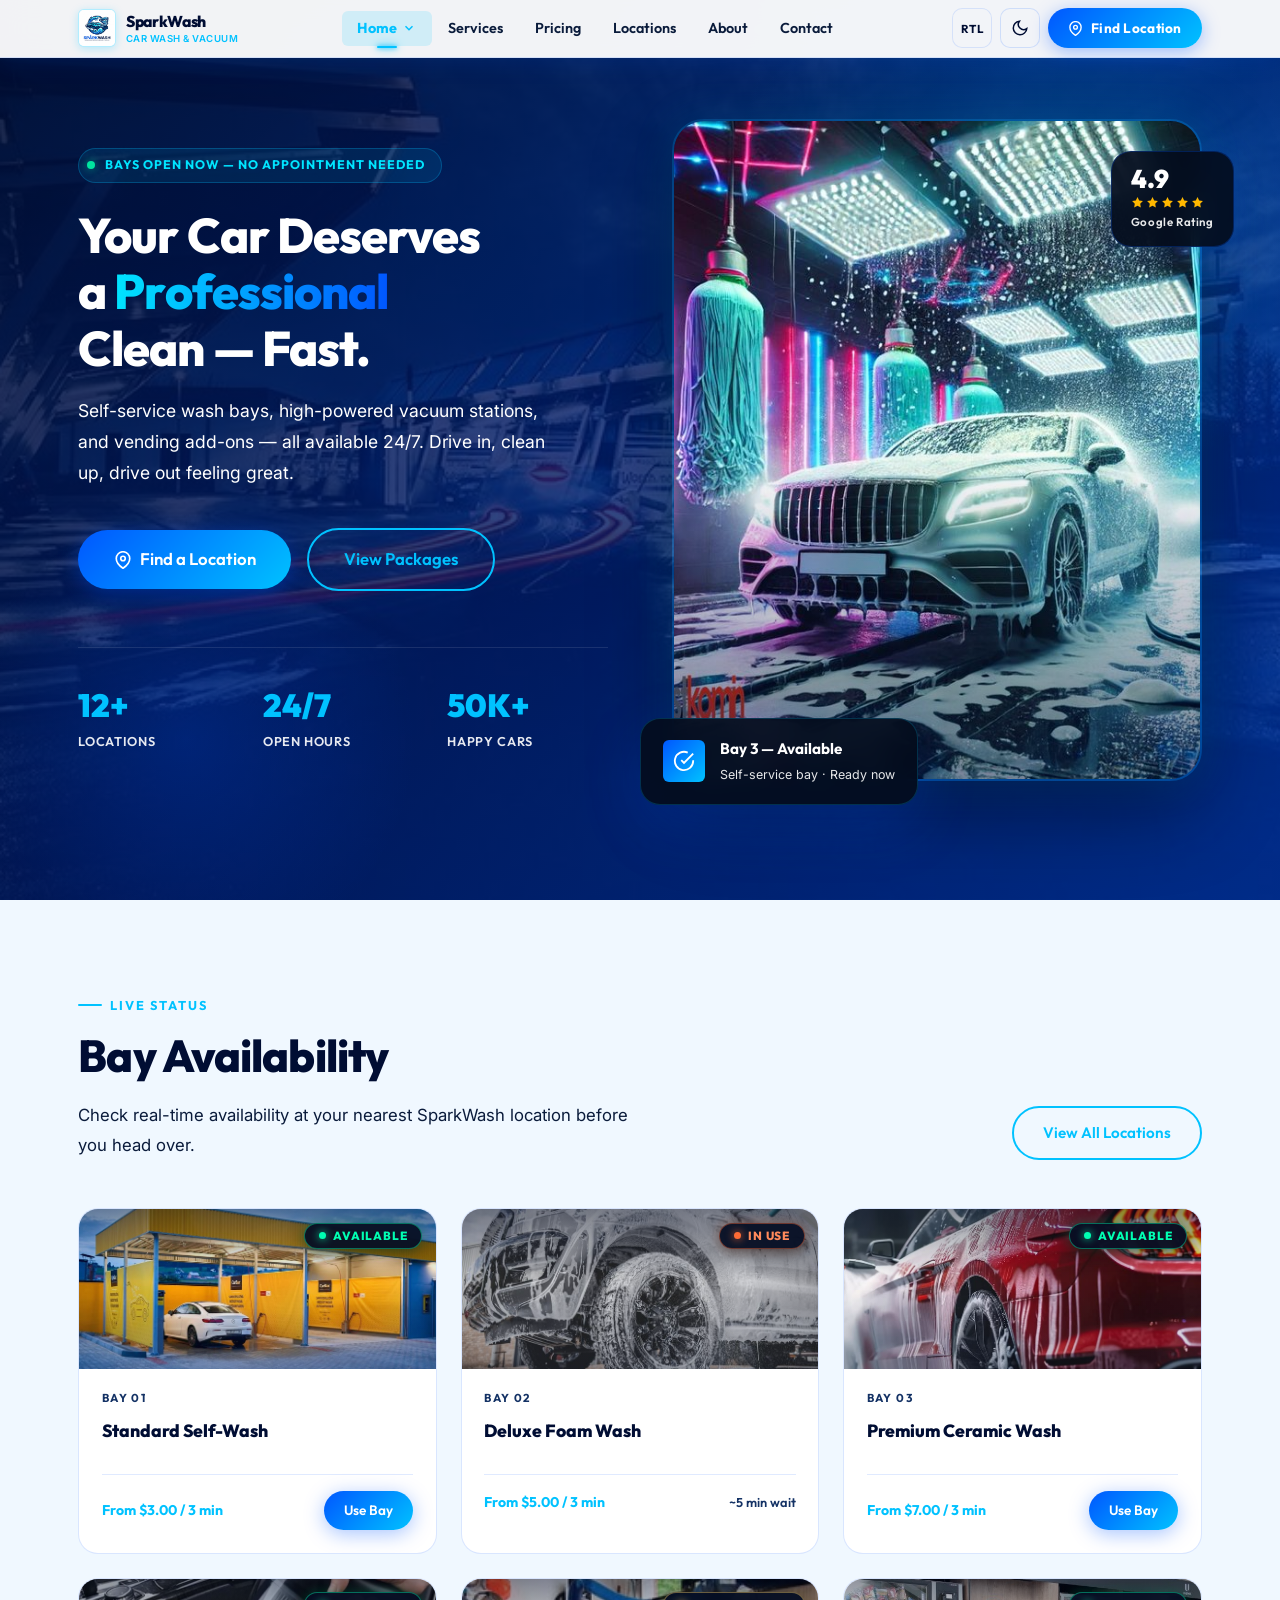
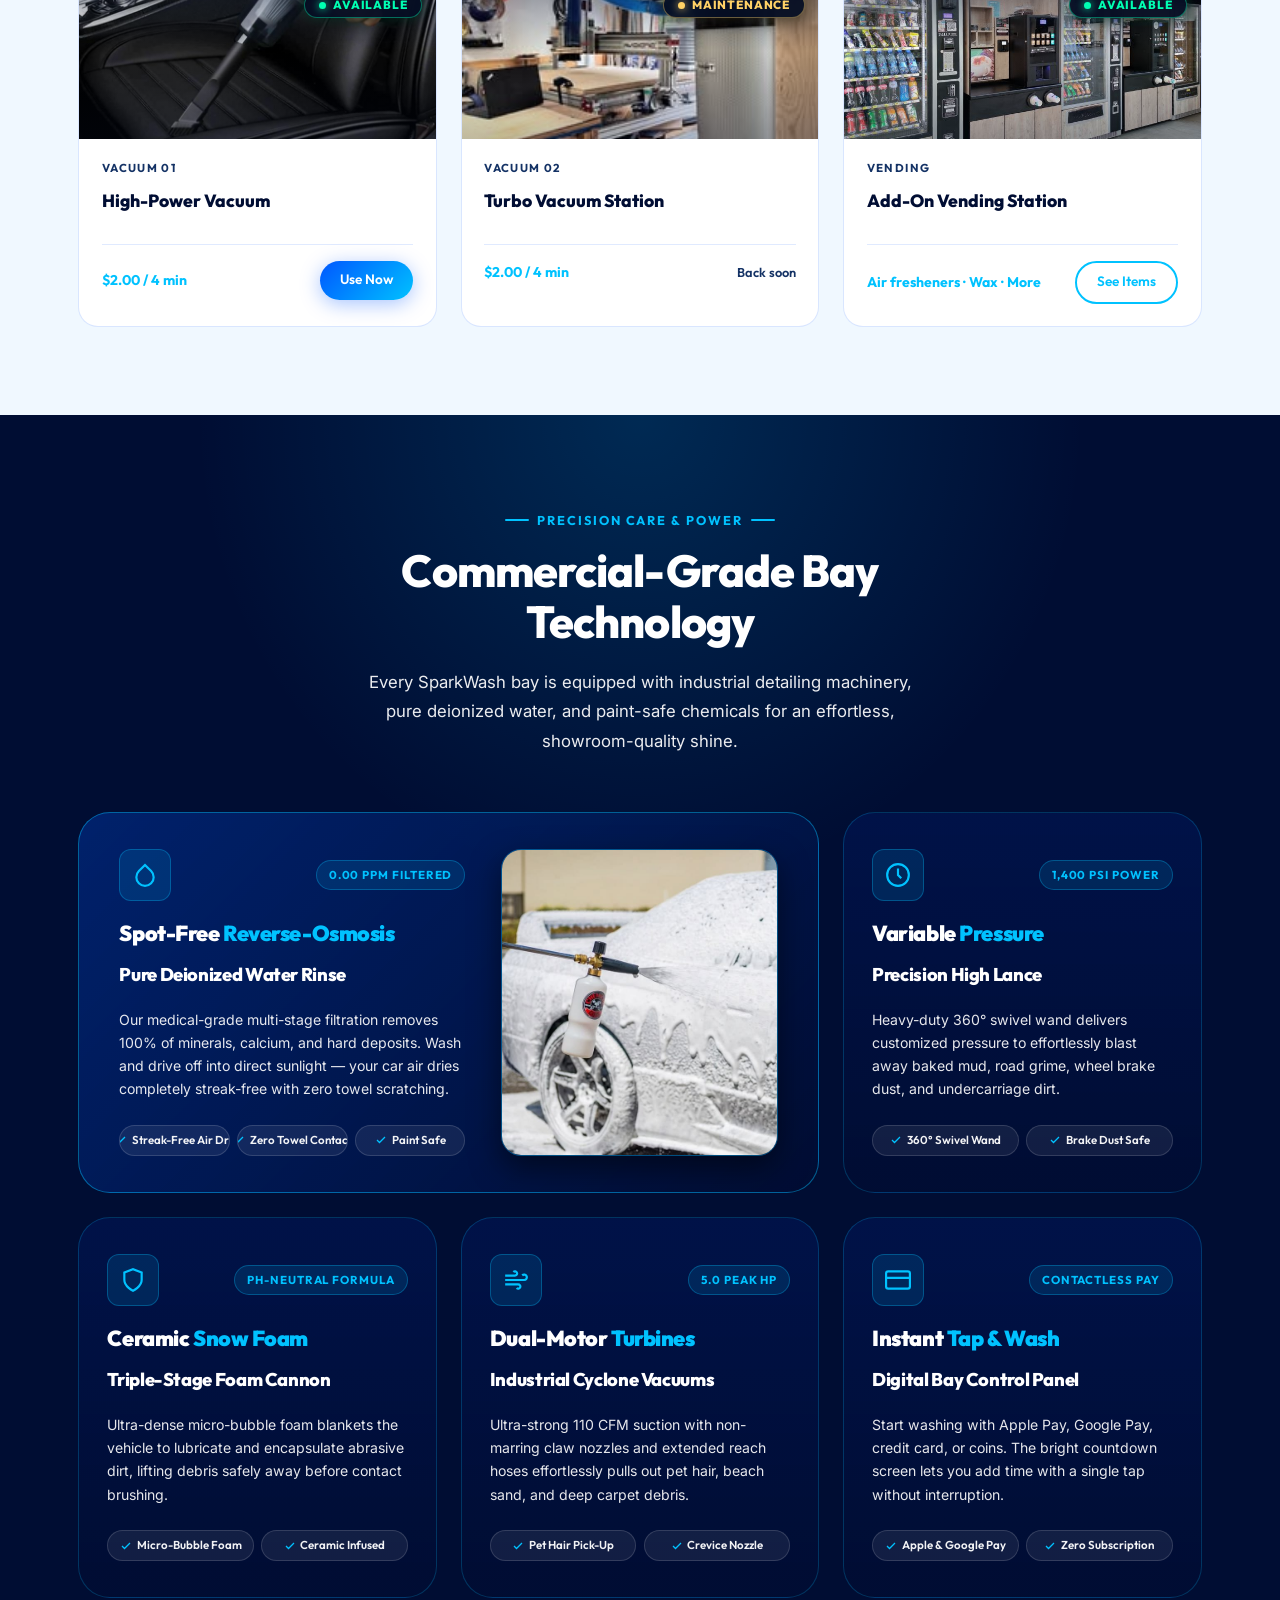
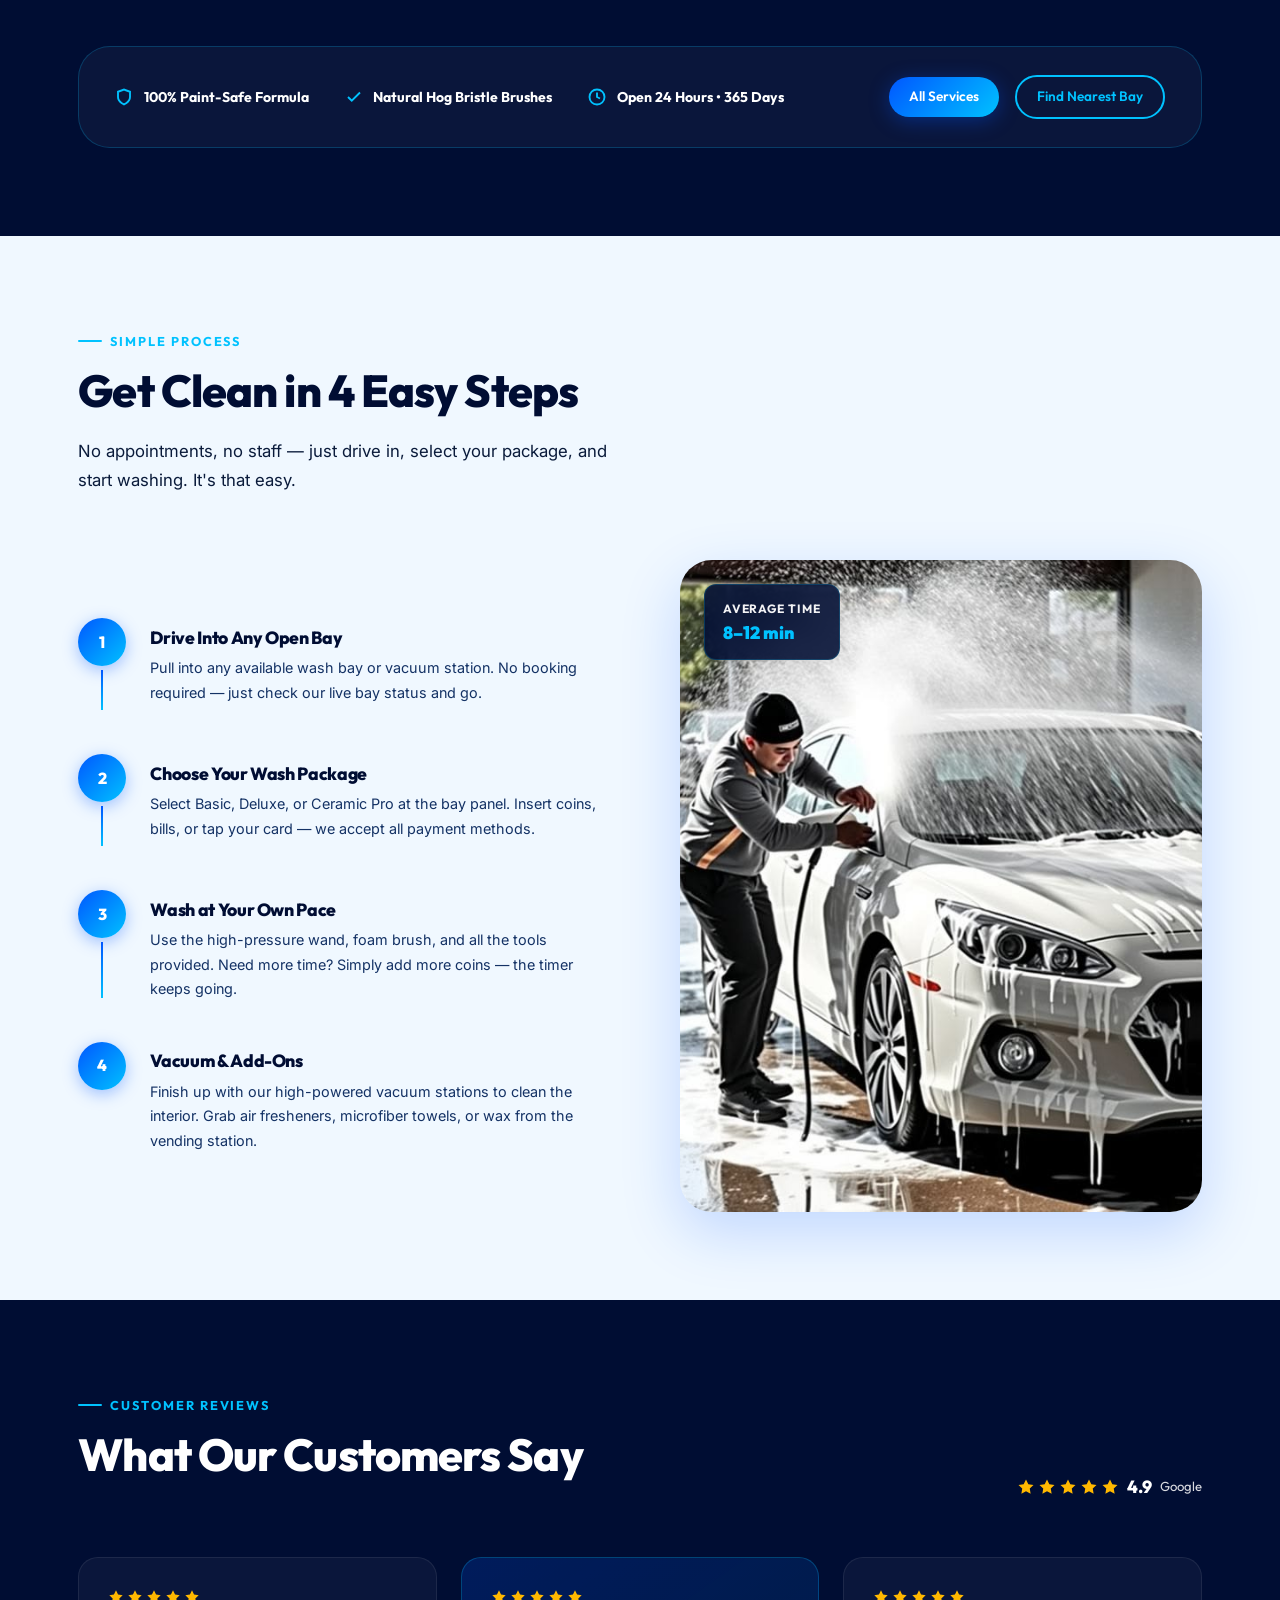
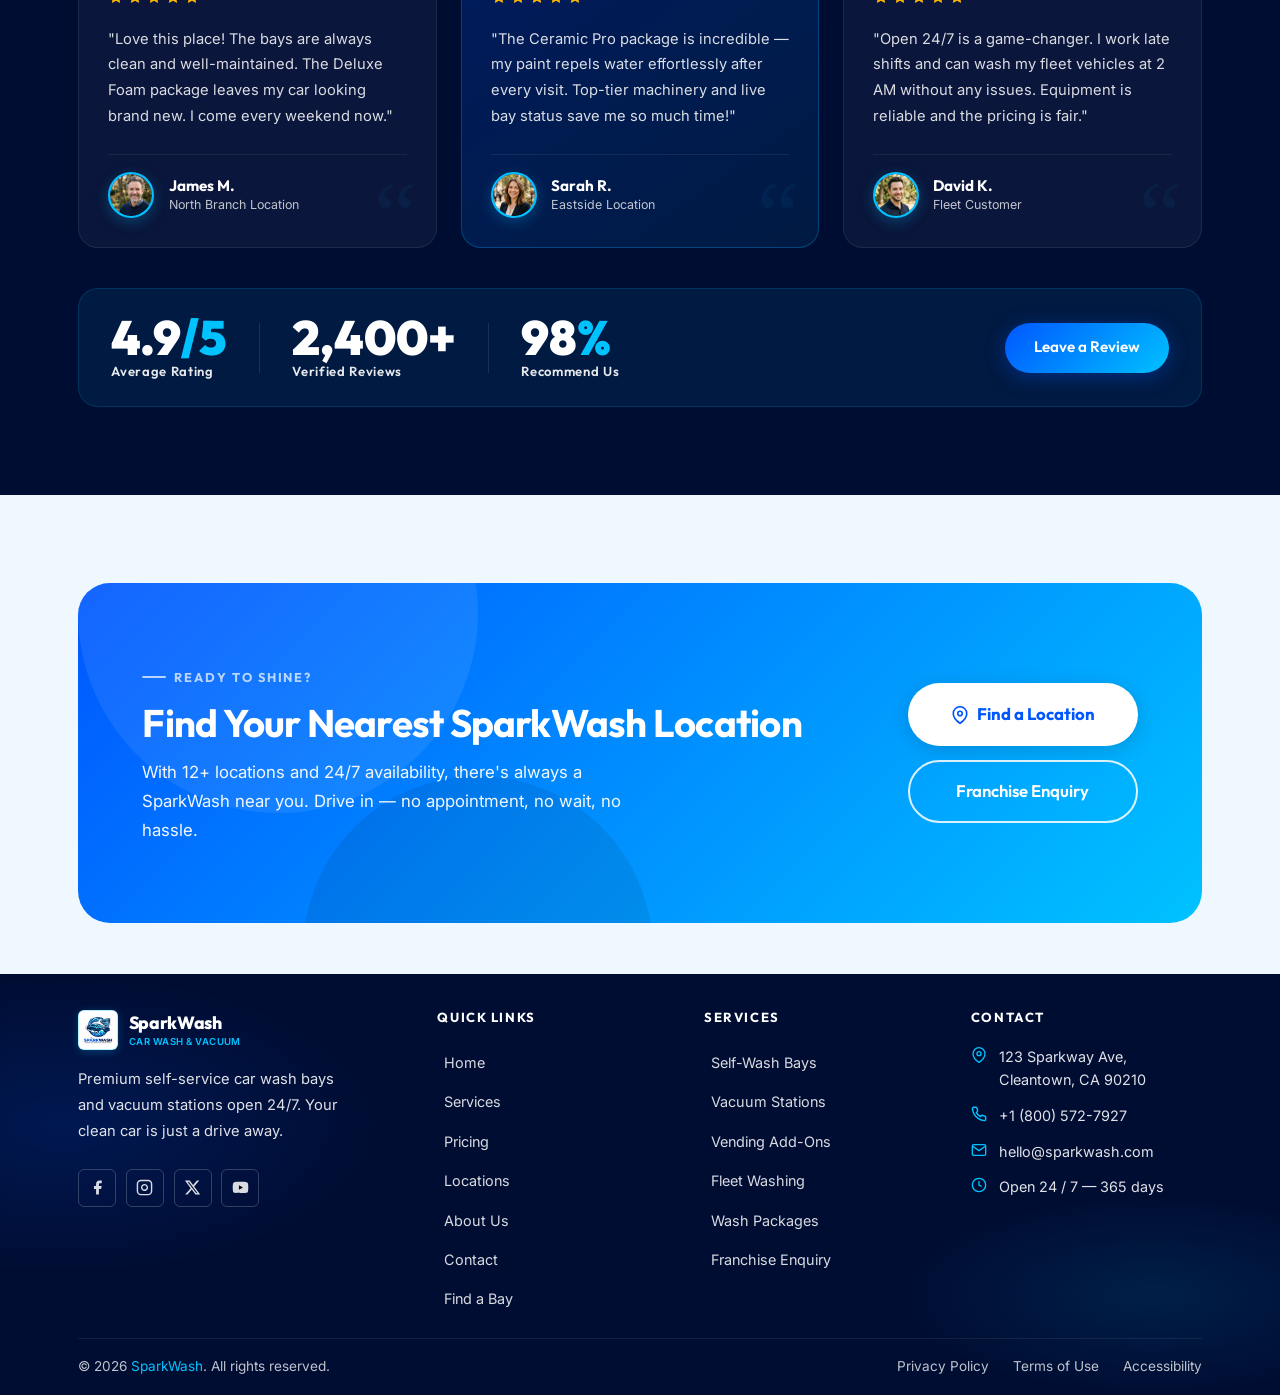
==== commit 62939b3c: "update" ====
--- a/index.html
+++ b/index.html
@@ -104,14 +104,6 @@
 
         <!-- Controls -->
         <div class="header-controls">
-          <a href="login.html" class="ctrl-btn-login" aria-label="Login to SparkWash" title="Sign In">
-            <svg viewBox="0 0 24 24" fill="none" stroke="currentColor" stroke-width="2.2" width="15" height="15"
-              aria-hidden="true">
-              <path d="M20 21v-2a4 4 0 00-4-4H8a4 4 0 00-4 4v2" />
-              <circle cx="12" cy="7" r="4" />
-            </svg>
-            <span class="ctrl-login-text">Login</span>
-          </a>
           <button class="ctrl-btn" data-dir-toggle aria-label="Switch to RTL">RTL</button>
           <button class="ctrl-btn" data-dark-toggle aria-label="Switch to dark mode">
             <svg class="icon-moon" viewBox="0 0 24 24" fill="none" stroke="currentColor" stroke-width="2"
@@ -131,7 +123,14 @@
               <line x1="18.36" y1="5.64" x2="19.78" y2="4.22" />
             </svg>
           </button>
-          <a href="contact.html" class="btn btn-primary btn-sm">Get Started</a>
+          <a href="locations.html" class="btn btn-primary header-cta" aria-label="Find a SparkWash Bay Near You">
+            <svg width="15" height="15" viewBox="0 0 24 24" fill="none" stroke="currentColor" stroke-width="2.2"
+              stroke-linecap="round" stroke-linejoin="round" aria-hidden="true">
+              <path d="M21 10c0 7-9 13-9 13s-9-6-9-13a9 9 0 0118 0z" />
+              <circle cx="12" cy="10" r="3" />
+            </svg>
+            <span>Find Location</span>
+          </a>
           <!-- Mobile toggle -->
           <button id="menu-btn" class="menu-btn" aria-expanded="false" aria-controls="mobile-menu"
             aria-label="Toggle menu">
@@ -256,55 +255,17 @@
       <a href="contact.html" class="mobile-nav-link">
         <span class="mobile-nav-link-content">
           <svg class="mobile-nav-icon" viewBox="0 0 24 24" fill="none" stroke="currentColor" stroke-width="2" aria-hidden="true">
-            <path d="M22 16.92v3a2 2 0 01-2.18 2 19.79 19.79 0 01-8.63-3.07A19.5 19.5 0 013.07 9.8a2 2 0 012-2.18H8.5a2 2 0 012 1.72 12.84 12.84 0 00.7 2.81 2 2 0 01-.45 2.11L9.58 15.5A16 16 0 0015.5 21.42l1.06-1.06a2 2 0 012.11-.45 12.84 12.84 0 002.81.7A2 2 0 0122 16.92z" />
+            <path d="M22 16.92v3a2 2 0 0 1-2.18 2 19.79 19.79 0 0 1-8.63-3.07 19.5 19.5 0 0 1-6-6 19.79 19.79 0 0 1-3.07-8.67A2 2 0 0 1 4.11 2h3a2 2 0 0 1 2 1.72 12.84 12.84 0 0 0 .7 2.81 2 2 0 0 1-.45 2.11L8.09 9.91a16 16 0 0 0 6 6l1.27-1.27a2 2 0 0 1 2.11-.45 12.84 12.84 0 0 0 2.81.7A2 2 0 0 1 22 16.92z" />
           </svg>
           <span>Contact</span>
         </span>
       </a>
 
-      <a href="login.html" class="mobile-nav-link">
-        <span class="mobile-nav-link-content">
-          <svg class="mobile-nav-icon" viewBox="0 0 24 24" fill="none" stroke="currentColor" stroke-width="2" aria-hidden="true">
-            <path d="M20 21v-2a4 4 0 00-4-4H8a4 4 0 00-4 4v2" />
-            <circle cx="12" cy="7" r="4" />
-          </svg>
-          <span>Login / Portal</span>
-        </span>
-      </a>
     </div>
 
     <div class="mobile-menu-footer">
-      <div class="mobile-footer-actions">
-        <button class="mobile-action-btn" data-dir-toggle aria-label="Toggle RTL layout">
-          <svg viewBox="0 0 24 24" fill="none" stroke="currentColor" stroke-width="2" width="15" height="15" aria-hidden="true">
-            <polyline points="16 3 21 8 16 13" />
-            <line x1="21" y1="8" x2="3" y2="8" />
-            <polyline points="8 21 3 16 8 11" />
-            <line x1="3" y1="16" x2="21" y2="16" />
-          </svg>
-          <span>RTL Mode</span>
-        </button>
-        <button class="mobile-action-btn" data-dark-toggle aria-label="Toggle Dark Mode">
-          <svg class="icon-moon" viewBox="0 0 24 24" fill="none" stroke="currentColor" stroke-width="2" width="15" height="15" aria-hidden="true">
-            <path d="M21 12.79A9 9 0 1111.21 3 7 7 0 0021 12.79z" />
-          </svg>
-          <svg class="icon-sun" viewBox="0 0 24 24" fill="none" stroke="currentColor" stroke-width="2" width="15" height="15" aria-hidden="true" style="display:none">
-            <circle cx="12" cy="12" r="5" />
-            <line x1="12" y1="1" x2="12" y2="3" />
-            <line x1="12" y1="21" x2="12" y2="23" />
-            <line x1="4.22" y1="4.22" x2="5.64" y2="5.64" />
-            <line x1="18.36" y1="18.36" x2="19.78" y2="19.78" />
-            <line x1="1" y1="12" x2="3" y2="12" />
-            <line x1="21" y1="12" x2="23" y2="12" />
-            <line x1="4.22" y1="19.78" x2="5.64" y2="18.36" />
-            <line x1="18.36" y1="5.64" x2="19.78" y2="4.22" />
-          </svg>
-          <span>Theme</span>
-        </button>
-      </div>
-
       <div class="mobile-cta">
-        <a href="contact.html" class="btn btn-primary" style="width:100%;justify-content:center;">Get Started Today</a>
+        <a href="locations.html" class="btn btn-primary" style="width:100%;justify-content:center;">Find Location</a>
       </div>
 
       <div class="mobile-support-info">
@@ -1120,7 +1081,7 @@
               <li><a href="locations.html">Locations</a></li>
               <li><a href="about.html">About Us</a></li>
               <li><a href="contact.html">Contact</a></li>
-              <li><a href="login.html">Login</a></li>
+              <li><a href="locations.html">Find a Bay</a></li>
             </ul>
           </div>
 
@@ -1148,9 +1109,8 @@
               <span>123 Sparkway Ave, Cleantown, CA 90210</span>
             </div>
             <div class="footer-contact-item">
-              <svg viewBox="0 0 24 24" fill="none" stroke="currentColor" stroke-width="2" aria-hidden="true">
-                <path
-                  d="M22 16.92v3a2 2 0 01-2.18 2 19.79 19.79 0 01-8.63-3.07A19.5 19.5 0 013.07 9.8 19.79 19.79 0 01.07 1.23 2 2 0 012.03 1h3a2 2 0 012 1.72 12.84 12.84 0 00.7 2.81 2 2 0 01-.45 2.11L6.09 8.91a16 16 0 006 6l1.27-1.27a2 2 0 012.11-.45 12.84 12.84 0 002.81.7A2 2 0 0122 16.92z" />
+              <svg viewBox="0 0 24 24" fill="none" stroke="currentColor" stroke-width="2.2" stroke-linecap="round" stroke-linejoin="round" aria-hidden="true">
+                <path d="M22 16.92v3a2 2 0 0 1-2.18 2 19.79 19.79 0 0 1-8.63-3.07 19.5 19.5 0 0 1-6-6 19.79 19.79 0 0 1-3.07-8.67A2 2 0 0 1 4.11 2h3a2 2 0 0 1 2 1.72 12.84 12.84 0 0 0 .7 2.81 2 2 0 0 1-.45 2.11L8.09 9.91a16 16 0 0 0 6 6l1.27-1.27a2 2 0 0 1 2.11-.45 12.84 12.84 0 0 0 2.81.7A2 2 0 0 1 22 16.92z" />
               </svg>
               <a href="tel:+18005727927" style="color:inherit">+1 (800) 572-7927</a>
             </div>
--- a/assets/css/style.css
+++ b/assets/css/style.css
@@ -65,6 +65,7 @@
   --radius-lg: 20px;
   --radius-xl: 32px;
   --radius-pill: 999px;
+  --hero-subpage-h: 480px;
 
   /* Transitions */
   --ease-fast: 0.18s cubic-bezier(0.4, 0, 0.2, 1);
@@ -265,6 +266,31 @@
   font-weight: 400;
 }
 
+/* ─── STANDARDIZED SUBPAGE HERO SECTIONS ────────────────────────── */
+.svc-page-hero,
+.pricing-hero,
+.loc-hero,
+.contact-hero,
+.about-hero {
+  min-height: var(--hero-subpage-h, 480px);
+  display: flex;
+  align-items: center;
+  justify-content: center;
+  box-sizing: border-box;
+  padding: calc(var(--header-h) + 2.5rem) 0 3rem;
+  position: relative;
+  overflow: hidden;
+  width: 100%;
+}
+
+.svc-page-hero > .container,
+.pricing-hero > .container,
+.loc-hero > .container,
+.contact-hero > .container,
+.about-hero > .container {
+  width: 100%;
+}
+
 /* ─── BRIGHT TEXT STYLING FOR ALL TEXT SECTIONS ─────────────────── */
 .hero-home p,
 .hero-content p,
@@ -375,15 +401,33 @@
 }
 
 .btn-primary {
-  background: var(--grad-primary);
-  color: #FFFFFF;
-  border-color: transparent;
+  background: var(--grad-primary) !important;
+  background-size: 100% 100% !important;
+  background-origin: border-box !important;
+  background-clip: border-box !important;
+  color: #FFFFFF !important;
+  border: none !important;
   box-shadow: 0 4px 20px rgba(0, 87, 255, 0.35);
-}
-
-.btn-primary:hover {
-  box-shadow: 0 6px 28px rgba(0, 194, 255, 0.5);
+  position: relative;
+  z-index: 1;
+}
+
+.btn-primary:hover,
+.btn-primary:focus {
+  background: var(--grad-primary) !important;
+  background-size: 100% 100% !important;
+  background-origin: border-box !important;
+  background-clip: border-box !important;
+  color: #FFFFFF !important;
+  box-shadow: 0 6px 28px rgba(0, 194, 255, 0.55);
   transform: translateY(-2px);
+}
+
+.btn-primary:active {
+  background: var(--grad-primary) !important;
+  background-size: 100% 100% !important;
+  transform: translateY(0);
+  box-shadow: 0 2px 12px rgba(0, 87, 255, 0.4);
 }
 
 .btn-outline {
@@ -749,10 +793,11 @@
 }
 
 .ctrl-btn {
-  width: 38px;
-  height: 38px;
+  width: 40px;
+  height: 40px;
+  min-width: 40px;
   border-radius: 10px;
-  display: flex;
+  display: inline-flex;
   align-items: center;
   justify-content: center;
   background: rgba(255, 255, 255, 0.05);
@@ -765,6 +810,7 @@
   font-weight: 700;
   letter-spacing: 0.05em;
   position: relative;
+  box-sizing: border-box;
 }
 
 .ctrl-btn:hover {
@@ -809,57 +855,51 @@
   filter: drop-shadow(0 0 3px rgba(255, 183, 3, 0.8));
 }
 
-/* Login Button in Header Controls (Placed right beside RTL) */
-.ctrl-btn-login {
-  display: inline-flex;
-  align-items: center;
-  gap: 0.4rem;
-  padding: 0 0.85rem;
-  height: 36px;
-  border-radius: var(--radius-sm);
-  background: rgba(0, 87, 255, 0.12);
-  border: 1px solid var(--border-light);
-  color: var(--txt-heading);
-  font-family: var(--font-heading);
-  font-size: 0.82rem;
-  font-weight: 700;
-  letter-spacing: 0.03em;
-  transition: all var(--ease-fast);
-  text-decoration: none;
-  white-space: nowrap;
-  flex-shrink: 0;
-}
-
-.ctrl-btn-login:hover {
-  background: var(--grad-primary);
+/* Primary CTA Button in Header Controls — 40px height, vibrant gradient, icon support */
+.header-controls .btn,
+.header-controls .btn-primary,
+.header-controls .header-cta {
+  height: 40px !important;
+  min-height: 40px !important;
+  padding: 0 1.25rem !important;
+  display: inline-flex !important;
+  align-items: center !important;
+  justify-content: center !important;
+  gap: 0.5rem !important;
+  box-sizing: border-box !important;
+  font-family: var(--font-heading) !important;
+  font-size: 0.85rem !important;
+  font-weight: 700 !important;
+  letter-spacing: 0.02em !important;
+  line-height: 1 !important;
+  border-radius: var(--radius-pill) !important;
+  background: var(--grad-primary) !important;
+  background-size: 100% 100% !important;
+  background-origin: border-box !important;
+  background-clip: border-box !important;
+  border: none !important;
   color: #FFFFFF !important;
-  border-color: transparent;
-  transform: translateY(-1px);
-  box-shadow: 0 4px 14px rgba(0, 87, 255, 0.3);
-}
-
-.ctrl-btn-login svg {
+  box-shadow: 0 4px 18px rgba(0, 87, 255, 0.35) !important;
+  white-space: nowrap !important;
+  text-decoration: none !important;
+  transition: all var(--ease-fast) !important;
+  cursor: pointer !important;
+}
+
+.header-controls .btn:hover,
+.header-controls .btn-primary:hover,
+.header-controls .header-cta:hover {
+  background: var(--grad-primary) !important;
+  background-size: 100% 100% !important;
+  box-shadow: 0 6px 26px rgba(0, 194, 255, 0.55) !important;
+  transform: translateY(-1px) !important;
+  color: #FFFFFF !important;
+}
+
+.header-controls .header-cta svg {
   width: 15px;
   height: 15px;
   flex-shrink: 0;
-}
-
-.dark-mode .ctrl-btn-login {
-  background: rgba(0, 194, 255, 0.12);
-  border-color: rgba(0, 194, 255, 0.25);
-  color: #FFFFFF;
-}
-
-@media (max-width: 540px) {
-  .ctrl-login-text {
-    display: none;
-  }
-
-  .ctrl-btn-login {
-    padding: 0;
-    width: 36px;
-    justify-content: center;
-  }
 }
 
 .menu-btn {
@@ -1918,50 +1958,67 @@
   flex-shrink: 0;
 }
 
-/* ─── BAY STATUS ────────────────────────────────────────── */
+/* ─── BAY / STATION STATUS BADGE (HIGH CONTRAST) ────────── */
 .bay-status {
   display: inline-flex;
   align-items: center;
-  gap: 0.4rem;
-  font-size: 0.78rem;
-  font-weight: 700;
+  gap: 0.45rem;
+  font-size: 0.74rem;
+  font-weight: 800;
   font-family: var(--font-heading);
-  letter-spacing: 0.05em;
+  letter-spacing: 0.07em;
   text-transform: uppercase;
+  padding: 0.38rem 0.85rem;
+  border-radius: var(--radius-pill);
+  background: rgba(6, 14, 36, 0.92);
+  backdrop-filter: blur(10px);
+  -webkit-backdrop-filter: blur(10px);
+  border: 1.5px solid rgba(255, 255, 255, 0.18);
+  box-shadow: 0 4px 16px rgba(0, 0, 0, 0.55);
+  line-height: 1;
 }
 
 .bay-dot {
-  width: 8px;
-  height: 8px;
+  width: 7px;
+  height: 7px;
   border-radius: 50%;
   flex-shrink: 0;
 }
 
+.bay-available {
+  color: #00FFB2 !important;
+  background: rgba(6, 14, 36, 0.94) !important;
+  border-color: rgba(0, 255, 178, 0.4) !important;
+  box-shadow: 0 4px 16px rgba(0, 0, 0, 0.55), 0 0 12px rgba(0, 255, 178, 0.22) !important;
+}
+
 .bay-available .bay-dot {
-  background: #00E5A0;
-  box-shadow: 0 0 6px rgba(0, 229, 160, 0.6);
-}
-
-.bay-available {
-  color: #00E5A0;
+  background: #00FFB2;
+  box-shadow: 0 0 8px #00FFB2;
+}
+
+.bay-busy {
+  color: #FF8A5B !important;
+  background: rgba(6, 14, 36, 0.94) !important;
+  border-color: rgba(255, 107, 53, 0.4) !important;
+  box-shadow: 0 4px 16px rgba(0, 0, 0, 0.55), 0 0 12px rgba(255, 107, 53, 0.22) !important;
 }
 
 .bay-busy .bay-dot {
   background: #FF6B35;
-  box-shadow: 0 0 6px rgba(255, 107, 53, 0.6);
-}
-
-.bay-busy {
-  color: #FF6B35;
+  box-shadow: 0 0 8px #FF6B35;
+}
+
+.bay-maintenance {
+  color: #FFD166 !important;
+  background: rgba(6, 14, 36, 0.94) !important;
+  border-color: rgba(255, 209, 102, 0.4) !important;
+  box-shadow: 0 4px 16px rgba(0, 0, 0, 0.55), 0 0 12px rgba(255, 209, 102, 0.22) !important;
 }
 
 .bay-maintenance .bay-dot {
-  background: #FFB800;
-  box-shadow: 0 0 6px rgba(255, 184, 0, 0.6);
-}
-
-.bay-maintenance {
-  color: #FFB800;
+  background: #FFD166;
+  box-shadow: 0 0 8px #FFD166;
 }
 
 /* ─── ACCORDION ─────────────────────────────────────────── */
@@ -2141,11 +2198,22 @@
 .cta-actions {
   display: flex;
   flex-direction: column;
-  gap: 0.75rem;
-  align-items: flex-end;
+  gap: 0.85rem;
+  align-items: stretch;
+  min-width: 230px;
   flex-shrink: 0;
   position: relative;
   z-index: 1;
+}
+
+.cta-actions .btn {
+  width: 100%;
+  min-width: 220px;
+  display: inline-flex;
+  justify-content: center;
+  align-items: center;
+  text-align: center;
+  box-sizing: border-box;
 }
 
 @media (max-width: 768px) {
--- a/assets/css/responsive.css
+++ b/assets/css/responsive.css
@@ -51,9 +51,11 @@
 
 /* ─── 1024px and below (iPad, iPad Air, Tablets) ──────────── */
 @media (max-width: 1024px) {
-  .header-nav,
-  .header-controls .btn-primary,
-  .ctrl-btn-login {
+  :root {
+    --hero-subpage-h: 440px;
+  }
+
+  .header-nav {
     display: none !important;
   }
 
@@ -112,6 +114,7 @@
 @media (max-width: 768px) {
   :root {
     --header-h: 58px;
+    --hero-subpage-h: 400px;
   }
 
   .container {
@@ -208,15 +211,10 @@
 
 /* ─── 540px and below (Pixel 7/8/9/10, iPhone 12/13/14/15/16 Pro) ─── */
 @media (max-width: 540px) {
-  /* Compact Login Button in Navbar: hide text, show icon square */
-  .ctrl-login-text {
+
+  .header-controls .header-cta,
+  .header-controls .btn-primary {
     display: none !important;
-  }
-
-  .ctrl-btn-login {
-    padding: 0 !important;
-    width: 36px !important;
-    justify-content: center !important;
   }
 
   .header-controls {
@@ -265,6 +263,7 @@
 @media (max-width: 425px) {
   :root {
     --header-h: 56px;
+    --hero-subpage-h: 360px;
   }
 
   .container {
@@ -321,19 +320,16 @@
   }
 
   .ctrl-btn {
-    width: 32px;
-    height: 32px;
+    width: 34px;
+    height: 34px;
+    min-width: 34px;
     font-size: 0.68rem;
   }
 
-  .ctrl-btn-login {
-    width: 32px !important;
-    height: 32px !important;
-  }
 
   .menu-btn {
-    width: 36px;
-    height: 36px;
+    width: 34px;
+    height: 34px;
   }
 
   #mobile-menu.mobile-menu-drawer,
--- a/assets/css/home-1.css
+++ b/assets/css/home-1.css
@@ -3,7 +3,9 @@
     /* HERO */
     .hero-home {
       min-height: 100svh;
-      background: var(--grad-hero);
+      background: 
+        linear-gradient(135deg, rgba(0, 13, 51, 0.90) 0%, rgba(0, 26, 102, 0.82) 45%, rgba(0, 63, 204, 0.65) 100%),
+        url('../images/hero/p31.jpg') center/cover no-repeat;
       position: relative;
       overflow: hidden;
       display: flex;
@@ -323,6 +325,15 @@
       height: 160px;
       overflow: hidden;
       background: var(--clr-navy-deep);
+    }
+
+    .bay-img-wrap::after {
+      content: '';
+      position: absolute;
+      inset: 0;
+      background: linear-gradient(180deg, rgba(6, 14, 36, 0.45) 0%, transparent 45%, rgba(6, 14, 36, 0.25) 100%);
+      pointer-events: none;
+      z-index: 1;
     }
 
     .bay-img {
